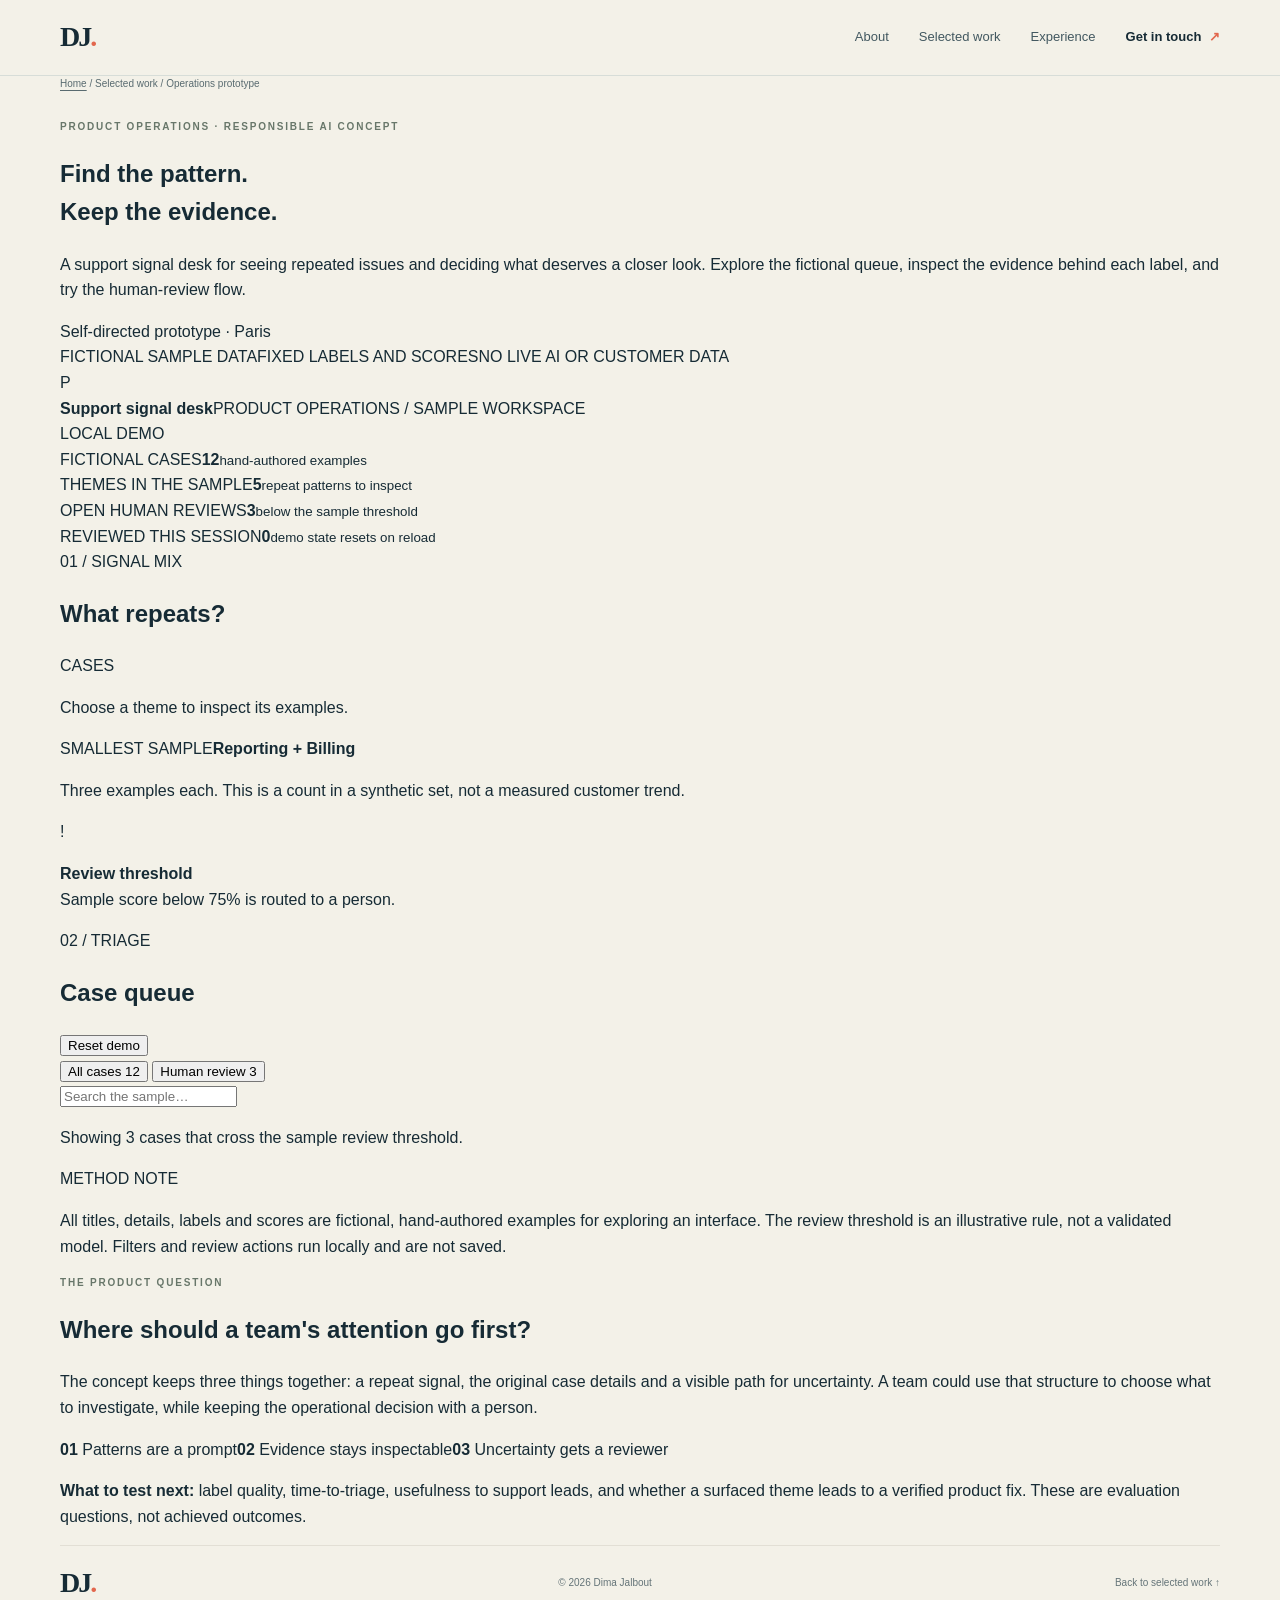
==== pulse-ai.html @ 7241d87b "Rebuild AI operations prototype as signal desk" ====
<!doctype html>
<html lang="en">
<head>
  <meta charset="utf-8"><meta name="viewport" content="width=device-width, initial-scale=1">
  <meta name="theme-color" content="#f7f6f2"><meta name="description" content="An interactive product operations prototype: explore fictional support themes, evidence and a human review queue.">
  <title>Support Signal Desk | Dima Jalbout</title><link rel="icon" href="assets/favicon.svg" type="image/svg+xml"><link rel="stylesheet" href="styles.css?v=signal-desk-20261015a"><script src="pulse-ai.js?v=signal-desk-20261015a" defer></script>
</head>
<body>
  <a class="skip-link" href="#main">Skip to content</a>
  <header class="site-header"><a class="wordmark" href="index.html" aria-label="Dima Jalbout, home">DJ<span>.</span></a><button class="menu-toggle" type="button" aria-expanded="false" aria-controls="site-nav">Menu</button><nav id="site-nav" class="site-nav" aria-label="Main navigation"><a href="index.html#about">About</a><a href="index.html#work">Selected work</a><a href="index.html#experience">Experience</a><a class="nav-contact" href="index.html#contact">Get in touch <span aria-hidden="true">↗</span></a></nav></header>
  <main id="main">
    <section class="pulse-intro page-width">
      <p class="breadcrumb"><a href="index.html">Home</a> / Selected work / Operations prototype</p>
      <div class="pulse-intro-grid">
        <div><p class="eyebrow">PRODUCT OPERATIONS · RESPONSIBLE AI CONCEPT</p><h1>Find the pattern.<br><span>Keep the evidence.</span></h1></div>
        <div class="pulse-intro-note"><p>A support signal desk for seeing repeated issues and deciding what deserves a closer look. Explore the fictional queue, inspect the evidence behind each label, and try the human-review flow.</p><span>Self-directed prototype · Paris</span></div>
      </div>
      <div class="pulse-boundary"><span><i></i> FICTIONAL SAMPLE DATA</span><span>FIXED LABELS AND SCORES</span><span>NO LIVE AI OR CUSTOMER DATA</span></div>
    </section>

    <section class="pulse-console-section page-width" aria-labelledby="desk-title">
      <div class="pulse-console">
        <div class="console-top">
          <div class="console-brand"><span class="console-mark">P</span><div><strong id="desk-title">Support signal desk</strong><span>PRODUCT OPERATIONS / SAMPLE WORKSPACE</span></div></div>
          <span class="console-mode"><i></i> LOCAL DEMO</span>
        </div>
        <div class="console-metrics" aria-label="Overview of fictional support examples">
          <article><span>FICTIONAL CASES</span><strong id="ticket-count">12</strong><small>hand-authored examples</small></article>
          <article><span>THEMES IN THE SAMPLE</span><strong id="theme-count">5</strong><small>repeat patterns to inspect</small></article>
          <article class="metric-review"><span>OPEN HUMAN REVIEWS</span><strong id="review-count">3</strong><small id="review-detail">below the sample threshold</small></article>
          <article><span>REVIEWED THIS SESSION</span><strong id="triaged-count">0</strong><small>demo state resets on reload</small></article>
        </div>

        <div class="pulse-workspace">
          <aside class="signal-sidebar">
            <div class="console-section-title"><div><span class="console-kicker">01 / SIGNAL MIX</span><h2>What repeats?</h2></div><span class="mini-label">CASES</span></div>
            <p class="console-help">Choose a theme to inspect its examples.</p>
            <div id="theme-breakdown" class="theme-breakdown" role="group" aria-label="Filter fictional examples by theme"></div>
            <div class="pattern-callout"><span class="callout-index">SMALLEST SAMPLE</span><strong id="leading-theme">Reporting + Billing</strong><p id="leading-copy">Three examples each. This is a count in a synthetic set, not a measured customer trend.</p></div>
            <div class="threshold-key"><span class="threshold-glyph" aria-hidden="true">!</span><p><strong>Review threshold</strong><br>Sample score below 75% is routed to a person.</p></div>
          </aside>

          <section class="queue-section" aria-labelledby="queue-title">
            <div class="console-section-title queue-heading"><div><span class="console-kicker">02 / TRIAGE</span><h2 id="queue-title">Case queue</h2></div><button type="button" class="reset-demo" id="reset-demo">Reset demo</button></div>
            <div class="queue-controls">
              <div class="queue-tabs" role="group" aria-label="Choose cases to show">
                <button type="button" class="queue-tab" data-queue="all" aria-pressed="false">All cases <span id="all-queue-count">12</span></button>
                <button type="button" class="queue-tab is-active" data-queue="review" aria-pressed="true">Human review <span id="queue-review-count">3</span></button>
              </div>
              <label class="visually-hidden" for="ticket-search">Search fictional cases</label><input id="ticket-search" type="search" placeholder="Search the sample…" autocomplete="off">
            </div>
            <p id="ticket-status" class="queue-status" role="status" aria-live="polite">Showing 3 cases that cross the sample review threshold.</p>
            <div id="ticket-list" class="ticket-list"></div>
          </section>
        </div>
        <div class="console-footnote"><span>METHOD NOTE</span><p>All titles, details, labels and scores are fictional, hand-authored examples for exploring an interface. The review threshold is an illustrative rule, not a validated model. Filters and review actions run locally and are not saved.</p></div>
      </div>
    </section>

    <section class="pulse-decision page-width">
      <div><p class="eyebrow">THE PRODUCT QUESTION</p><h2>Where should a team's attention go first?</h2></div>
      <div class="decision-copy"><p>The concept keeps three things together: a repeat signal, the original case details and a visible path for uncertainty. A team could use that structure to choose what to investigate, while keeping the operational decision with a person.</p><div class="decision-principles"><span><b>01</b> Patterns are a prompt</span><span><b>02</b> Evidence stays inspectable</span><span><b>03</b> Uncertainty gets a reviewer</span></div><p class="success-note"><strong>What to test next:</strong> label quality, time-to-triage, usefulness to support leads, and whether a surfaced theme leads to a verified product fix. These are evaluation questions, not achieved outcomes.</p></div>
    </section>
  </main>
  <footer class="site-footer page-width"><a class="wordmark" href="index.html">DJ<span>.</span></a><p>© 2026 Dima Jalbout</p><a href="index.html#work">Back to selected work ↑</a></footer>
</body>
</html>
---- styles.css ----
:root {
  color-scheme:light;
  --ink:#1f2926;
  --muted:#65706b;
  --paper:#f7f6f2;
  --white:#fffefa;
  --line:#deded5;
  --green:#315849;
  --green-dark:#203c32;
  --clay:#c68465;
  --sand:#e9e2d3;
  --serif:Georgia,'Times New Roman',serif;
  --sans:Arial,Helvetica,sans-serif;
  --page:1160px
}
* {
  box-sizing:border-box
}
html {
  scroll-behavior:smooth;
  scroll-padding-top:88px
}
body {
  margin:0;
  background:var(--paper);
  color:var(--ink);
  font:16px/1.6 var(--sans);
  -webkit-font-smoothing:antialiased
}
a {
  color:inherit;
  text-decoration:none
}
a:focus-visible,button:focus-visible,input:focus-visible,select:focus-visible {
  outline:3px solid #bf744d;
  outline-offset:3px
}
.page-width {
  width:min(var(--page),calc(100% - 56px));
  margin-inline:auto
}
.skip-link {
  position:absolute;
  left:12px;
  top:-60px;
  padding:10px 14px;
  background:var(--ink);
  color:white;
  z-index:5
}
.skip-link:focus {
  top:12px
}
.site-header {
  height:78px;
  width:min(var(--page),calc(100% - 56px));
  margin:auto;
  display:flex;
  align-items:center;
  justify-content:space-between;
  border-bottom:1px solid var(--line)
}
.wordmark {
  font-family:var(--serif);
  font-size:26px;
  font-weight:bold;
  letter-spacing:-2px
}
.wordmark span {
  color:var(--clay)
}
.site-nav {
  display:flex;
  align-items:center;
  gap:30px;
  font-size:13px;
  color:#46524d
}
.site-nav a:hover,.text-link:hover,.site-footer a:hover {
  color:var(--clay)
}
.site-nav .nav-contact {
  font-weight:bold;
  color:var(--ink)
}
.nav-contact span {
  color:var(--clay);
  margin-left:4px
}
.menu-toggle {
  display:none
}
.hero {
  min-height:555px;
  position:relative;
  display:grid;
  grid-template-columns:1.45fr .65fr;
  align-items:center;
  gap:56px;
  padding-block:85px 110px
}
.eyebrow {
  font-size:10px;
  font-weight:bold;
  letter-spacing:1.65px;
  text-transform:uppercase;
  color:var(--muted);
  margin:0 0 20px
}
.status-dot {
  display:inline-block;
  width:7px;
  height:7px;
  border-radius:100%;
  background:#789570;
  margin:0 8px 1px 0
}
.hero h1 {
  font:clamp(58px,7vw,91px)/.98 var(--serif);
  letter-spacing:-4px;
  font-weight:400;
  margin:0;
  color:var(--ink)
}
.hero h1 span,.about h2 span {
  color:var(--green)
}
.hero-intro {
  font:20px/1.55 var(--serif);
  max-width:535px;
  color:#4d5953;
  margin:25px 0 28px
}
.hero-actions {
  display:flex;
  align-items:center;
  gap:25px
}
.button {
  display:inline-flex;
  gap:22px;
  align-items:center;
  padding:13px 18px;
  font-size:12px;
  font-weight:bold;
  transition:transform .16s ease,background .16s ease
}
.button:hover {
  transform:translateY(-2px)
}
.button-dark {
  background:var(--green-dark);
  color:white
}
.button-dark:hover {
  background:var(--green)
}
.text-link,.project-link {
  font-size:12px;
  font-weight:bold
}
.text-link span,.project-link span {
  color:var(--clay);
  margin-left:4px
}
.hero-note {
  border-left:1px solid #c9ccc2;
  padding:12px 0 12px 27px;
  align-self:center;
  margin-top:30px
}
.note-label {
  font-size:9px;
  letter-spacing:1.5px;
  font-weight:bold;
  color:var(--green);
  margin:0 0 12px
}
.hero-note>p:not(.note-label) {
  font:16px/1.8 var(--serif);
  margin:0
}
.hero-note .note-small {
  font:12px/1.7 var(--sans)!important;
  color:var(--muted);
  max-width:240px
}
.note-rule {
  height:1px;
  width:34px;
  background:var(--clay);
  margin:22px 0
}
.hero-index {
  position:absolute;
  bottom:32px;
  left:0;
  color:#a0a69e;
  font-size:9px;
  letter-spacing:1.5px
}
.section-pad {
  padding-block:102px
}
.about {
  background:var(--white)
}
.about-grid {
  display:grid;
  grid-template-columns:.55fr 1.45fr;
  gap:60px
}
.section-kicker {
  color:var(--green);
  margin-top:7px
}
.about h2,.section-heading h2,.experience h2,.education h2 {
  font:clamp(37px,4vw,52px)/1.08 var(--serif);
  letter-spacing:-1.5px;
  font-weight:400;
  margin:0 0 24px
}
.body-large {
  font:22px/1.55 var(--serif);
  max-width:720px;
  margin:0 0 18px;
  color:#36443d
}
.body-copy {
  font-size:14px;
  line-height:1.8;
  max-width:690px;
  color:var(--muted);
  margin:0
}
.strengths {
  display:flex;
  flex-wrap:wrap;
  gap:8px;
  margin-top:28px
}
.strengths span {
  padding:7px 10px;
  border:1px solid var(--line);
  font-size:10px;
  color:#526059
}
.work {
  background:#eeede7
}
.section-heading {
  display:flex;
  align-items:end;
  justify-content:space-between;
  gap:35px;
  margin-bottom:42px
}
.section-heading h2 {
  margin:0
}
.section-description {
  font-size:13px;
  color:var(--muted);
  max-width:350px;
  margin:0 0 5px
}
.project-grid {
  display:grid;
  grid-template-columns:1fr 1fr;
  gap:22px
}
.project-card {
  background:var(--white);
  min-width:0
}
.project-featured {
  grid-column:span 2;
  display:grid;
  grid-template-columns:1.15fr .85fr
}
.project-visual {
  height:230px;
  position:relative;
  overflow:hidden;
  padding:19px 20px;
  background:#e4e9df
}
.project-featured .project-visual {
  height:100%;
  min-height:315px
}
.visual-topline {
  display:flex;
  justify-content:space-between;
  color:#66716a;
  font-size:8px;
  font-weight:bold;
  letter-spacing:1.2px
}
.energy-visual {
  background:#e0e7df
}
.energy-graphic {
  position:relative;
  margin:52px 30px 24px;
  height:92px;
  border-bottom:1px solid #b8c4b6;
  border-left:1px solid #b8c4b6
}
.energy-line {
  position:absolute;
  inset:14px 8px 15px 10px;
  background:linear-gradient(150deg,transparent 0 24%,#7c9d7d 24.5% 25.2%,transparent 25.7% 42%,#7c9d7d 42.5% 43.2%,transparent 43.7% 61%,#7c9d7d 61.5% 62.2%,transparent 62.7% 78%,#7c9d7d 78.5% 79.2%,transparent 79.7%)
}
.energy-point {
  position:absolute;
  bottom:var(--y);
  left:var(--x);
  width:9px;
  height:9px;
  border:2px solid #547558;
  background:#e0e7df;
  border-radius:50%
}
.point-a {
  --x:24%;
  --y:24%
}
.point-b {
  --x:61%;
  --y:51%
}
.point-c {
  --x:79%;
  --y:67%
}
.energy-caption {
  position:absolute;
  right:0;
  bottom:-25px;
  color:#69776c;
  font:italic 11px var(--serif)
}
.visual-metrics {
  display:flex;
  gap:37px;
  margin:47px 30px 0
}
.visual-metrics div {
  display:flex;
  flex-direction:column
}
.visual-metrics strong {
  font:18px var(--serif);
  color:#385b45
}
.visual-metrics span {
  font-size:9px;
  color:#718078
}
.project-content {
  padding:23px 25px 28px
}
.project-featured .project-content {
  align-self:center;
  padding:35px 36px
}
.project-type {
  font-size:8px;
  letter-spacing:1.2px;
  font-weight:bold;
  color:var(--green);
  margin:0 0 9px
}
.project-content h3 {
  font:25px/1.2 var(--serif);
  font-weight:400;
  letter-spacing:-.3px;
  margin:0 0 11px
}
.project-content>p:not(.project-type) {
  font-size:12px;
  line-height:1.75;
  color:var(--muted);
  margin:0 0 17px
}
.project-link {
  display:inline-block;
  border-bottom:1px solid #cfcfc4;
  padding-bottom:3px
}
.project-link-static {
  cursor:default
}
.pulse-visual {
  background:#e9e7db
}
.pipeline {
  display:flex;
  align-items:center;
  justify-content:center;
  gap:8px;
  margin:40px auto 20px;
  max-width:355px
}
.pipeline span {
  padding:9px 10px;
  background:#f8f7f0;
  font:11px var(--serif);
  color:#405349
}
.pipeline i {
  font-style:normal;
  color:#ab795f;
  font-size:12px
}
.pulse-callout {
  width:max-content;
  max-width:100%;
  margin:auto;
  background:#f9f4e8;
  padding:7px 11px;
  color:#6c6049;
  font-size:9px
}
.pulse-dot {
  display:inline-block;
  width:6px;
  height:6px;
  background:#d49e55;
  border-radius:50%;
  margin-right:6px
}
.pulse-bars {
  display:flex;
  align-items:end;
  gap:8px;
  height:37px;
  max-width:178px;
  margin:15px auto 0
}
.pulse-bars i {
  width:13px;
  background:#9aad91
}
.pulse-bars i:nth-child(1) {
  height:20%
}
.pulse-bars i:nth-child(2) {
  height:42%
}
.pulse-bars i:nth-child(3) {
  height:35%
}
.pulse-bars i:nth-child(4) {
  height:70%
}
.pulse-bars i:nth-child(5) {
  height:58%
}
.pulse-bars i:nth-child(6) {
  height:92%
}
.pulse-bars i:nth-child(7) {
  height:75%
}
.climate-visual {
  background:#e2e9e0
}
.climate-orbit {
  position:relative;
  width:156px;
  height:130px;
  margin:18px auto 0;
  border:1px solid #a8b9a4;
  border-radius:50%
}
.climate-orbit:before,.climate-orbit:after {
  content:"";
  position:absolute;
  inset:15px -12px;
  border:1px solid #b5c3b0;
  border-radius:50%;
  transform:rotate(48deg)
}
.climate-orbit:after {
  transform:rotate(-48deg)
}
.orbit-center {
  position:absolute;
  inset:37px 48px;
  display:grid;
  place-content:center;
  text-align:center;
  background:#f4f4ea;
  border-radius:50%;
  font:9px/1.2 var(--sans);
  color:#516c54
}
.climate-orbit i {
  position:absolute;
  font:italic 10px var(--serif);
  background:#e2e9e0;
  padding:1px 4px;
  z-index:1;
  color:#4e6751
}
.orbit-one {
  top:10px;
  left:57px
}
.orbit-two {
  bottom:13px;
  left:-4px
}
.orbit-three {
  bottom:13px;
  right:-6px
}
.climate-foot {
  position:absolute;
  bottom:7px;
  right:16px;
  color:#778276;
  font-size:9px
}
.audit-visual {
  background:#eae2d8
}
.audit-mark {
  display:flex;
  flex-direction:column;
  align-items:center;
  justify-content:center;
  margin:27px auto 18px;
  width:106px;
  height:106px;
  border:1px solid #a88770;
  border-radius:50%;
  color:#775f4d
}
.audit-mark strong,.audit-mark span {
  font:42px/.95 var(--serif)
}
.audit-mark small {
  font-size:8px;
  letter-spacing:1px;
  margin-top:5px
}
.audit-meta {
  display:flex;
  justify-content:center;
  gap:9px
}
.audit-meta span {
  font-size:8px;
  color:#6d6158;
  padding:4px 7px;
  border:1px solid #d2c2b4
}
.project-note {
  margin:18px 0 0;
  color:#7b827c;
  font-size:10px
}
.experience {
  background:var(--white)
}
.experience-grid {
  display:grid;
  grid-template-columns:.8fr 1.2fr;
  gap:85px
}
.experience h2 {
  margin-bottom:20px
}
.experience .section-description {
  max-width:300px;
  line-height:1.8
}
.timeline {
  border-top:1px solid var(--line)
}
.timeline-item {
  display:grid;
  grid-template-columns:150px 1fr;
  gap:20px;
  padding:22px 0;
  border-bottom:1px solid var(--line)
}
.timeline-date {
  font-size:9px;
  letter-spacing:.75px;
  color:#7c837d;
  padding-top:4px
}
.timeline-item h3 {
  font:18px/1.3 var(--serif);
  margin:0 0 3px;
  font-weight:400
}
.timeline-org {
  font-size:10px;
  font-weight:bold;
  color:var(--green);
  margin:0 0 9px
}
.timeline-item p:last-child {
  font-size:11px;
  line-height:1.7;
  color:var(--muted);
  margin:0
}
.education {
  background:#e9e8e0
}
.education-grid {
  display:grid;
  grid-template-columns:.78fr 1.22fr;
  gap:85px
}
.education h2 {
  margin-bottom:15px
}
.education-list article {
  display:grid;
  grid-template-columns:125px 1fr;
  gap:16px;
  padding:18px 0;
  border-bottom:1px solid #d4d4ca
}
.education-list article:first-child {
  border-top:1px solid #d4d4ca
}
.education-years {
  margin:2px 0 0;
  font-size:9px;
  letter-spacing:.7px;
  color:#737d74
}
.education-list h3 {
  font:17px/1.3 var(--serif);
  font-weight:400;
  margin:0 0 4px
}
.education-list article div p {
  font-size:10px;
  color:var(--muted);
  margin:0;
  line-height:1.6
}
.leadership-row {
  margin-top:10px
}
.skills-strip {
  display:flex;
  justify-content:space-between;
  gap:20px;
  margin-top:48px;
  padding-top:18px;
  border-top:1px solid #d4d4ca;
  color:#56635b;
  font-size:9px
}
.contact {
  background:var(--green-dark);
  color:#f9f8f0
}
.contact-inner {
  max-width:820px;
  text-align:center
}
.contact .eyebrow {
  color:#b8c7b7
}
.contact h2 {
  font:clamp(40px,5.5vw,66px)/1.03 var(--serif);
  font-weight:400;
  letter-spacing:-2px;
  margin:0 0 18px
}
.contact-inner>p:not(.eyebrow) {
  font:16px/1.7 var(--serif);
  color:#d0d8cd;
  margin:0 auto 27px;
  max-width:510px
}
.button-light {
  background:var(--paper);
  color:var(--green-dark)
}
.button-light:hover {
  background:white
}
.site-footer {
  display:flex;
  align-items:center;
  justify-content:space-between;
  min-height:75px;
  font-size:10px;
  color:#6c766f
}
.site-footer p {
  margin:0
}
.site-footer .wordmark {
  color:var(--ink)
}
/* Project pages */
.subpage-hero {
  padding-block:68px 50px
}
.breadcrumb {
  font-size:10px;
  color:var(--muted);
  margin:0 0 27px
}
.breadcrumb a {
  text-decoration:underline;
  text-underline-offset:3px
}
.subpage-hero h1 {
  font:clamp(42px,6vw,68px)/1.04 var(--serif);
  font-weight:400;
  letter-spacing:-2px;
  margin:0 0 18px;
  max-width:820px
}
.subpage-hero>p:last-child {
  max-width:690px;
  color:var(--muted);
  font:18px/1.65 var(--serif);
  margin:0
}
.tool-section {
  padding:0 0 82px
}
.tool-shell {
  background:var(--white);
  border:1px solid var(--line);
  padding:28px
}
.tool-head {
  display:flex;
  justify-content:space-between;
  gap:20px;
  align-items:start;
  border-bottom:1px solid var(--line);
  padding-bottom:18px;
  margin-bottom:24px
}
.tool-head h2 {
  font:25px var(--serif);
  font-weight:400;
  margin:0
}
.tool-head p {
  font-size:11px;
  color:var(--muted);
  margin:5px 0 0
}
.demo-label {
  font-size:8px;
  letter-spacing:1px;
  font-weight:bold;
  color:#846b45;
  background:#f3efdf;
  padding:7px 9px;
  white-space:nowrap
}
.calculator-layout {
  display:grid;
  grid-template-columns:1fr 1fr;
  gap:45px
}
.form-grid {
  display:grid;
  grid-template-columns:1fr 1fr;
  gap:18px
}
.field label {
  display:block;
  font-size:10px;
  font-weight:bold;
  color:#46534b;
  margin-bottom:6px
}
.field input,.field select {
  width:100%;
  background:#fffefa;
  border:1px solid #d8d9cf;
  color:var(--ink);
  padding:10px 11px;
  font:13px var(--sans);
  border-radius:0
}
.field small {
  display:block;
  margin-top:5px;
  color:#818981;
  font-size:9px
}
.outputs {
  background:#f0f1ea;
  padding:22px
}
.outputs-label {
  font-size:9px;
  letter-spacing:1px;
  color:#647366;
  font-weight:bold;
  margin:0 0 15px
}
.output-main {
  display:grid;
  grid-template-columns:1fr 1fr;
  gap:12px
}
.metric {
  background:#fbfbf6;
  padding:15px
}
.metric span {
  display:block;
  font-size:9px;
  color:#778078
}
.metric strong {
  font:24px var(--serif);
  color:var(--green-dark)
}
.chart-wrap {
  margin-top:20px
}
.chart-wrap h3 {
  font:14px var(--serif);
  font-weight:400;
  margin:0 0 11px
}
.chart {
  height:136px;
  width:100%;
  background:linear-gradient(to bottom,transparent 24%,#e0e3d9 25%,transparent 26% 49%,#e0e3d9 50%,transparent 51% 74%,#e0e3d9 75%,transparent 76%);
  border-bottom:1px solid #c5cbbf;
  position:relative;
  overflow:hidden
}
.chart svg {
  width:100%;
  height:100%;
  overflow:visible
}
.chart .axis {
  stroke:#b6bdb3;
  stroke-width:1
}
.chart .zero {
  stroke:#bf8d69;
  stroke-dasharray:4 4;
  stroke-width:1
}
.chart .benefit-line {
  fill:none;
  stroke:#55785c;
  stroke-width:3
}
.chart .benefit-area {
  fill:#dce6d9;
  opacity:.75
}
.chart text {
  fill:#7d867e;
  font:9px Arial
}
.chart-legend {
  display:flex;
  justify-content:space-between;
  font-size:9px;
  color:#778078;
  margin-top:6px
}
.assumption-note {
  font-size:10px;
  line-height:1.7;
  color:#737d74;
  margin:18px 0 0
}
.case-copy {
  max-width:760px;
  padding:0 0 90px
}
.case-copy h2 {
  font:29px var(--serif);
  font-weight:400;
  margin:0 0 11px
}
.case-copy p,.case-copy li {
  font-size:13px;
  line-height:1.8;
  color:#5f6c63
}
.case-copy ul {
  padding-left:20px
}
.prototype-toolbar {
  display:flex;
  align-items:center;
  gap:12px;
  margin-bottom:18px
}
.prototype-toolbar label {
  font-size:10px;
  font-weight:bold
}
.prototype-toolbar select,.prototype-toolbar input {
  border:1px solid var(--line);
  padding:9px;
  background:white;
  color:var(--ink);
  font:12px var(--sans)
}
.prototype-toolbar input {
  min-width:220px;
  flex:1
}
.ticket-list {
  display:grid;
  gap:10px
}
.ticket-card {
  display:grid;
  grid-template-columns:1fr auto;
  gap:15px;
  padding:16px;
  border:1px solid var(--line);
  background:#fffefa
}
.ticket-card h3 {
  font:17px var(--serif);
  font-weight:400;
  margin:0 0 5px
}
.ticket-card p {
  font-size:11px;
  color:var(--muted);
  line-height:1.6;
  margin:0
}
.ticket-meta {
  display:flex;
  flex-direction:column;
  align-items:end;
  gap:7px
}
.tag {
  font-size:8px;
  padding:4px 7px;
  background:#edf0e9;
  color:#52684e
}
.tag.low {
  background:#f3eee2;
  color:#806b45
}
.empty-state {
  padding:28px;
  text-align:center;
  color:var(--muted);
  font-size:12px
}
.top-summary {
  display:grid;
  grid-template-columns:repeat(3,1fr);
  gap:12px;
  margin-bottom:18px
}
.top-summary .metric {
  background:#f1f1eb
}
.visually-hidden {
  position:absolute!important;
  width:1px;
  height:1px;
  padding:0;
  margin:-1px;
  overflow:hidden;
  clip:rect(0,0,0,0);
  white-space:nowrap;
  border:0
}
@media(max-width:800px) {
  .hero {
    grid-template-columns:1fr;
    gap:15px;
    min-height:0;
    padding-block:75px 90px
  }
  .hero-note {
    max-width:440px;
    margin:15px 0 0
  }
  .hero-index {
    bottom:25px
  }
  .about-grid,.experience-grid,.education-grid {
    grid-template-columns:1fr;
    gap:27px
  }
  .section-pad {
    padding-block:76px
  }
  .section-heading {
    align-items:start;
    flex-direction:column;
    gap:10px;
    margin-bottom:28px
  }
  .project-featured {
    grid-template-columns:1fr
  }
  .project-featured .project-visual {
    min-height:260px;
    height:260px
  }
  .project-featured .project-content {
    padding:23px 25px 28px
  }
  .experience-grid {
    gap:38px
  }
  .education-grid {
    gap:20px
  }
  .skills-strip {
    flex-wrap:wrap;
    justify-content:flex-start
  }
  .skills-strip span {
    flex:0 0 calc(50% - 10px)
  }
  .calculator-layout {
    grid-template-columns:1fr;
    gap:22px
  }
}
@media(max-width:580px) {
  .page-width,.site-header {
    width:min(var(--page),calc(100% - 36px))
  }
  .site-header {
    height:68px
  }
  .menu-toggle {
    display:block;
    border:0;
    background:transparent;
    color:var(--ink);
    font:12px var(--sans);
    padding:9px 0
  }
  .site-nav {
    display:none;
    position:absolute;
    z-index:3;
    top:68px;
    left:0;
    right:0;
    background:var(--paper);
    padding:18px 22px 22px;
    border-bottom:1px solid var(--line);
    flex-direction:column;
    align-items:flex-start;
    gap:14px
  }
  .site-nav.is-open {
    display:flex
  }
  .hero {
    padding-top:64px
  }
  .hero h1 {
    font-size:58px;
    letter-spacing:-2.7px
  }
  .hero-intro {
    font-size:18px
  }
  .hero-actions {
    align-items:flex-start;
    flex-direction:column;
    gap:16px
  }
  .about h2,.section-heading h2,.experience h2,.education h2 {
    font-size:39px
  }
  .body-large {
    font-size:19px
  }
  .project-grid {
    grid-template-columns:1fr
  }
  .project-featured {
    grid-column:auto
  }
  .project-visual {
    height:210px
  }
  .timeline-item {
    grid-template-columns:1fr;
    gap:4px
  }
  .timeline-date {
    padding:0
  }
  .education-list article {
    grid-template-columns:88px 1fr;
    gap:10px
  }
  .skills-strip span {
    flex-basis:100%
  }
  .site-footer {
    min-height:70px
  }
  .site-footer p {
    font-size:9px
  }
  .contact h2 {
    font-size:43px;
    letter-spacing:-1.5px
  }
  .subpage-hero {
    padding-block:50px 35px
  }
  .subpage-hero h1 {
    font-size:45px
  }
  .tool-shell {
    padding:17px
  }
  .tool-head {
    flex-direction:column
  }
  .form-grid {
    grid-template-columns:1fr
  }
  .output-main {
    gap:7px
  }
  .metric {
    padding:12px
  }
  .metric strong {
    font-size:20px
  }
  .prototype-toolbar {
    align-items:stretch;
    flex-direction:column
  }
  .prototype-toolbar input {
    min-width:0
  }
  .ticket-card {
    grid-template-columns:1fr
  }
  .ticket-meta {
    align-items:flex-start;
    flex-direction:row;
    flex-wrap:wrap
  }
  .top-summary {
    grid-template-columns:1fr
  }
  .pipeline {
    gap:4px
  }
  .pipeline span {
    font-size:9px;
    padding:7px 5px
  }
}
@media(prefers-reduced-motion:reduce) {
  html {
    scroll-behavior:auto
  }
  *,*::before,*::after {
    transition:none!important;
    animation:none!important
  }
}

/* Interactive portfolio controls */
.decision-loop {
  margin-top:22px;
  max-width:350px
}
.decision-steps {
  display:grid;
  grid-template-columns:repeat(3,1fr);
  position:relative;
  gap:8px
}
.decision-steps::before {
  content:"";
  position:absolute;
  height:1px;
  background:#c9ccc2;
  left:17%;
  right:17%;
  top:13px
}
.decision-step {
  position:relative;
  z-index:1;
  display:flex;
  align-items:center;
  flex-direction:column;
  gap:7px;
  border:0;
  background:transparent;
  color:#68736c;
  font:11px var(--sans);
  cursor:pointer;
  padding:0 4px 5px
}
.step-number {
  display:grid;
  place-items:center;
  width:27px;
  height:27px;
  border:1px solid #c9ccc2;
  border-radius:50%;
  background:var(--paper);
  color:#68736c;
  font-size:9px;
  transition:background .18s ease,color .18s ease,border-color .18s ease,transform .18s ease
}
.decision-step:hover .step-number {
  transform:translateY(-2px)
}
.decision-step.is-active {
  color:var(--green-dark);
  font-weight:bold
}
.decision-step.is-active .step-number {
  background:var(--green-dark);
  border-color:var(--green-dark);
  color:white
}
.decision-step:focus-visible,.filter-button:focus-visible {
  outline:2px solid var(--clay);
  outline-offset:3px
}
.decision-description {
  min-height:38px;
  margin:14px 0 0;
  color:var(--muted);
  font:12px/1.6 var(--sans)
}
.project-filters {
  display:flex;
  flex-wrap:wrap;
  align-items:center;
  gap:8px;
  margin:-14px 0 22px
}
.filter-button {
  border:1px solid #d5d5ce;
  border-radius:999px;
  background:transparent;
  color:#59645d;
  padding:9px 13px;
  font:11px var(--sans);
  cursor:pointer;
  transition:background .18s ease,border-color .18s ease,color .18s ease,transform .18s ease
}
.filter-button:hover {
  border-color:var(--green);
  transform:translateY(-1px)
}
.filter-button.is-active {
  background:var(--green-dark);
  border-color:var(--green-dark);
  color:white
}
.filter-button span {
  margin-left:5px;
  opacity:.72;
  font-size:9px
}
.project-card {
  transition:transform .2s ease,box-shadow .2s ease
}
.project-card:hover {
  transform:translateY(-3px);
  box-shadow:0 12px 30px #27382b12
}
.project-card[hidden] {
  display:none
}
@media(max-width:580px) {
  .decision-loop {
    max-width:100%
  }
  .project-filters {
    gap:7px;
    margin:-8px 0 18px
  }
  .filter-button {
    padding:8px 10px;
    font-size:10px
  }
}

/* Advanced interactive portfolio */
.hero {
  grid-template-columns:1fr 1.02fr;
  gap:clamp(35px,5vw,72px);
  min-height:690px;
  padding-block:80px 100px
}
.hero-copy {
  position:relative;
  z-index:1
}
.hero-proof {
  display:flex;
  gap:clamp(18px,3vw,36px);
  margin-top:52px;
  padding-top:17px;
  border-top:1px solid var(--line);
  max-width:470px
}
.hero-proof div {
  display:flex;
  flex-direction:column;
  gap:2px
}
.hero-proof strong {
  color:var(--green);
  font:26px/1 var(--serif)
}
.hero-proof span {
  color:var(--muted);
  font-size:9px;
  line-height:1.4;
  max-width:90px
}
.hero-lab {
  position:relative;
  overflow:hidden;
  align-self:center;
  padding:20px 23px 15px;
  min-height:460px;
  color:#f7f6f2;
  background:
    radial-gradient(ellipse at 85% 4%,#406251 0,transparent 39%),
    linear-gradient(150deg,#1e382e,#142720 74%);
  box-shadow:0 28px 70px #1d32271b
}
.hero-lab::before,.hero-lab::after {
  content:"";
  position:absolute;
  border:1px solid #ffffff12;
  border-radius:50%;
  pointer-events:none
}
.hero-lab::before {
  width:350px;
  height:350px;
  right:-190px;
  bottom:-205px
}
.hero-lab::after {
  width:250px;
  height:250px;
  right:-140px;
  bottom:-155px
}
.lab-topline,.lab-bottom {
  position:relative;
  z-index:1;
  display:flex;
  justify-content:space-between;
  align-items:center;
  gap:10px;
  font-size:8px;
  font-weight:bold;
  letter-spacing:1.1px;
  color:#c2d0c1
}
.lab-topline i {
  color:#d9a779;
  font-style:normal
}
.lab-status {
  display:flex;
  align-items:center;
  gap:6px;
  color:#dfcba9;
  font-size:7px
}
.lab-status b,.review-indicator {
  display:inline-block;
  width:6px;
  height:6px;
  border-radius:50%;
  background:#d9a779;
  box-shadow:0 0 0 4px #d9a77920
}
.lab-prompt {
  margin:25px 0 9px;
  font:18px/1.25 var(--serif);
  color:#fbfaf5
}
.lens-tabs {
  position:relative;
  z-index:1;
  display:flex;
  gap:5px;
  padding-bottom:12px;
  border-bottom:1px solid #ffffff20
}
.lens-tab {
  border:1px solid transparent;
  background:transparent;
  color:#c0cfc2;
  padding:8px 10px;
  font:10px var(--sans);
  cursor:pointer;
  transition:color .2s ease,background .2s ease,border-color .2s ease
}
.lens-tab:hover {
  color:#fff
}
.lens-tab.is-active {
  color:#fbfaf5;
  background:#ffffff10;
  border-color:#ffffff24
}
.lens-tab:focus-visible,.case-button:focus-visible,.dialog-close:focus-visible {
  outline:2px solid #dfb28a;
  outline-offset:3px
}
.lens-panel {
  position:relative;
  min-height:300px;
  padding-top:20px;
  animation:panel-in .35s ease both
}
.lens-panel[hidden] {
  display:none
}
@keyframes panel-in {
  from {opacity:0;transform:translateY(7px)}
  to {opacity:1;transform:translateY(0)}
}
.lens-panel-heading {
  display:flex;
  justify-content:space-between;
  gap:14px;
  align-items:start
}
.lens-panel-heading p {
  color:#d7aa7e;
  font-size:7px;
  font-weight:bold;
  letter-spacing:1.2px;
  margin:0 0 7px
}
.lens-panel-heading h2 {
  margin:0;
  color:#fffdf8;
  font:26px/1.15 var(--serif);
  font-weight:400;
  letter-spacing:-.5px
}
.panel-index {
  color:#a3b8a8;
  font-size:8px;
  letter-spacing:1px
}
.lens-summary {
  color:#c4d0c5;
  font-size:10px;
  line-height:1.55;
  margin:9px 0 0;
  max-width:370px
}
.signal-map {
  display:block;
  width:100%;
  height:160px;
  margin-top:3px;
  overflow:visible
}
.signal-map text {
  fill:#b6c8ba;
  font:8px Arial,Helvetica,sans-serif;
  letter-spacing:1.1px
}
.signal-path {
  stroke-dasharray:600;
  stroke-dashoffset:600;
  animation:draw-path 1.5s .1s ease forwards
}
@keyframes draw-path {
  to {stroke-dashoffset:0}
}
.signal-orbit {
  fill:none;
  stroke:#ffffff20;
  stroke-width:1
}
.signal-node {
  fill:#e2ad7c;
  filter:drop-shadow(0 0 7px #e2ad7c99)
}
.signal-node-final {
  fill:#a3c39e
}
.lab-foot {
  display:flex;
  align-items:center;
  gap:12px;
  border-top:1px solid #ffffff20;
  padding-top:11px;
  color:#aebfb2;
  font-size:8px
}
.lab-foot strong {
  color:#fff2db;
  font:14px var(--serif)
}
.finance-preview {
  margin-top:23px;
  padding:13px 13px 8px;
  background:#ffffff09;
  border:1px solid #ffffff14
}
.chart-labels,.chart-years {
  display:flex;
  justify-content:space-between;
  gap:8px;
  color:#aebfb2;
  font-size:7px;
  letter-spacing:.8px
}
.finance-preview svg {
  display:block;
  width:100%;
  height:135px;
  margin-top:3px
}
.chart-gridline {
  fill:none;
  stroke:#ffffff1c;
  stroke-dasharray:3 6
}
.finance-area {
  fill:url(#finance-gradient);
  fill:#82a88a28
}
.finance-line {
  fill:none;
  stroke:#d9a779;
  stroke-width:3;
  stroke-linecap:round;
  stroke-dasharray:650;
  stroke-dashoffset:650;
  animation:draw-path 1.4s ease forwards
}
.chart-dot {
  fill:#f5d9ac;
  stroke:#f5d9ac44;
  stroke-width:8
}
.chart-years {
  text-transform:none;
  letter-spacing:0
}
.panel-link {
  position:relative;
  display:inline-flex;
  gap:12px;
  margin-top:15px;
  color:#f2d3ad;
  font-size:10px;
  font-weight:bold
}
.panel-link span {
  transition:transform .2s ease
}
.panel-link:hover span {
  transform:translate(3px,-3px)
}
.ai-preview {
  margin-top:23px;
  border:1px solid #ffffff1c;
  background:#ffffff08
}
.ai-count {
  display:flex;
  align-items:baseline;
  gap:8px;
  padding:13px 15px;
  border-bottom:1px solid #ffffff18
}
.ai-count strong {
  color:#f5d9ac;
  font:30px/1 var(--serif)
}
.ai-count span {
  color:#bfcec1;
  font-size:9px
}
.ai-flow {
  display:grid;
  grid-template-columns:1fr auto 1fr auto 1fr;
  align-items:center;
  gap:7px;
  padding:14px 12px
}
.ai-flow span {
  min-height:38px;
  display:grid;
  place-items:center;
  padding:5px;
  border:1px solid #ffffff20;
  color:#e6ede3;
  text-align:center;
  font:9px/1.3 var(--serif)
}
.ai-flow b {
  color:#d9a779;
  font-size:11px
}
.review-queue {
  display:flex;
  align-items:center;
  gap:8px;
  padding:10px 13px;
  background:#d9a77912;
  border-top:1px solid #ffffff12;
  color:#c8d3c8;
  font-size:8px
}
.review-queue strong {
  color:#fff3df
}
.review-queue em {
  margin-left:auto;
  color:#efc38d;
  font-size:7px;
  white-space:nowrap
}
.lab-bottom {
  padding-top:11px;
  border-top:1px solid #ffffff20;
  color:#9fb0a2;
  font-size:7px
}
.lab-bottom b {
  color:#d9a779
}
.project-actions {
  display:flex;
  align-items:center;
  flex-wrap:wrap;
  gap:16px
}
.case-button {
  padding:0 0 3px;
  border:0;
  border-bottom:1px solid #cfcfc4;
  background:transparent;
  color:#59645d;
  font:11px var(--sans);
  cursor:pointer
}
.case-button:hover {
  color:var(--green);
  border-color:var(--green)
}
.case-button span {
  color:var(--clay);
  margin-left:4px
}
.case-dialog {
  width:min(650px,calc(100% - 32px));
  max-height:min(82vh,760px);
  padding:clamp(22px,5vw,42px);
  border:0;
  background:#fbfaf6;
  color:var(--ink);
  box-shadow:0 25px 90px #0c181599
}
.case-dialog::backdrop {
  background:#14221ccc;
  backdrop-filter:blur(5px)
}
.dialog-top {
  display:flex;
  align-items:center;
  justify-content:space-between;
  gap:18px
}
.dialog-top .eyebrow {
  margin:0;
  color:var(--green)
}
.dialog-close {
  display:grid;
  place-items:center;
  width:36px;
  height:36px;
  border:1px solid var(--line);
  border-radius:50%;
  background:transparent;
  color:var(--ink);
  font:25px/1 var(--sans);
  cursor:pointer
}
.dialog-eyebrow {
  margin:22px 0 7px;
  color:var(--clay);
  font-size:9px;
  font-weight:bold;
  letter-spacing:1.2px
}
.case-dialog h2 {
  margin:0 0 23px;
  font:clamp(31px,6vw,45px)/1.08 var(--serif);
  font-weight:400
}
.case-facts {
  margin:0;
  border-top:1px solid var(--line)
}
.case-facts>div {
  display:grid;
  grid-template-columns:125px 1fr;
  gap:16px;
  padding:15px 0;
  border-bottom:1px solid var(--line)
}
.case-facts dt {
  color:var(--green);
  font-size:10px;
  font-weight:bold
}
.case-facts dd {
  margin:0;
  color:var(--muted);
  font:14px/1.6 var(--serif)
}
.dialog-note {
  margin:20px 0 0;
  color:var(--muted);
  font-size:10px
}
@media(max-width:980px) {
  .hero {
    grid-template-columns:1fr;
    gap:30px;
    padding-block:70px 90px
  }
  .hero-proof {
    margin-top:34px
  }
  .hero-lab {
    width:min(100%,660px);
    min-height:430px
  }
}
@media(max-width:580px) {
  .hero {
    padding-block:54px 82px
  }
  .hero h1 {
    font-size:clamp(50px,14vw,68px);
    letter-spacing:-2.8px
  }
  .hero-proof {
    gap:15px;
    margin-top:29px
  }
  .hero-proof strong {
    font-size:23px
  }
  .hero-proof span {
    font-size:8px
  }
  .hero-lab {
    padding:16px 15px 13px;
    min-height:0
  }
  .lens-tabs {
    gap:2px
  }
  .lens-tab {
    padding:8px 6px;
    font-size:9px
  }
  .lens-panel {
    min-height:280px
  }
  .lens-panel-heading h2 {
    font-size:22px
  }
  .signal-map {
    height:138px
  }
  .lab-foot {
    gap:8px;
    font-size:7px
  }
  .ai-flow {
    gap:4px;
    padding-inline:8px
  }
  .ai-flow span {
    font-size:8px
  }
  .review-queue {
    flex-wrap:wrap
  }
  .review-queue em {
    margin-left:14px
  }
  .case-facts>div {
    grid-template-columns:1fr;
    gap:5px
  }
}
@media(prefers-reduced-motion:reduce) {
  .lens-panel,.signal-path,.finance-line {
    animation:none!important;
    stroke-dashoffset:0
  }
}
.has-reveal .reveal-item {
  opacity:0;
  transform:translateY(16px);
  transition:opacity .55s ease,transform .55s ease
}
.has-reveal .reveal-item.is-visible {
  opacity:1;
  transform:none
}


/* A little more life in the studio: steady, low-amplitude motion. */
.hero-lab {
  isolation:isolate;
  background:
    radial-gradient(ellipse at var(--spot-x,85%) var(--spot-y,4%),#52745d 0,transparent 43%),
    linear-gradient(150deg,#1e382e,#142720 74%);
  transition:background-position .35s ease,box-shadow .35s ease
}
.hero-lab::before { animation:orbit-drift 19s ease-in-out infinite alternate }
.hero-lab::after { animation:orbit-drift 14s ease-in-out infinite alternate-reverse }
@keyframes orbit-drift {
  from { transform:translate3d(0,0,0) rotate(0deg) }
  to { transform:translate3d(-18px,-12px,0) rotate(8deg) }
}
.lens-motion-row {
  position:relative;
  z-index:2;
  display:flex;
  align-items:center;
  justify-content:space-between;
  min-height:25px;
  margin-top:5px;
  color:#aebfb2;
  font-size:7px;
  font-weight:bold;
  letter-spacing:.9px
}
.motion-toggle {
  display:inline-flex;
  align-items:center;
  gap:6px;
  padding:5px 8px;
  border:1px solid #ffffff30;
  border-radius:999px;
  background:#ffffff0a;
  color:#f3e8d6;
  font:inherit;
  letter-spacing:.3px;
  cursor:pointer;
  transition:background .2s ease,border-color .2s ease,transform .2s ease
}
.motion-toggle:hover { background:#ffffff18;border-color:#ffffff60;transform:translateY(-1px) }
.motion-toggle:focus-visible { outline:2px solid #f2d3ad;outline-offset:3px }
.motion-toggle [data-motion-icon] { color:#e7b989;font-size:8px }
.lens-progress {
  position:relative;
  z-index:1;
  height:2px;
  overflow:hidden;
  background:#ffffff17
}
.lens-progress span {
  display:block;
  width:100%;
  height:100%;
  background:linear-gradient(90deg,#d9a779,#a5c39d);
  transform:scaleX(0);
  transform-origin:left
}
.lens-progress span.is-running { animation:studio-progress 8s linear forwards }
@keyframes studio-progress { to { transform:scaleX(1) } }
.signal-orbit { transform-box:fill-box;transform-origin:center;animation:orbit-pulse 3.2s ease-in-out infinite }
.orbit-b { animation-delay:.55s }
.orbit-c { animation-delay:1.1s }
@keyframes orbit-pulse {
  0%,100% { opacity:.45;transform:scale(.88) }
  50% { opacity:1;transform:scale(1.1) }
}
.signal-node { animation:signal-glow 2.8s ease-in-out infinite }
.signal-node:nth-of-type(2) { animation-delay:.45s }
.signal-node:nth-of-type(3) { animation-delay:.9s }
.signal-node:nth-of-type(4) { animation-delay:1.35s }
@keyframes signal-glow {
  0%,100% { filter:drop-shadow(0 0 3px #e2ad7c55) }
  50% { filter:drop-shadow(0 0 10px #e2ad7cdd) }
}
.chart-dot { animation:chart-beat 2.1s ease-in-out infinite }
@keyframes chart-beat {
  0%,100% { opacity:.75;filter:drop-shadow(0 0 0 #f5d9ac00) }
  50% { opacity:1;filter:drop-shadow(0 0 8px #f5d9acaa) }
}
.ai-flow span { animation:flow-arrive 4.5s ease-in-out infinite }
.ai-flow span:nth-of-type(2) { animation-delay:.45s }
.ai-flow span:nth-of-type(3) { animation-delay:.9s }
@keyframes flow-arrive {
  0%,10%,100% { border-color:#ffffff20;background:transparent;transform:translateY(0) }
  25%,45% { border-color:#e2ad7c99;background:#d9a77912;transform:translateY(-3px) }
}
.review-indicator { animation:review-pulse 1.8s ease-in-out infinite }
@keyframes review-pulse {
  0%,100% { box-shadow:0 0 0 3px #d9a77916 }
  50% { box-shadow:0 0 0 7px #d9a77908,0 0 14px #d9a77966 }
}
.project-card .project-visual { transition:transform .55s cubic-bezier(.2,.7,.2,1),filter .4s ease }
.project-card:hover .project-visual { transform:scale(1.025);filter:saturate(1.12) }
.energy-line { animation:energy-flow 3.8s ease-in-out infinite }
@keyframes energy-flow {
  0%,100% { background-position:0 0;filter:drop-shadow(0 0 0 #d9a77900) }
  50% { background-position:100% 0;filter:drop-shadow(0 0 7px #d9a779aa) }
}
.energy-point { animation:point-beat 2.8s ease-in-out infinite }
.point-b { animation-delay:.5s }
.point-c { animation-delay:1s }
@keyframes point-beat {
  0%,100% { transform:scale(.88);opacity:.65 }
  50% { transform:scale(1.18);opacity:1 }
}
@media(max-width:580px) {
  .lens-motion-row { margin-top:3px }
  .motion-toggle { padding:5px 7px }
}
@media(prefers-reduced-motion:reduce) {
  .hero-lab::before,.hero-lab::after,.signal-orbit,.signal-node,.chart-dot,.ai-flow span,.review-indicator,
  .energy-line,.energy-point,.project-card .project-visual,.lens-progress span,.motion-toggle {
    animation:none!important;
    transition:none!important
  }
}


/* VISUAL SYSTEM: Paris editorial, finance clarity, a little more energy. */
:root {
  --ink:#17251f;
  --muted:#5e6a62;
  --paper:#f4f0e6;
  --white:#fffdf7;
  --line:#d9d3c6;
  --green:#315d49;
  --green-dark:#142d27;
  --clay:#d5614a;
  --sand:#eee2c8;
  --serif:"Iowan Old Style","Palatino Linotype",Georgia,serif;
  --sans:"Avenir Next",Avenir,Arial,Helvetica,sans-serif
}
html { scroll-padding-top:86px }
body {
  background:
    radial-gradient(ellipse at 84% 10%,#e5dfcf55,transparent 27rem),
    var(--paper)
}
.site-header {
  position:sticky;
  top:0;
  z-index:20;
  width:100%;
  padding-inline:max(28px,calc((100vw - var(--page))/2));
  background:#f4f0e6ed;
  backdrop-filter:blur(14px);
  border-bottom-color:#d9d3c6b8
}
.wordmark span,.text-link span,.project-link span,.nav-contact span { color:var(--clay) }
.site-nav a { transition:color .2s ease,transform .2s ease }
.site-nav a:hover { color:var(--clay);transform:translateY(-1px) }
.hero {
  isolation:isolate;
  min-height:620px;
  grid-template-columns:1.08fr .92fr;
  gap:clamp(38px,6vw,86px);
  padding-block:clamp(68px,8vw,112px) 118px
}
.hero::before {
  content:"";
  position:absolute;
  z-index:-1;
  width:clamp(250px,38vw,500px);
  aspect-ratio:1;
  right:-8%;
  top:4%;
  border:1px solid #315d4912;
  border-radius:50%;
  box-shadow:0 0 0 28px #315d4906,0 0 0 58px #315d4905,0 0 0 92px #315d4903;
  pointer-events:none
}
.hero-copy { position:relative }
.hero-copy::before {
  content:"";
  position:absolute;
  z-index:-1;
  width:115px;
  height:115px;
  top:-44px;
  left:-35px;
  border-radius:50%;
  background:radial-gradient(circle at 38% 38%,#e8cf9a88,transparent 70%);
  filter:blur(4px);
  pointer-events:none
}
.eyebrow { color:#68776a;letter-spacing:1.8px }
.status-dot { background:#6f9a63;box-shadow:0 0 0 5px #6f9a631b }
.hero h1 {
  font-size:clamp(62px,7.2vw,98px);
  line-height:.92;
  letter-spacing:-.055em;
  max-width:740px
}
.hero h1 span,.about h2 span { color:var(--green) }
.hero-intro {
  max-width:505px;
  font-size:clamp(19px,1.7vw,23px);
  line-height:1.5;
  color:#4a5b50
}
.hero-actions { gap:22px;flex-wrap:wrap }
.button-dark {
  background:var(--green-dark);
  box-shadow:0 8px 22px #142d2719;
  transition:transform .25s ease,background .25s ease,box-shadow .25s ease
}
.button-dark:hover { background:#244a3a;box-shadow:0 12px 28px #142d2730 }
.hero-proof {
  gap:clamp(20px,3vw,42px);
  padding-top:17px;
  border-top:1px solid var(--line);
  max-width:510px
}
.hero-proof strong { color:var(--clay);font-size:30px }
.hero-proof div { position:relative }
.hero-proof div:not(:last-child)::after {
  content:"";
  position:absolute;
  top:7px;
  right:-18px;
  width:1px;
  height:33px;
  background:var(--line)
}
.hero-lab {
  min-height:485px;
  padding:24px 25px 18px;
  border:1px solid #ffffff30;
  border-radius:3px 3px 48px 3px;
  background:
    radial-gradient(circle at 86% 12%,#9fbc7950,transparent 24%),
    radial-gradient(circle at 4% 96%,#d5614a28,transparent 34%),
    linear-gradient(145deg,#214537,#102720 78%);
  box-shadow:0 32px 80px #142d2728,0 2px 0 #ffffff55 inset;
  transition:box-shadow .4s ease,transform .5s cubic-bezier(.2,.7,.2,1)
}
.hero-lab:hover { box-shadow:0 38px 92px #142d2738,0 2px 0 #ffffff55 inset }
.hero-lab::before,.hero-lab::after { border-color:#eaf1df1a }
.hero-lab::before { width:420px;height:420px;right:-240px;bottom:-245px }
.hero-lab::after { width:320px;height:320px;right:-190px;bottom:-195px }
.lab-topline { color:#d2decf }
.lab-status { color:#f1d6a9 }
.lab-prompt { font-size:20px;margin-top:28px }
.lens-tabs {
  padding:4px;
  gap:3px;
  border:1px solid #ffffff24;
  border-radius:4px;
  background:#0d241c55
}
.lens-tab {
  border:1px solid transparent;
  border-radius:3px;
  color:#d2decf;
  padding:9px 12px;
  transition:background .25s ease,color .25s ease,transform .25s ease
}
.lens-tab:hover { background:#ffffff10;transform:translateY(-1px) }
.lens-tab.is-active {
  color:#1c3028;
  background:#f1d39b;
  box-shadow:0 3px 12px #090f0b30
}
.lens-motion-row { min-height:31px;margin-top:6px }
.motion-status { color:#c9d7c9 }
.motion-toggle {
  background:#ffffff0d;
  border-color:#ffffff3d;
  padding:7px 10px
}
.motion-toggle:hover { background:#ffffff1d }
.lens-progress { border-radius:9px;background:#ffffff20 }
.lens-progress span { background:linear-gradient(90deg,#e2a45b,#f2d39c,#acd397) }
.lens-panel { min-height:277px;padding-top:10px }
.lens-panel-heading h2 { font-size:clamp(24px,2.2vw,30px);letter-spacing:-.02em }
.panel-index { color:#d3d9c9 }
.lens-summary { font-size:11px;color:#d2ddcf }
.signal-map { height:160px }
.signal-map text { fill:#d2ddcf }
.signal-orbit { stroke:#fff4d833 }
.signal-node { fill:#f4ba75 }
.signal-node-final { fill:#b9dc9e }
.lab-foot { color:#c5d3c5 }
.lab-foot strong { color:#f5d5a5 }
.finance-preview,.ai-preview {
  border-radius:3px;
  box-shadow:0 12px 32px #07150f25
}
.finance-preview { background:#ffffff0c }
.ai-flow span {
  border-radius:3px;
  background:#ffffff0b;
  min-height:42px
}
.review-queue { border-radius:0 0 3px 3px }
.panel-link { transition:color .2s ease }
.panel-link:hover { color:#ffe5bb }
.hero-index { bottom:31px;color:#7b887e;letter-spacing:2px }

.section-pad { padding-block:clamp(76px,9vw,122px) }
.about {
  position:relative;
  overflow:hidden;
  background:#fffdf7
}
.about::after {
  content:"";
  position:absolute;
  right:-135px;
  top:14%;
  width:300px;
  height:300px;
  border:1px solid #315d4910;
  border-radius:50%;
  box-shadow:0 0 0 24px #315d4905,0 0 0 50px #315d4904;
  pointer-events:none
}
.about-grid { position:relative;z-index:1;gap:clamp(38px,7vw,100px) }
.section-kicker { color:var(--clay) }
.about h2,.section-heading h2,.experience h2,.education h2 {
  font-size:clamp(39px,4.5vw,60px);
  letter-spacing:-.045em;
  line-height:1.02
}
.body-large { font-size:clamp(19px,2vw,25px);line-height:1.5;color:#35453c }
.body-copy { max-width:690px;line-height:1.85 }
.strengths { gap:9px }
.strengths span {
  border:1px solid #d8d0c2;
  border-radius:999px;
  background:#f7f3e9;
  padding:7px 13px;
  color:#435349;
  transition:transform .2s ease,border-color .2s ease,background .2s ease
}
.strengths span:hover { transform:translateY(-2px);border-color:#9ba88f;background:#fffdf7 }

.work {
  position:relative;
  background:
    radial-gradient(ellipse at 6% 13%,#e5d9bb55,transparent 28rem),
    #eeeae0
}
.section-heading { align-items:end;margin-bottom:clamp(32px,4.5vw,56px) }
.section-heading h2 { max-width:600px }
.section-description { line-height:1.75 }
.project-filters { gap:9px;margin-bottom:26px }
.filter-button {
  border:1px solid #d2cabc;
  border-radius:999px;
  background:#f8f5ed;
  transition:transform .2s ease,background .2s ease,border-color .2s ease,color .2s ease
}
.filter-button:hover { transform:translateY(-2px);border-color:#899988 }
.filter-button.is-active {
  border-color:var(--green-dark);
  background:var(--green-dark);
  color:#fffdf7
}
.project-grid { gap:24px }
.project-card {
  overflow:hidden;
  border:1px solid #e2ddcf;
  border-radius:5px;
  background:#fffdf7;
  box-shadow:0 8px 24px #343d3010;
  transition:transform .4s cubic-bezier(.2,.7,.2,1),box-shadow .4s ease,border-color .3s ease
}
.project-card:hover {
  transform:translateY(-6px);
  border-color:#c4cdbb;
  box-shadow:0 22px 44px #343d301c
}
.project-featured {
  border-color:#1c3d30;
  background:#18382d;
  color:#fffdf7;
  box-shadow:0 18px 44px #1a342920
}
.project-featured:hover { border-color:#315d49 }
.project-featured .project-visual {
  min-height:355px;
  background:
    radial-gradient(circle at 90% 10%,#f0d49e99,transparent 24%),
    linear-gradient(135deg,#e7d8b7,#bed0b7 70%,#9fbca9)
}
.project-featured .project-content {
  padding:clamp(25px,3vw,42px);
  align-self:center
}
.project-featured .project-type { color:#e8bd85 }
.project-featured .project-content h3 { color:#fff8e9 }
.project-featured .project-content>p:not(.project-type) { color:#d6e0d5 }
.project-featured .case-button { color:#e8e2d4;border-color:#718276 }
.project-featured .project-link { color:#f5d9a7 }
.project-type { color:#a35d49;letter-spacing:1.35px }
.project-content { padding:clamp(20px,2.3vw,30px) }
.project-content h3 { font-size:clamp(22px,2.3vw,28px);letter-spacing:-.035em;line-height:1.12 }
.project-content>p:not(.project-type) { line-height:1.75 }
.project-visual {
  height:245px;
  padding:20px 22px;
  background:#dfe8dc
}
.visual-topline { color:#59675d;letter-spacing:1.35px }
.energy-visual {
  background:
    radial-gradient(circle at 88% 19%,#fff5dc 0 8%,transparent 8.5%),
    linear-gradient(145deg,#e8e2cc,#bfd4c2 80%)
}
.energy-graphic {
  margin-top:48px;
  border-color:#8aa08c
}
.energy-line {
  background:linear-gradient(150deg,transparent 0 24%,#327152 24.5% 25.2%,transparent 25.7% 42%,#327152 42.5% 43.2%,transparent 43.7% 61%,#327152 61.5% 62.2%,transparent 62.7% 78%,#327152 78.5% 79.2%,transparent 79.7%)
}
.energy-point { background:#d5614a;box-shadow:0 0 0 5px #d5614a24 }
.energy-caption { color:#375a46 }
.visual-metrics { color:#44574b }
.visual-metrics strong { color:#18382d }
.pulse-visual {
  background:
    radial-gradient(circle at 90% 5%,#ffffffb5,transparent 35%),
    linear-gradient(145deg,#f1e7cb,#edcf9f)
}
.pipeline span {
  border:1px solid #ffffff9c;
  box-shadow:0 5px 14px #674c2710;
  border-radius:3px
}
.pulse-callout { color:#455345 }
.pulse-dot { background:var(--clay) }
.pulse-bars i { background:#bd7352 }
.climate-visual {
  background:
    radial-gradient(circle at 14% 16%,#fbf6dc 0 7%,transparent 7.5%),
    linear-gradient(145deg,#d8e8dc,#a9c8b7)
}
.climate-orbit { border-color:#648d76;box-shadow:0 0 0 12px #ffffff24 }
.climate-orbit:before,.climate-orbit:after { border-color:#73978380 }
.orbit-center { background:#27563f;color:#fff8e7;box-shadow:0 8px 20px #27563f30 }
.climate-orbit i { background:#fffaf0;color:#3a654c;box-shadow:0 4px 14px #2648321a }
.audit-visual {
  background:
    radial-gradient(circle at 87% 12%,#fff8eb 0 8%,transparent 8.5%),
    linear-gradient(145deg,#e8d9cc,#d6a891)
}
.audit-mark {
  width:120px;height:120px;border-width:1px;border-color:#a75c47;
  box-shadow:0 0 0 11px #ffffff30,0 0 0 22px #ffffff20;
  color:#713f35
}
.audit-mark strong,.audit-mark span { color:#713f35 }
.audit-meta { color:#674a41 }
.project-note {
  margin-top:22px;
  padding:13px 16px;
  border-left:3px solid var(--clay);
  background:#fffdf799;
  color:#667068
}

.experience { background:#fffdf7 }
.experience-grid { gap:clamp(45px,8vw,115px) }
.experience h2,.education h2 { max-width:450px }
.experience .section-description { font:18px/1.75 var(--serif);color:#56645a }
.timeline { border-top:1px solid #d8d2c5 }
.timeline-item {
  position:relative;
  grid-template-columns:135px 1fr;
  gap:24px;
  padding:26px 0 28px 18px;
  border-bottom:1px solid #d8d2c5
}
.timeline-item::before {
  content:"";
  position:absolute;
  left:0;
  top:34px;
  width:7px;
  height:7px;
  border-radius:50%;
  background:#d5614a;
  box-shadow:0 0 0 4px #d5614a19
}
.timeline-date { color:#9c604e;font-weight:bold }
.timeline-item h3 { font-size:20px;letter-spacing:-.025em }
.timeline-org { color:var(--green);font-weight:bold }
.timeline-item p:last-child { color:#606b63;line-height:1.75 }

.education { background:#e9e4d7 }
.education-grid { gap:clamp(45px,8vw,115px) }
.education-list { border-top:1px solid #d1c8b6 }
.education-list article {
  grid-template-columns:125px 1fr;
  padding:22px 0;
  border-bottom:1px solid #d1c8b6
}
.education-list article:first-child { border-top:0 }
.education-years { color:#a35d49;font-weight:bold;letter-spacing:.8px }
.education-list h3 { font-size:19px }
.leadership-row {
  margin-top:12px;
  padding:26px 20px!important;
  border:1px solid #d0c2a9!important;
  background:#f4efe5
}
.leadership-row h3 { color:#244b39 }
.leadership-row div p { line-height:1.75 }

.contact {
  position:relative;
  overflow:hidden;
  background:
    radial-gradient(circle at 85% 15%,#6c8a5d55,transparent 20rem),
    linear-gradient(135deg,#18392d,#102820);
  color:#fffdf7
}
.contact::before,.contact::after {
  content:"";
  position:absolute;
  width:360px;
  aspect-ratio:1;
  border:1px solid #ffffff18;
  border-radius:50%;
  pointer-events:none
}
.contact::before { top:-230px;right:8% }
.contact::after { bottom:-270px;left:4%;width:460px }
.contact-inner { position:relative;z-index:1 }
.contact .eyebrow { color:#d7b781 }
.contact h2 { text-wrap:balance }
.contact .button {
  margin-top:14px;
  background:#f1d39b;
  color:#173228;
  box-shadow:0 10px 28px #07140e32
}
.contact .button:hover { background:#ffe4b6 }
.site-footer { color:#667068 }
.site-footer .wordmark { color:var(--ink) }
.case-dialog { border-radius:5px }
.case-dialog::backdrop { background:#10271fd9 }

@media(max-width:980px) {
  .site-header { padding-inline:28px }
  .hero { grid-template-columns:1fr;gap:34px;padding-block:64px 96px }
  .hero-copy { max-width:760px }
  .hero-lab { width:min(100%,700px);min-height:460px;justify-self:center }
  .hero::before { right:-14%;top:28%;width:430px }
  .project-featured { grid-template-columns:1fr 1fr }
  .project-featured .project-visual { min-height:100% }
}
@media(max-width:700px) {
  .site-header { height:68px;padding-inline:22px }
  .site-nav { gap:17px }
  .hero { width:min(var(--page),calc(100% - 40px));padding-block:52px 88px }
  .hero h1 { font-size:clamp(54px,12vw,78px) }
  .hero-proof { max-width:100% }
  .hero-lab { min-height:0 }
  .lens-panel { min-height:276px }
  .signal-map { height:145px }
  .project-featured { grid-template-columns:1fr }
  .project-featured .project-visual { min-height:280px }
  .project-grid { gap:18px }
  .project-visual { height:215px }
  .timeline-item { grid-template-columns:115px 1fr;gap:15px }
  .education-list article { grid-template-columns:105px 1fr }
}
@media(max-width:580px) {
  .site-header { width:100%;padding-inline:20px }
  .hero { width:calc(100% - 40px);gap:28px }
  .hero h1 { font-size:clamp(49px,13.8vw,68px);letter-spacing:-.06em }
  .hero-intro { font-size:18px }
  .hero-actions { align-items:flex-start;flex-direction:column;gap:17px }
  .hero-proof { gap:14px }
  .hero-proof div:not(:last-child)::after { right:-9px }
  .hero-proof strong { font-size:26px }
  .hero-proof span { max-width:82px;font-size:8px }
  .hero-lab { padding:17px 15px 14px;border-bottom-right-radius:30px }
  .lab-topline { font-size:7px }
  .lab-prompt { font-size:18px;margin-top:21px }
  .lens-tabs { gap:1px;padding:3px }
  .lens-tab { padding:8px 6px;font-size:9px }
  .lens-panel { min-height:283px }
  .lens-panel-heading h2 { font-size:22px }
  .lens-summary { font-size:10px }
  .signal-map { height:132px }
  .lab-foot { gap:8px;font-size:7px }
  .lens-motion-row { font-size:6px }
  .motion-toggle { padding:6px 8px }
  .section-pad { padding-block:74px }
  .about-grid,.experience-grid,.education-grid { gap:27px }
  .about h2,.section-heading h2,.experience h2,.education h2 { font-size:clamp(36px,10vw,48px) }
  .section-heading { align-items:flex-start;flex-direction:column;gap:16px;margin-bottom:30px }
  .project-filters { flex-wrap:nowrap;overflow-x:auto;padding:2px 2px 9px;margin-inline:-2px }
  .filter-button { flex:0 0 auto }
  .project-grid { grid-template-columns:1fr }
  .project-featured { grid-column:auto }
  .project-featured .project-visual { min-height:250px }
  .project-visual { height:220px }
  .project-content { padding:21px }
  .timeline-item { grid-template-columns:1fr;gap:5px;padding:20px 0 22px 16px }
  .timeline-item::before { top:27px }
  .timeline-date { font-size:8px }
  .education-list article { grid-template-columns:1fr;gap:4px;padding:18px 0 }
  .leadership-row { padding:20px 16px!important }
  .contact h2 { font-size:clamp(38px,11vw,54px) }
  .site-footer { flex-wrap:wrap;gap:8px;padding-block:19px }
}
@media(prefers-reduced-motion:reduce) {
  html { scroll-behavior:auto }
  *,*::before,*::after {
    scroll-behavior:auto!important;
    animation-duration:.01ms!important;
    animation-iteration-count:1!important;
    transition-duration:.01ms!important
  }
}

/* Render the investment curve as one continuous scenario line. */
.energy-line {
  inset:10px 8px 13px 10px;
  background:#327152;
  clip-path:polygon(0 86%,12% 81%,13% 85%,28% 66%,29% 70%,44% 68%,45% 64%,59% 43%,60% 47%,73% 45%,74% 41%,88% 21%,89% 25%,100% 18%,100% 22%,90% 30%,89% 26%,76% 46%,75% 50%,61% 51%,60% 47%,46% 68%,45% 72%,30% 74%,29% 70%,14% 89%,12% 85%,0 90%)
}


/* Decision Atlas art direction: editorial ink, warm paper, and signal color. */
:root {
  color-scheme:light;
  --ink:#162b35;
  --muted:#596b70;
  --paper:#f3f1e8;
  --white:#fffdf6;
  --line:#d7ddd8;
  --green:#176c68;
  --green-dark:#102c35;
  --clay:#e2674d;
  --sand:#e9e3d5;
  --signal:#efc456;
  --serif:"Iowan Old Style", "Baskerville", Georgia, serif;
  --sans:Inter, "Avenir Next", Avenir, "Segoe UI", Arial, sans-serif;
}
::selection { background:#efc456;color:#162b35 }
body { background:var(--paper);color:var(--ink) }
.site-header {
  width:100%;max-width:none;height:76px;padding-inline:max(28px,calc((100vw - var(--page))/2));
  border-bottom:1px solid #d7ddd8;background:var(--paper)
}
.site-nav { color:#425860 }
.site-nav a:hover,.text-link:hover,.site-footer a:hover { color:var(--clay) }
.wordmark { color:var(--ink);font-size:28px }
.nav-contact span,.wordmark span { color:var(--clay) }

.hero.page-width {
  --hero-pad:max(28px,calc((100vw - var(--page))/2));
  width:100%;max-width:none;margin:0;min-height:min(790px,calc(100svh - 76px));
  padding:clamp(64px,7vw,104px) var(--hero-pad) 92px;
  grid-template-columns:minmax(0,1.02fr) minmax(440px,.98fr);gap:clamp(40px,6vw,92px);
  align-items:center;background:#142f39;color:#fbf7eb;overflow:hidden
}
.hero::before {
  content:"";position:absolute;z-index:0;pointer-events:none;width:620px;aspect-ratio:1;
  left:42%;top:50%;transform:translateY(-50%);border:1px solid #ffffff12;border-radius:50%;
  box-shadow:0 0 0 42px #ffffff08,0 0 0 86px #ffffff05
}
.hero-copy,.hero-lab,.hero-index { position:relative;z-index:1 }
.hero-copy { max-width:630px }
.hero .eyebrow { color:#d2d9d2;letter-spacing:1.9px }
.status-dot { background:#efc456;box-shadow:0 0 0 5px #efc45620 }
.hero h1 {
  max-width:680px;font:clamp(62px,6.1vw,82px)/.95 var(--serif);
  letter-spacing:-.065em;color:#fffdf6;text-wrap:balance
}
.hero h1 span { color:#efc456 }
.hero-intro { max-width:495px;margin:28px 0 30px;color:#d3dfd9;font:clamp(18px,1.7vw,21px)/1.58 var(--serif) }
.button-dark { background:#efc456;color:#162b35;box-shadow:0 10px 25px #06191d55 }
.button-dark:hover { background:#ffdc7d }
.text-link { color:#f8f2df }
.text-link span { color:#efc456 }
.hero-proof {
  display:flex;gap:0;max-width:490px;margin-top:48px;padding-top:17px;border-top:1px solid #ffffff38
}
.hero-proof div { position:relative;display:flex;flex:1;flex-direction:column;gap:1px;padding-right:14px }
.hero-proof div+div { padding-left:18px;border-left:1px solid #ffffff32 }
.hero-proof strong { color:#efc456;font:36px/.95 var(--serif);letter-spacing:-.04em }
.hero-proof span { max-width:122px;color:#c4d2ce;font-size:9px;line-height:1.4;letter-spacing:.09em;text-transform:uppercase }
.hero-lab {
  width:100%;min-height:0;align-self:center;padding:25px 27px 18px;
  border:1px solid #efc456;border-radius:2px 54px 2px 2px;
  background:#f6f2e7;color:#162b35;box-shadow:0 28px 80px #081a1f60
}
.hero-lab::before {
  content:"";position:absolute;z-index:-1;pointer-events:none;right:-90px;top:-100px;width:260px;height:260px;
  border:1px solid #176c6820;border-radius:50%;box-shadow:0 0 0 26px #176c6808,0 0 0 52px #176c6806
}
.lab-topline { color:#51656a;font-size:9px;letter-spacing:1.4px }
.lab-status { color:#176c68 }
.lab-status b { background:var(--clay);box-shadow:0 0 0 4px #e2674d1f }
.lab-prompt { color:var(--ink);font-size:21px }
.lens-tabs { border-color:#c9d1cb;background:#e7e7dc }
.lens-tab { color:#586a6c;border-radius:2px;font-family:var(--sans);transition:color .18s,background .18s,transform .18s }
.lens-tab:hover { color:var(--ink);transform:translateY(-1px) }
.lens-tab.is-active { background:#142f39;color:#fffdf6;box-shadow:0 3px 10px #142f3925 }
.lens-motion-row { color:#697779 }
.motion-toggle { border-color:#bfc9c4;color:#193a40;background:#fbf8ef }
.motion-toggle:hover { border-color:#176c68 }
.lens-progress { background:#d9ddd4 }
.lens-progress span { background:linear-gradient(90deg,#e2674d,#efc456,#176c68) }
.lens-panel { min-height:293px }
.lens-panel-heading h2 { color:#162b35;font-size:clamp(25px,2.4vw,32px);letter-spacing:-.04em }
.lens-panel-heading>div>p { color:#176c68 }
.panel-index { color:#798984 }
.lens-summary { color:#55676b }
.signal-path { stroke:#176c68 }
.signal-orbit { stroke:#e2674d }
.signal-node { fill:#e2674d }
.signal-node-final { fill:#176c68 }
.signal-map text { fill:#54696a }
.finance-preview { border-color:#ced8ce;background:#e9ede5 }
.chart-labels,.chart-years { color:#60736e }
.chart-gridline { stroke:#afbeb4 }
.finance-area { fill:#176c6830 }
.finance-line { stroke:#176c68 }
.chart-dot { fill:#e2674d;stroke:#fffdf6 }
.ai-preview { background:#e9ece2;border-color:#d1d9ce }
.ai-count strong { color:#176c68 }
.ai-count span,.ai-flow span,.review-queue { color:#314e4f }
.ai-flow span { background:#fbf8ef;border-color:#d4ddd5 }
.review-queue { border-color:#d1d9ce }
.review-indicator { background:#e2674d }
.review-queue em { color:#a44e3e }
.panel-link { color:#176c68 }
.lab-foot { border-color:#d4d9ce;color:#61716f }
.lab-foot strong,.lab-bottom b { color:#e2674d }
.hero-index { left:var(--hero-pad);bottom:26px;color:#9fb2ad }

.section-pad { padding-block:clamp(78px,9vw,124px) }
.about { background:#fffdf6 }
.about-grid { grid-template-columns:.42fr 1.58fr;gap:clamp(40px,8vw,120px) }
.section-kicker { color:#176c68 }
.about h2,.section-heading h2,.experience h2,.education h2 {
  color:#162b35;font-size:clamp(42px,4.5vw,60px);letter-spacing:-.055em
}
.about h2 span { color:#176c68 }
.body-large { color:#31464a;font-size:clamp(21px,2.2vw,27px);line-height:1.52;max-width:790px }
.body-copy { max-width:760px;font-size:15px;color:#5b6c6e }
.strengths { gap:8px }
.strengths span { padding:8px 11px;border-color:#d6ded7;color:#3e585a;background:#f9f7ef;font-size:11px }

.work { background:#ecebe3 }
.section-heading { margin-bottom:34px }
.section-description { max-width:390px;font-size:14px;line-height:1.7 }
.project-filters { margin:0 0 30px;padding:0 0 15px;border-bottom:1px solid #cbd2ca }
.filter-button {
  border-color:#bdc9c1;color:#435b5e;background:transparent;
  padding:10px 15px;font-size:12px;transition:background .18s,color .18s,border-color .18s,transform .18s
}
.filter-button:hover { transform:translateY(-2px);border-color:#176c68 }
.filter-button.is-active { color:#fffdf6;background:#142f39;border-color:#142f39 }
.filter-button span { color:#efc456 }
.project-grid { grid-template-columns:repeat(12,minmax(0,1fr));gap:clamp(22px,3vw,42px) 26px }
.project-card {
  grid-column:span 6;background:transparent;border:0;border-top:1px solid #aab8ae;
  transition:transform .35s cubic-bezier(.2,.75,.25,1),opacity .35s ease
}
.project-card:hover { transform:translateY(-5px) }
.project-card[hidden] { display:none }
.project-featured { grid-column:1/-1;grid-template-columns:1.1fr .9fr;border-top:2px solid #142f39 }
.project-grid>.project-card:nth-child(2) { grid-column:span 7 }
.project-grid>.project-card:nth-child(3) { grid-column:span 5 }
.project-grid>.project-card:nth-child(4) { grid-column:1/-1;display:grid;grid-template-columns:.72fr 1.28fr;align-items:stretch }
.project-visual {
  height:260px;margin:0;isolation:isolate;padding:20px 22px;
  border-radius:2px 28px 2px 2px
}
.project-featured .project-visual { min-height:340px;height:100%;border-radius:2px 44px 2px 2px }
.energy-visual {
  background:
    radial-gradient(ellipse at 83% 25%,#fdf2c9 0 11%,transparent 11.5%),
    linear-gradient(135deg,#d8e4d8,#a5c1b5 68%,#67948c)
}
.energy-graphic { border-color:#668c7d }
.energy-line { background:#174e49 }
.energy-point { background:#e2674d;box-shadow:0 0 0 6px #e2674d20 }
.energy-caption,.visual-metrics { color:#354e4a }
.visual-metrics strong { color:#142f39 }
.pulse-visual {
  background:
    radial-gradient(circle at 88% 15%,#fff9e5 0 7%,transparent 7.5%),
    linear-gradient(138deg,#f3ddb3,#e8b972 70%,#d99162)
}
.pipeline span { border-radius:2px;border-color:#ffffffbd;box-shadow:0 8px 24px #64431818 }
.pulse-callout { color:#344c4e }
.pulse-dot { background:#e2674d }
.pulse-bars i { background:#b45b46 }
.climate-visual {
  background:
    radial-gradient(circle at 15% 15%,#fdf2d7 0 7%,transparent 7.5%),
    linear-gradient(138deg,#dce9de,#b1caba 72%,#8cae9a)
}
.climate-orbit { border-color:#578276;box-shadow:0 0 0 12px #ffffff35 }
.climate-orbit:before,.climate-orbit:after { border-color:#608e7b80 }
.orbit-center { background:#142f39;color:#fffdf6;box-shadow:0 8px 20px #142f3930 }
.climate-orbit i { background:#fffdf6;color:#176c68;box-shadow:0 4px 14px #2648321a }
.audit-visual {
  background:
    radial-gradient(circle at 84% 15%,#fff1cb 0 8%,transparent 8.5%),
    linear-gradient(140deg,#d6e0e2,#91abb2 70%,#506c79)
}
.audit-mark {
  width:130px;height:130px;border-color:#e2674d;color:#142f39;
  box-shadow:0 0 0 12px #ffffff3d,0 0 0 24px #ffffff26
}
.audit-mark strong,.audit-mark span { color:#142f39 }
.audit-meta { color:#243f49 }
.project-content { padding:24px 0 27px }
.project-featured .project-content { padding:clamp(25px,4vw,52px);background:transparent }
.project-type { color:#176c68;font-size:9px;letter-spacing:1.5px }
.project-content h3 { color:#162b35;font:clamp(25px,2.5vw,33px)/1.08 var(--serif);letter-spacing:-.035em }
.project-content>p:not(.project-type) { color:#5a6b6c;font-size:14px;line-height:1.72 }
.project-link,.case-button { color:#142f39 }
.project-link span,.case-button span { color:#e2674d }
.case-button { border-bottom:1px solid #b9c6bc }
.project-note { border-left-color:#e2674d;background:#fffdf7b8;color:#536565;font-size:12px }

.experience { background:#fffdf6 }
.experience-grid { gap:clamp(48px,9vw,138px) }
.experience .section-description { color:#506367;font:19px/1.7 var(--serif) }
.timeline { border-top-color:#d5dcd4 }
.timeline-item { border-bottom-color:#d5dcd4;grid-template-columns:140px 1fr;gap:28px;padding-block:30px }
.timeline-item::before { background:#e2674d;box-shadow:0 0 0 5px #e2674d20 }
.timeline-date { color:#176c68;font-size:10px;letter-spacing:.13em }
.timeline-item h3 { color:#162b35;font-size:22px }
.timeline-org { color:#176c68 }
.timeline-item p:last-child { color:#5a6a6d;font-size:14px;line-height:1.72 }

.education { background:#ecebe3 }
.education-grid { gap:clamp(48px,9vw,138px) }
.education-list { border-top-color:#cbd3cb }
.education-list article { border-bottom-color:#cbd3cb }
.education-years { color:#176c68;font-size:10px;letter-spacing:.12em }
.education-list h3 { color:#162b35;font-size:21px }
.education-list article div p { color:#5b6a6d;font-size:14px;line-height:1.65 }
.leadership-row { border-color:#cbd3cb!important;background:#f5f2e9 }
.skills-strip { border-top:1px solid #ccd4cb;margin-top:34px;padding-top:20px;gap:14px 24px }
.skills-strip span { color:#41585b;font-size:11px }

.contact {
  background:
    radial-gradient(circle at 88% 20%,#e2674d28,transparent 24rem),
    linear-gradient(130deg,#142f39,#0d242c);color:#fffdf6
}
.contact::before,.contact::after { border-color:#ffffff17 }
.contact h2 { color:#fffdf6 }
.contact .eyebrow { color:#efc456 }
.contact .button { background:#efc456;color:#162b35 }
.site-footer { color:#647478 }
.site-footer .wordmark { color:#162b35 }
.case-dialog { border:1px solid #efc456;border-radius:2px 34px 2px 2px }
.case-dialog::backdrop { background:#102a32dc }

/* Deliberate mobile composition: preserve the art direction and reduce density. */
@media(max-width:980px) {
  .hero.page-width {
    grid-template-columns:1fr;gap:35px;min-height:0;padding-top:70px;padding-bottom:92px
  }
  .hero::before { left:30%;top:30%;width:480px }
  .hero-copy { max-width:760px }
  .hero-lab { width:min(100%,740px);justify-self:center }
  .hero-proof { max-width:560px }
  .project-grid { grid-template-columns:repeat(2,minmax(0,1fr)) }
  .project-featured { grid-column:1/-1 }
  .project-grid>.project-card:nth-child(2),.project-grid>.project-card:nth-child(3) { grid-column:auto }
  .project-grid>.project-card:nth-child(4) { grid-column:1/-1 }
}
@media(max-width:700px) {
  .site-header { height:68px;padding-inline:20px }
  .menu-toggle { color:#162b35 }
  .site-nav { background:#f3f1e8 }
  .hero.page-width { --hero-pad:20px;padding:50px 20px 84px;gap:31px }
  .hero::before { left:-180px;top:16%;width:380px }
  .hero h1 { font-size:clamp(53px,12vw,76px);letter-spacing:-.065em }
  .hero-intro { font-size:18px }
  .hero-actions { flex-direction:row;align-items:center;flex-wrap:wrap;gap:17px 22px }
  .hero-proof { margin-top:36px }
  .hero-lab { padding:20px 18px 16px;border-top-right-radius:34px }
  .lab-prompt { font-size:18px }
  .lens-panel { min-height:285px }
  .lens-panel-heading h2 { font-size:25px }
  .project-grid { grid-template-columns:1fr;gap:22px }
  .project-grid>.project-card,.project-featured,.project-grid>.project-card:nth-child(4) {
    grid-column:1/-1;display:block
  }
  .project-featured .project-visual { min-height:270px;height:270px }
  .project-grid>.project-card:nth-child(4) .project-visual { height:220px }
  .project-featured .project-content { padding:22px 0 26px }
  .project-visual { height:230px }
  .timeline-item { grid-template-columns:1fr;gap:5px;padding-block:22px }
  .timeline-item::before { top:30px }
  .education-list article { grid-template-columns:1fr;gap:5px }
  .skills-strip span { flex-basis:100% }
}
@media(max-width:420px) {
  .hero h1 { font-size:clamp(48px,12.4vw,58px) }
  .hero-actions { align-items:flex-start;flex-direction:column }
  .hero-proof { gap:0 }
  .hero-proof div { padding-right:8px }
  .hero-proof div+div { padding-left:11px }
  .hero-proof strong { font-size:30px }
  .hero-proof span { font-size:8px;letter-spacing:.06em }
  .hero-lab { padding-inline:14px }
  .lens-tab { padding:8px 5px;font-size:9px }
  .ai-flow { gap:5px }
  .ai-flow span { padding:8px 5px;font-size:8px }
  .review-queue { gap:8px;font-size:8px }
  .review-queue em { display:none }
  .filter-button { padding:8px 11px;font-size:10px }
}
@media(prefers-reduced-motion:reduce) {
  *,*::before,*::after { scroll-behavior:auto!important;animation-duration:.01ms!important;animation-iteration-count:1!important;transition-duration:.01ms!important }
}


/* Keep featured case-study copy readable on its light editorial surface. */
.project-featured .project-content h3 { color:#162b35 }
.project-featured .project-type { color:#176c68 }
.project-featured .project-content>p:not(.project-type) { color:#5a6b6c }
.project-featured .project-link,.project-featured .case-button { color:#142f39 }
.project-featured .project-link span,.project-featured .case-button span { color:#e2674d }


/* Decision Atlas: carry the hero's visual language through the full story. */
:root {
  --atlas-ink:#142f39;
  --atlas-deep:#0e252e;
  --atlas-paper:#f8f6ef;
  --atlas-sage:#dce7df;
  --atlas-teal:#176c68;
  --atlas-gold:#efc456;
  --atlas-coral:#e2674d;
  --atlas-muted:#5b6d70;
}
.section-pad {
  position:relative;
  padding-block:clamp(82px,9vw,128px);
}
.section-pad:not(.contact)::before {
  content:"";
  position:absolute;
  inset:0 0 auto;
  height:1px;
  background:linear-gradient(90deg,transparent 0,#efc456 14%,#176c68 48%,#e2674d 82%,transparent 100%);
  opacity:.6;
}
.section-pad h2 { text-wrap:balance }
.section-kicker { letter-spacing:.16em }
.section-heading h2::after,.experience h2::after,.education h2::after,.about h2::after {
  content:"";
  display:block;
  width:56px;
  height:3px;
  margin-top:22px;
  border-radius:3px;
  background:linear-gradient(90deg,var(--atlas-gold),var(--atlas-coral));
}
.about {
  overflow:hidden;
  background:
    radial-gradient(circle at 91% 22%,#dbe8dc99,transparent 27rem),
    linear-gradient(115deg,#fffdf7 0 58%,#f3f1e8 100%);
}
.about::after {
  content:"";
  position:absolute;
  z-index:0;
  right:-215px;
  bottom:-360px;
  width:520px;
  aspect-ratio:1;
  border:1px solid #176c681c;
  border-radius:50%;
  box-shadow:0 0 0 24px #176c6808,0 0 0 50px #176c6806;
  pointer-events:none;
}
.about-grid { position:relative;z-index:1 }
.about-grid>div:last-child { max-width:880px }
.about h2 { max-width:740px;font-size:clamp(44px,5vw,68px);line-height:.99 }
.about h2::after { display:none }
.body-large { max-width:760px }
.strengths { margin-top:25px;gap:9px }
.strengths span {
  border:1px solid #cbd9cf;
  border-radius:999px;
  background:#fffdf6b8;
  color:#38575a;
  padding:9px 13px;
  transition:transform .2s ease,background .2s ease,border-color .2s ease;
}
.strengths span:hover { transform:translateY(-2px);background:#fff;border-color:#176c68 }
.decision-route {
  margin-top:34px;
  padding:22px 25px 24px;
  border:1px solid #cbd7ce;
  border-radius:2px 26px 2px 2px;
  background:linear-gradient(110deg,#f2f1e8,#fbf9f1 78%);
  box-shadow:0 14px 38px #142f390b;
}
.route-label {
  margin-bottom:18px;
  color:#176c68;
  font-size:9px;
  font-weight:700;
  letter-spacing:.16em;
}
.decision-route ol {
  position:relative;
  display:grid;
  grid-template-columns:repeat(3,minmax(0,1fr));
  gap:12px;
  margin:0;
  padding:0;
  list-style:none;
}
.decision-route ol::before {
  content:"";
  position:absolute;
  left:8%;
  right:8%;
  top:15px;
  height:1px;
  background:linear-gradient(90deg,#e2674d,#efc456,#176c68);
}
.decision-route li {
  position:relative;
  display:flex;
  align-items:center;
  gap:10px;
  color:#273f48;
  font-family:var(--serif);
  font-size:16px;
}
.route-index {
  z-index:1;
  display:grid;
  place-items:center;
  flex:0 0 31px;
  width:31px;
  height:31px;
  border:1px solid #bdccc3;
  border-radius:50%;
  background:#fffdf6;
  color:#176c68;
  font:700 9px/1 var(--sans);
}
.work {
  background:
    radial-gradient(circle at 91% 14%,#fffdf34d,transparent 23rem),
    linear-gradient(140deg,#ecebe3,#e6e9df 56%,#edebe2);
}
.section-heading { align-items:end }
.section-heading h2 { font-size:clamp(44px,5vw,66px);line-height:1.02 }
.section-heading h2::after { margin-top:18px }
.section-description { color:#506367 }
.project-filters { gap:9px }
.project-card {
  box-shadow:0 14px 32px #142f3908;
}
.project-card:hover { box-shadow:0 24px 40px #142f3918 }
.project-featured { box-shadow:0 22px 48px #142f3910 }
.project-featured:hover { box-shadow:0 28px 52px #142f3919 }
.project-visual {
  transition:filter .35s ease,transform .45s cubic-bezier(.2,.75,.25,1);
}
.project-card:hover .project-visual { filter:saturate(1.06) }
.experience {
  background:
    radial-gradient(ellipse at 12% 80%,#d9e7df80,transparent 34rem),
    linear-gradient(112deg,#fffdf7 0 49.8%,#f1f1e9 49.8% 100%);
}
.experience-grid { align-items:start }
.experience-grid>div:first-child { position:relative }
.experience h2 { font-size:clamp(44px,5vw,66px);line-height:1.01 }
.experience .section-description { max-width:360px }
.timeline {
  position:relative;
  border:0;
  padding-left:18px;
}
.timeline::before {
  content:"";
  position:absolute;
  top:0;
  bottom:0;
  left:3px;
  width:1px;
  background:linear-gradient(var(--atlas-gold),#9ab8aa 52%,var(--atlas-coral));
}
.timeline-item {
  grid-template-columns:126px 1fr;
  gap:22px;
  margin-bottom:13px;
  padding:22px 22px 23px 25px;
  border:1px solid #d7ddd4;
  border-radius:2px 22px 2px 2px;
  background:#fffdf3d9;
  box-shadow:0 10px 28px #142f3908;
  transition:transform .28s ease,box-shadow .28s ease,border-color .28s ease;
}
.timeline-item:hover {
  transform:translateX(4px);
  border-color:#9bb9aa;
  box-shadow:0 16px 34px #142f3910;
}
.timeline-item::before {
  left:-18px;
  top:31px;
  width:8px;
  height:8px;
  border:2px solid #fffdf7;
  background:var(--atlas-coral);
  box-shadow:0 0 0 1px #e2674d;
}
.timeline-date {
  display:inline-flex;
  align-self:start;
  width:max-content;
  max-width:100%;
  padding:7px 9px;
  border:1px solid #d5ded5;
  border-radius:999px;
  background:#f0f3eb;
  color:#176c68;
  font-size:9px;
  letter-spacing:.11em;
}
.timeline-item h3 { font-size:21px }
.timeline-org { font-size:11px;letter-spacing:.02em }
.timeline-item p:last-child { max-width:610px }
.education {
  overflow:hidden;
  color:#f8f6ef;
  background:
    radial-gradient(circle at 88% 19%,#efc45621,transparent 24rem),
    radial-gradient(circle at 12% 100%,#176c6838,transparent 30rem),
    linear-gradient(132deg,#142f39,#102630 68%,#0d242c);
}
.education::after {
  content:"";
  position:absolute;
  right:-230px;
  bottom:-340px;
  width:500px;
  aspect-ratio:1;
  border:1px solid #ffffff13;
  border-radius:50%;
  box-shadow:0 0 0 26px #ffffff08,0 0 0 54px #ffffff05;
  pointer-events:none;
}
.education-grid,.skills-strip { position:relative;z-index:1 }
.education .section-kicker { color:#efc456 }
.education h2 { max-width:490px;color:#fffdf6;font-size:clamp(44px,5vw,66px);line-height:1.02 }
.education h2::after { background:linear-gradient(90deg,#efc456,#e2674d) }
.education-list { border:0;padding-left:0 }
.education-list article {
  grid-template-columns:112px 1fr;
  gap:18px;
  margin-bottom:12px;
  padding:20px 21px;
  border:1px solid #ffffff22;
  border-radius:2px 20px 2px 2px;
  background:#ffffff0b;
  transition:transform .28s ease,background .28s ease,border-color .28s ease;
}
.education-list article:first-child { border-top:1px solid #ffffff22 }
.education-list article:hover {
  transform:translateX(4px);
  border-color:#efc4568c;
  background:#ffffff12;
}
.education-years {
  color:#efc456;
  font-size:9px;
  font-weight:700;
  letter-spacing:.12em;
}
.education-list h3 { color:#fffdf6;font-size:20px }
.education-list article div p { color:#ced9d4;font-size:12px;line-height:1.55 }
.education-list article div .education-proof {
  display:inline-flex;
  margin:8px 6px 0 0;
  padding:5px 8px;
  border:1px solid #ffffff2d;
  border-radius:999px;
  color:#f2d889;
  font-size:9px;
  font-weight:700;
  letter-spacing:.02em;
}
.education-list .leadership-row {
  margin-top:18px;
  border-color:#efc45672!important;
  background:linear-gradient(110deg,#ffffff13,#ffffff08);
}
.education-list .leadership-row h3 { color:#fffdf6 }
.education-list .leadership-row div p { color:#d6dfdb }
.skills-strip {
  display:grid;
  grid-template-columns:repeat(4,minmax(0,1fr));
  gap:12px;
  margin-top:30px;
  padding-top:24px;
  border-top:1px solid #ffffff2b;
}
.skills-strip span {
  display:grid;
  gap:7px;
  align-content:start;
  padding:14px 15px;
  border:1px solid #ffffff1c;
  border-radius:2px 16px 2px 2px;
  background:#ffffff08;
  color:#e4ebe6;
  font-size:10px;
  line-height:1.5;
}
.skills-strip b {
  color:#efc456;
  font-size:8px;
  letter-spacing:.14em;
}
.contact {
  border-top:1px solid #efc4564d;
  background:
    radial-gradient(circle at 88% 20%,#e2674d30,transparent 24rem),
    linear-gradient(130deg,#0f2831,#0b2028);
}
.contact-inner { position:relative;z-index:1 }
.contact .eyebrow { color:#efc456;letter-spacing:.17em }
.contact h2 { color:#fffdf6 }
.contact .button {
  box-shadow:0 8px 0 #d69e34;
  transition:transform .2s ease,box-shadow .2s ease,background .2s ease;
}
.contact .button:hover { transform:translateY(-3px);box-shadow:0 11px 0 #d69e34;background:#f6d575 }
.site-footer { border-top:1px solid #e2dfd5 }
.project-card,.timeline-item,.education-list article,.decision-route,.strengths span,.contact .button {
  will-change:auto;
}
@media(max-width:900px) {
  .skills-strip { grid-template-columns:repeat(2,minmax(0,1fr)) }
  .experience { background:radial-gradient(ellipse at 10% 75%,#d9e7df80,transparent 34rem),#fffdf7 }
  .timeline-item { grid-template-columns:112px 1fr }
}
@media(max-width:700px) {
  .section-pad { padding-block:74px }
  .about { background:radial-gradient(circle at 94% 18%,#dbe8dc70,transparent 19rem),#fffdf7 }
  .about-grid { gap:25px }
  .decision-route { padding:18px 17px 20px }
  .decision-route ol { grid-template-columns:1fr;gap:12px }
  .decision-route ol::before {
    left:15px;right:auto;top:13px;bottom:13px;width:1px;height:auto;
    background:linear-gradient(#e2674d,#efc456,#176c68)
  }
  .decision-route li { font-size:15px }
  .experience-grid,.education-grid { gap:30px }
  .timeline { margin-top:2px }
  .timeline-item { grid-template-columns:1fr;gap:9px;padding:19px 18px 20px 22px }
  .timeline-item::before { top:24px }
  .education-list article { grid-template-columns:1fr;gap:6px;padding:17px }
  .skills-strip { grid-template-columns:1fr 1fr;gap:9px }
  .skills-strip span { flex-basis:auto;padding:12px }
  .contact h2 { font-size:clamp(39px,10vw,58px) }
}
@media(max-width:420px) {
  .section-pad { padding-block:64px }
  .section-heading h2,.about h2,.experience h2,.education h2 { font-size:clamp(39px,10.6vw,49px) }
  .skills-strip { grid-template-columns:1fr }
  .project-filters { gap:6px }
  .filter-button { padding:8px 10px }
}
@media(prefers-reduced-motion:reduce) {
  .strengths span,.project-card,.project-visual,.timeline-item,.education-list article,.contact .button {
    transition:none!important;
    transform:none!important;
  }
}

/* Keep the connector behind, never on top of, the story labels. */
.decision-route li>span:last-child {
  position:relative;
  z-index:2;
  padding-inline:7px;
  background:linear-gradient(180deg,#f3f2e9,#faf8f0);
}


/* Refined section transitions: soft colour entry and a quiet editorial fade. */
.section-pad:not(.contact)::before {
  inset:0 0 auto;
  height:clamp(58px,8vw,104px);
  background:linear-gradient(180deg,var(--section-entry-color,#f8f6ef),transparent);
  opacity:.92;
  pointer-events:none;
}
.section-pad>.page-width { position:relative;z-index:1 }
#about { --section-entry-color:#f8f6ef }
#work { --section-entry-color:#f6f5ed }
#experience { --section-entry-color:#e9e8df }
#education { --section-entry-color:#f1f1e9 }
.contact.section-pad::before {
  display:block;
  height:72px;
  background:linear-gradient(180deg,#102630,transparent);
  opacity:.8;
  pointer-events:none;
}
.has-reveal .reveal-item {
  opacity:0;
  transform:translateY(8px);
  filter:blur(2px);
  transition:opacity .68s cubic-bezier(.22,1,.36,1),
    transform .68s cubic-bezier(.22,1,.36,1),
    filter .68s cubic-bezier(.22,1,.36,1);
  transition-delay:var(--reveal-delay,0ms);
}
.has-reveal .reveal-item.is-visible {
  opacity:1;
  transform:translateY(0);
  filter:blur(0);
}
.project-grid>.project-card:nth-child(2) { --reveal-delay:45ms }
.project-grid>.project-card:nth-child(3) { --reveal-delay:95ms }
.project-grid>.project-card:nth-child(4) { --reveal-delay:145ms }
.timeline-item:nth-child(2),.education-list article:nth-child(2) { --reveal-delay:45ms }
.timeline-item:nth-child(3),.education-list article:nth-child(3) { --reveal-delay:90ms }
.timeline-item:nth-child(4),.education-list article:nth-child(4) { --reveal-delay:135ms }
.timeline-item:nth-child(5) { --reveal-delay:180ms }
.project-grid>.project-card.is-filter-spotlight {
  grid-column:2/span 10;
  display:grid;
  grid-template-columns:.9fr 1.1fr;
  align-items:stretch;
  border-top:2px solid #142f39;
}
.project-card.is-filter-spotlight .project-visual { height:100%;min-height:300px }
.project-card.is-filter-spotlight .project-content {
  align-self:center;
  padding:clamp(24px,4vw,48px);
}
.project-card.is-filter-entering {
  animation:filterCardIn .55s cubic-bezier(.22,1,.36,1) both;
}
@keyframes filterCardIn {
  from { opacity:0;transform:translateY(10px);filter:blur(2px) }
  to { opacity:1;transform:translateY(0);filter:blur(0) }
}
@media(max-width:700px) {
  .section-pad:not(.contact)::before { height:62px }
  .project-grid>.project-card.is-filter-spotlight {
    grid-column:1/-1;
    grid-template-columns:1fr;
  }
  .project-card.is-filter-spotlight .project-visual { min-height:230px;height:230px }
  .project-card.is-filter-spotlight .project-content { padding:22px 4px 28px }
}
@media(prefers-reduced-motion:reduce) {
  .has-reveal .reveal-item {
    opacity:1;
    transform:none;
    filter:none;
    transition:none;
  }
  .project-card.is-filter-entering { animation:none!important }
}


/* Let the section colours meet gradually instead of changing on a hard edge. */
.section-pad:not(.contact)::before {
  height:clamp(112px,13vw,160px);
}
#about { --section-entry-color:#f7f6f2 }
#work { --section-entry-color:#fffdf6 }
#experience { --section-entry-color:#ecebe3 }
#education { --section-entry-color:#f1f1e9 }
.contact.section-pad::before { height:96px }


/* Hidden project cards must stay hidden despite per-card display layouts. */
.project-grid>.project-card[hidden] { display:none!important }


/* Keep the experience backdrop calm behind its timeline. */
.experience {
  background:
    radial-gradient(ellipse at 86% 18%,#dce7df99 0,transparent 34rem),
    linear-gradient(115deg,#fffdf7 0%,#f1f1e9 100%);
}
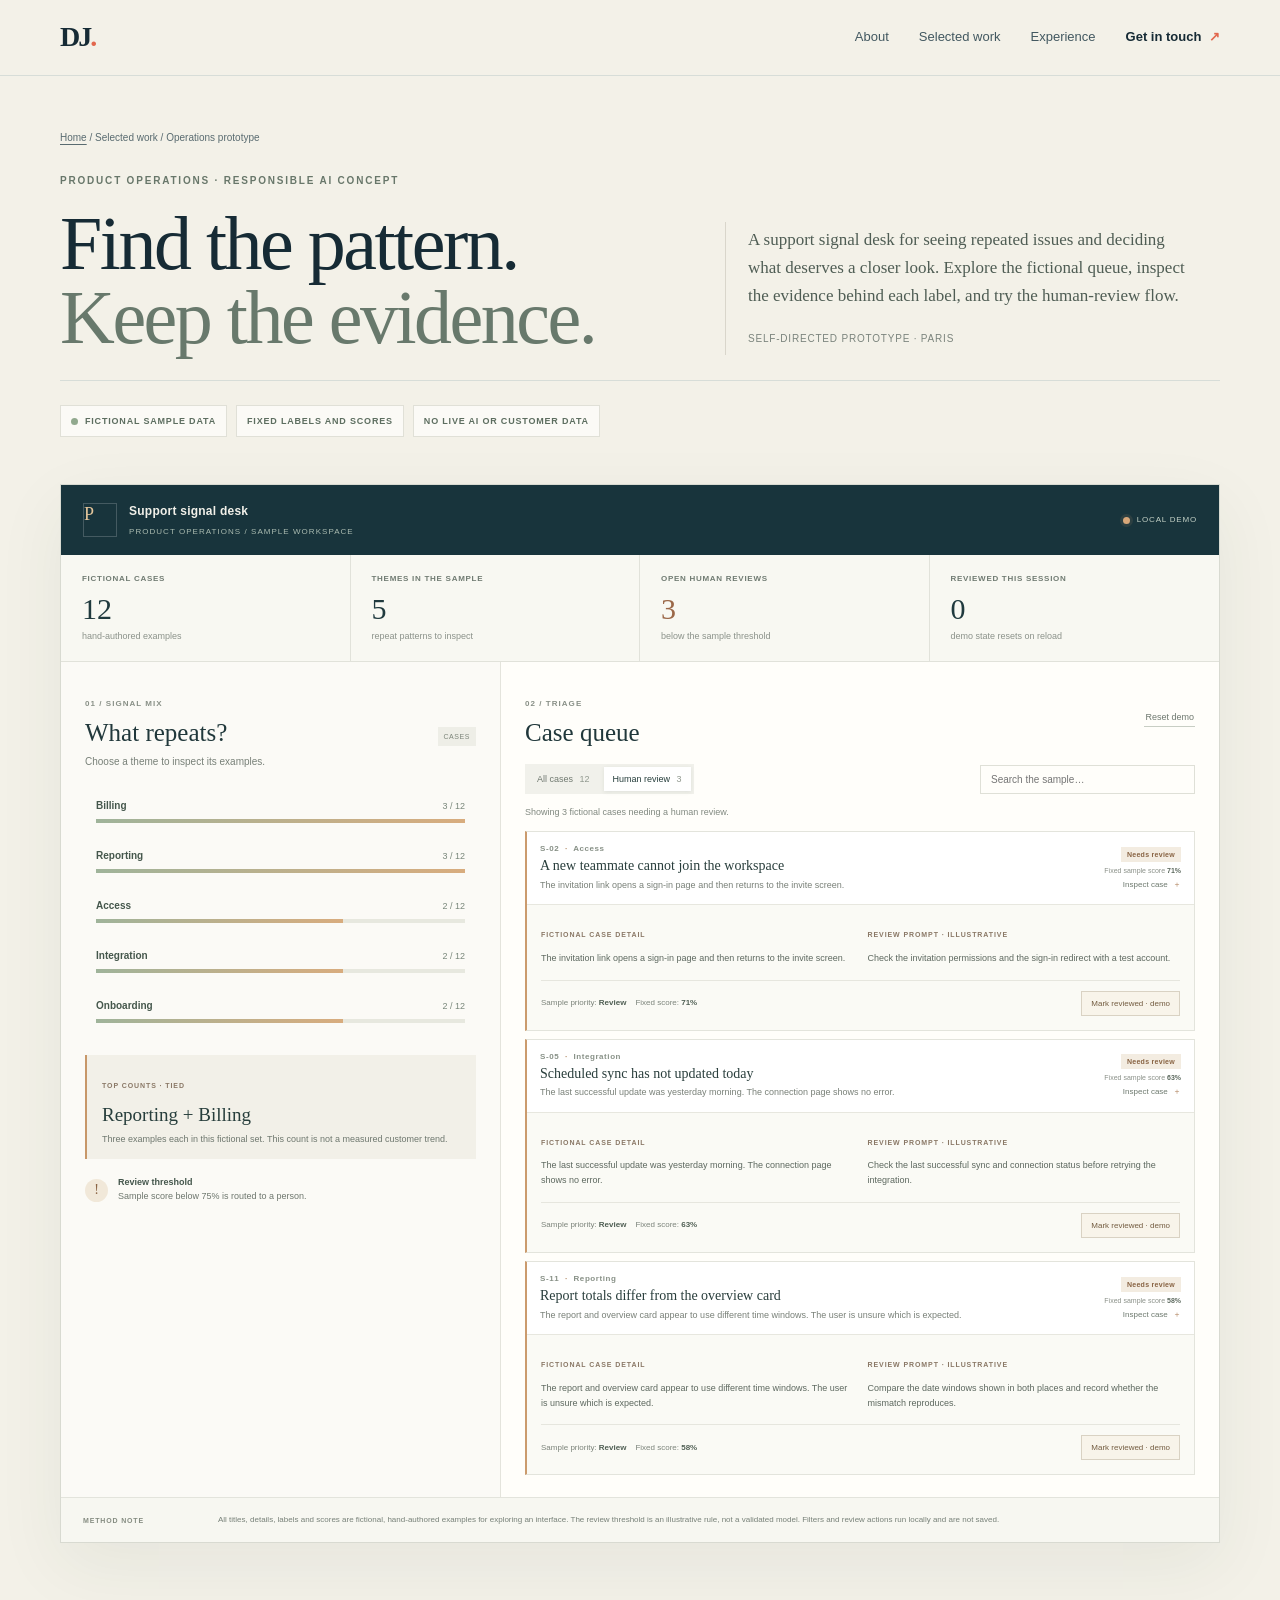
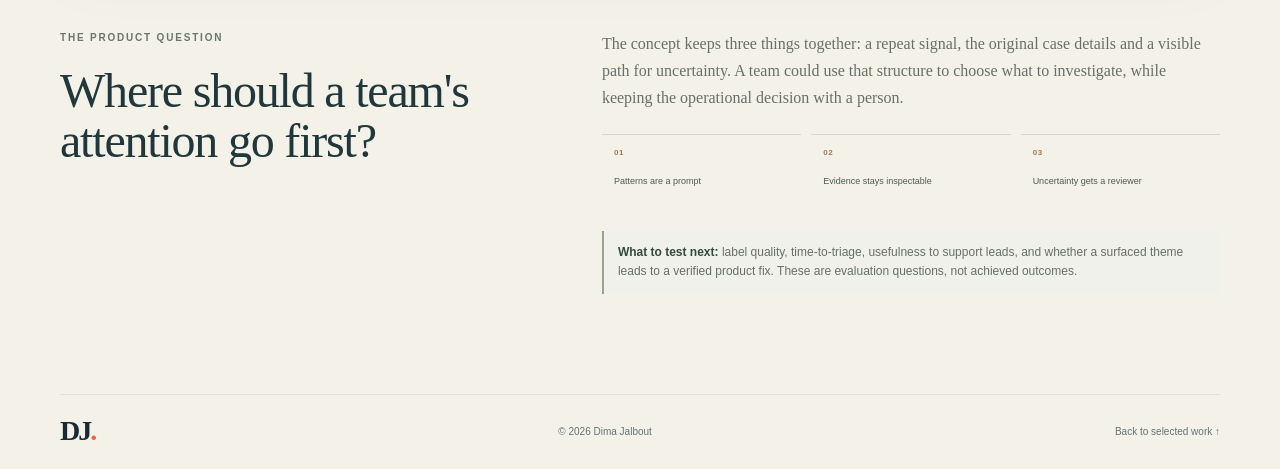
==== commit a41f28ac: "Clarify the tied theme summary label" ====
--- a/pulse-ai.html
+++ b/pulse-ai.html
@@ -36,7 +36,7 @@
             <div class="console-section-title"><div><span class="console-kicker">01 / SIGNAL MIX</span><h2>What repeats?</h2></div><span class="mini-label">CASES</span></div>
             <p class="console-help">Choose a theme to inspect its examples.</p>
             <div id="theme-breakdown" class="theme-breakdown" role="group" aria-label="Filter fictional examples by theme"></div>
-            <div class="pattern-callout"><span class="callout-index">SMALLEST SAMPLE</span><strong id="leading-theme">Reporting + Billing</strong><p id="leading-copy">Three examples each. This is a count in a synthetic set, not a measured customer trend.</p></div>
+            <div class="pattern-callout"><span class="callout-index">TOP COUNTS · TIED</span><strong id="leading-theme">Reporting + Billing</strong><p id="leading-copy">Three examples each in this fictional set. This count is not a measured customer trend.</p></div>
             <div class="threshold-key"><span class="threshold-glyph" aria-hidden="true">!</span><p><strong>Review threshold</strong><br>Sample score below 75% is routed to a person.</p></div>
           </aside>
 
--- a/styles.css
+++ b/styles.css
@@ -3252,3 +3252,164 @@
     radial-gradient(ellipse at 86% 18%,#dce7df99 0,transparent 34rem),
     linear-gradient(115deg,#fffdf7 0%,#f1f1e9 100%);
 }
+
+
+/* Support Signal Desk: an evidence-led product operations prototype */
+.pulse-intro { padding-block:54px 26px }
+.pulse-intro-grid { display:grid; grid-template-columns:1.1fr .9fr; gap:60px; align-items:end }
+.pulse-intro .eyebrow { margin:0 0 17px }
+.pulse-intro h1 { margin:0; max-width:760px; font:clamp(44px,6vw,76px)/.98 var(--serif); font-weight:400; letter-spacing:-2.5px; color:var(--ink) }
+.pulse-intro h1 span { color:#68796c }
+.pulse-intro-note { border-left:1px solid #d9d6cb; padding:4px 0 5px 22px; max-width:460px }
+.pulse-intro-note p { margin:0 0 14px; color:#4f5d54; font:17px/1.65 var(--serif) }
+.pulse-intro-note span { color:#7b847d; font-size:10px; letter-spacing:.08em; text-transform:uppercase }
+.pulse-boundary { display:flex; flex-wrap:wrap; gap:9px; padding:24px 0 21px; margin-top:25px; border-top:1px solid var(--line); color:#5d6e60; font-size:9px; font-weight:700; letter-spacing:.09em }
+.pulse-boundary span { display:flex; align-items:center; gap:7px; padding:8px 10px; border:1px solid #e0e0d7; background:#fbfaf6 }
+.pulse-boundary i,.console-mode i { width:7px; height:7px; border-radius:50%; background:#91a98e; display:inline-block }
+.pulse-console-section { padding-bottom:87px }
+.pulse-console { overflow:hidden; border:1px solid #d8dad1; background:#fffefa; box-shadow:0 22px 65px #263b3210 }
+.console-top { display:flex; justify-content:space-between; align-items:center; padding:17px 22px; color:#f1f0e9; background:#18343c }
+.console-brand { display:flex; align-items:center; gap:12px }
+.console-mark { width:34px; height:34px; display:grid; place-items:center; border:1px solid #ffffff30; color:#e4c69c; font:18px var(--serif) }
+.console-brand strong,.console-brand span { display:block }
+.console-brand strong { font-size:12px; font-weight:600; letter-spacing:.02em }
+.console-brand div>span { margin-top:4px; color:#aabbb0; font-size:8px; letter-spacing:.13em }
+.console-mode { display:flex; align-items:center; gap:7px; color:#c5d2c7; font-size:8px; letter-spacing:.1em }
+.console-mode i { background:#d8a779; box-shadow:0 0 0 3px #d8a7791c }
+.console-metrics { display:grid; grid-template-columns:repeat(4,1fr); border-bottom:1px solid #e1e2da; background:#f8f8f2 }
+.console-metrics article { min-height:106px; display:flex; flex-direction:column; justify-content:center; padding:15px 21px; border-right:1px solid #e1e2da }
+.console-metrics article:last-child { border:0 }
+.console-metrics article>span { color:#707b72; font-size:8px; font-weight:700; letter-spacing:.09em }
+.console-metrics article>strong { margin-top:8px; color:#203a3e; font:30px/1 var(--serif) }
+.console-metrics article>small { margin-top:5px; color:#8b928a; font-size:9px }
+.console-metrics .metric-review>strong { color:#9b6848 }
+.pulse-workspace { display:grid; grid-template-columns:minmax(260px,.76fr) minmax(0,1.24fr); min-height:510px }
+.signal-sidebar { padding:26px 24px 22px; border-right:1px solid #e4e4dc; background:#fbfaf6 }
+.console-section-title { display:flex; justify-content:space-between; align-items:end; gap:12px }
+.console-kicker { color:#899087; font-size:8px; font-weight:700; letter-spacing:.13em }
+.console-section-title h2 { margin:5px 0 0; color:#21383b; font:25px/1.1 var(--serif); font-weight:400 }
+.mini-label { padding:4px 6px; color:#7b8479; background:#eeeee7; font-size:7px; letter-spacing:.08em }
+.console-help { margin:8px 0 19px; color:#788078; font-size:10px }
+.theme-breakdown { display:grid; gap:6px }
+.theme-row { width:100%; padding:10px 10px 9px; border:1px solid transparent; background:transparent; color:#45574c; text-align:left; cursor:pointer; transition:background .2s,border-color .2s }
+.theme-row:hover,.theme-row:focus-visible { border-color:#d9ded2; background:#f5f5ee }
+.theme-row.is-selected { border-color:#c9d3c8; background:#edf1e8 }
+.theme-row-head { display:flex; justify-content:space-between; align-items:center; gap:8px; font-size:10px }
+.theme-row-head strong { font-weight:600 }
+.theme-row-head>span { color:#78867a; font-size:9px; font-variant-numeric:tabular-nums }
+.theme-bar { display:block; height:4px; margin-top:8px; overflow:hidden; background:#e7e8df }
+.theme-bar i { display:block; width:var(--bar-width); height:100%; background:linear-gradient(90deg,#9fb39a,#d8ac7e); transition:width .35s ease }
+.pattern-callout { margin-top:22px; padding:15px 15px 13px; border-left:2px solid #c79769; background:#f2f0e8 }
+.callout-index,.detail-label { color:#8a7866; font-size:7px; font-weight:700; letter-spacing:.13em }
+.pattern-callout strong { display:block; margin-top:8px; color:#273e3c; font:19px/1.15 var(--serif); font-weight:400 }
+.pattern-callout p { margin:6px 0 0; color:#6e776e; font-size:9px; line-height:1.6 }
+.threshold-key { display:flex; align-items:center; gap:10px; margin-top:17px; color:#6d766d }
+.threshold-glyph { width:23px; height:23px; display:grid; place-items:center; border-radius:50%; color:#8b6545; background:#f1e8d9; font:14px var(--serif) }
+.threshold-key p { margin:0; font-size:9px; line-height:1.55 }
+.threshold-key strong { color:#44564c; font-size:9px }
+.queue-section { min-width:0; padding:26px 24px 22px }
+.queue-heading { align-items:center }
+.reset-demo { border:0; border-bottom:1px solid #c8cec4; padding:4px 1px; color:#6e786f; background:none; font:9px var(--sans); cursor:pointer }
+.reset-demo:hover { color:#223e3d; border-color:#223e3d }
+.queue-controls { display:flex; justify-content:space-between; align-items:center; gap:12px; margin-top:18px }
+.queue-tabs { display:flex; gap:5px; padding:3px; background:#f1f1eb }
+.queue-tab { padding:7px 9px; border:0; color:#707970; background:transparent; font:9px var(--sans); cursor:pointer }
+.queue-tab span { margin-left:4px; color:#90988e; font-variant-numeric:tabular-nums }
+.queue-tab.is-active { color:#263e3c; background:white; box-shadow:0 1px 4px #24393216 }
+.queue-controls input { width:min(215px,45%); border:1px solid #dfe0d7; padding:8px 10px; color:#293c39; background:#fffefa; font:10px var(--sans) }
+.queue-controls input:focus-visible { outline:2px solid #667e6a; outline-offset:2px }
+.queue-status { min-height:17px; margin:11px 0 9px; color:#818980; font-size:9px }
+.ticket-list { display:grid; gap:8px }
+.case-row { overflow:hidden; border:1px solid #e3e4dc; background:#fff; transition:border-color .2s,box-shadow .2s }
+.case-row:hover { border-color:#c8d0c6; box-shadow:0 4px 13px #2439320b }
+.case-row.is-review { border-left:2px solid #cb9b6d }
+.case-row.is-reviewed { border-left:2px solid #8ea58d }
+.case-trigger { display:flex; width:100%; justify-content:space-between; align-items:center; gap:15px; padding:12px 13px; border:0; background:transparent; color:inherit; text-align:left; cursor:pointer }
+.case-trigger:focus-visible,.review-action:focus-visible,.queue-tab:focus-visible,.reset-demo:focus-visible { outline:2px solid #667e6a; outline-offset:-2px }
+.case-trigger-main { min-width:0; display:grid; gap:4px }
+.case-id { color:#879086; font-size:8px; font-weight:700; letter-spacing:.07em }
+.case-id i { padding:0 3px; color:#b18a64; font-style:normal }
+.case-trigger-main>strong { color:#293e3c; font:14px/1.25 var(--serif); font-weight:400 }
+.case-excerpt { display:-webkit-box; overflow:hidden; color:#798078; font-size:9px; line-height:1.5; -webkit-line-clamp:2; -webkit-box-orient:vertical }
+.case-trigger-side { flex:0 0 123px; display:grid; justify-items:end; gap:5px }
+.case-state { padding:4px 6px; color:#557055; background:#edf1e9; font-size:7px; font-weight:700; letter-spacing:.04em; white-space:nowrap }
+.case-state.needs-human { color:#886343; background:#f3ece1 }
+.case-score { color:#8a9088; font-size:7px; text-align:right }
+.case-score b { color:#5b685d; font-weight:700 }
+.case-open-label { color:#6d796e; font-size:8px }
+.case-open-label i { margin-left:3px; color:#ae805a; font-style:normal }
+.case-trigger[aria-expanded="true"] .case-open-label i { display:inline-block; transform:rotate(45deg) }
+.case-details { display:grid; grid-template-columns:1fr 1fr; gap:14px; padding:14px; border-top:1px solid #e7e7df; background:#fafaf5; animation:case-open .25s ease both }
+.case-evidence,.case-prompt { min-width:0 }
+.case-details p { margin:6px 0 0; color:#5d685f; font-size:9px; line-height:1.65 }
+.case-detail-footer { grid-column:1/-1; display:flex; flex-wrap:wrap; align-items:center; gap:9px; padding-top:10px; border-top:1px solid #e6e6de; color:#7b837a; font-size:8px }
+.case-detail-footer strong { color:#505f54 }
+.review-action { margin-left:auto; padding:7px 9px; border:1px solid #d9d2c3; color:#735c40; background:#f8f4ea; font:8px var(--sans); cursor:pointer }
+.review-action:hover { background:#eee6d6 }
+.reviewed-note { margin-left:auto; color:#5d765b }
+.queue-empty { display:grid; justify-items:center; padding:34px 15px; border:1px dashed #d8dad1; color:#727b73; text-align:center }
+.queue-empty span { color:#889286; font-size:8px; font-weight:700; letter-spacing:.14em }
+.queue-empty p { margin:7px 0 0; font:15px var(--serif) }
+.console-footnote { display:grid; grid-template-columns:120px 1fr; gap:15px; padding:15px 22px; border-top:1px solid #e3e4dc; background:#f7f7f1 }
+.console-footnote>span { padding-top:2px; color:#858c81; font-size:7px; font-weight:700; letter-spacing:.12em }
+.console-footnote p { max-width:880px; margin:0; color:#778078; font-size:8px; line-height:1.65 }
+.pulse-decision { display:grid; grid-template-columns:.85fr 1.15fr; gap:85px; padding:0 0 100px }
+.pulse-decision h2 { max-width:420px; margin:10px 0 0; color:#20373c; font:clamp(32px,4vw,48px)/1.05 var(--serif); font-weight:400; letter-spacing:-1.2px }
+.decision-copy>p { margin:0; color:#667168; font:16px/1.7 var(--serif) }
+.decision-principles { display:grid; grid-template-columns:repeat(3,1fr); gap:10px; margin:23px 0 }
+.decision-principles span { display:grid; gap:8px; min-height:74px; padding:12px; border-top:1px solid #d4d9d0; color:#4c5d51; font-size:9px; line-height:1.4 }
+.decision-principles b { color:#a57856; font-size:8px; letter-spacing:.08em }
+.success-note { padding:12px 14px; border-left:2px solid #95a68f; background:#f0f1ea; font:12px/1.6 var(--sans)!important }
+.success-note strong { color:#344a3e }
+@keyframes case-open { from { opacity:0; transform:translateY(-4px) } to { opacity:1; transform:translateY(0) } }
+@media(max-width:900px) {
+  .pulse-intro-grid { gap:35px }
+  .pulse-workspace { grid-template-columns:minmax(230px,.72fr) minmax(0,1.28fr) }
+  .signal-sidebar,.queue-section { padding-inline:18px }
+  .console-metrics article { padding-inline:14px }
+  .pulse-decision { gap:45px }
+}
+@media(max-width:700px) {
+  .pulse-intro { padding-block:43px 18px }
+  .pulse-intro-grid { grid-template-columns:1fr; gap:19px }
+  .pulse-intro-note { max-width:none; padding-left:15px }
+  .pulse-intro-note p { font-size:15px }
+  .pulse-boundary { margin-top:21px; padding-top:16px }
+  .pulse-console-section { padding-bottom:64px }
+  .console-top { padding:14px 15px }
+  .console-metrics { grid-template-columns:1fr 1fr }
+  .console-metrics article { min-height:89px; padding:12px 14px; border-bottom:1px solid #e1e2da }
+  .console-metrics article:nth-child(2) { border-right:0 }
+  .console-metrics article:nth-child(3) { border-bottom:0 }
+  .console-metrics article:nth-child(4) { border-bottom:0; border-right:0 }
+  .pulse-workspace { grid-template-columns:1fr }
+  .signal-sidebar { border-right:0; border-bottom:1px solid #e4e4dc }
+  .theme-breakdown { grid-template-columns:1fr 1fr; gap:5px 9px }
+  .pattern-callout { margin-top:17px }
+  .queue-section { padding:22px 16px }
+  .queue-controls { align-items:stretch; flex-direction:column }
+  .queue-controls input { width:100% }
+  .case-trigger { align-items:flex-start; flex-direction:column; gap:9px }
+  .case-trigger-side { width:100%; flex-basis:auto; grid-template-columns:auto auto 1fr; align-items:center; justify-items:start }
+  .case-open-label { justify-self:end }
+  .case-details { grid-template-columns:1fr; gap:12px }
+  .case-detail-footer { grid-column:auto }
+  .console-footnote { grid-template-columns:1fr; gap:6px; padding:13px 16px }
+  .pulse-decision { grid-template-columns:1fr; gap:24px; padding-bottom:75px }
+}
+@media(max-width:440px) {
+  .pulse-intro h1 { letter-spacing:-1.6px }
+  .console-metrics article>span { font-size:7px }
+  .queue-tabs { width:100% }
+  .queue-tab { flex:1; padding-inline:6px }
+  .theme-breakdown { grid-template-columns:1fr }
+  .case-trigger-side { grid-template-columns:1fr auto }
+  .case-score { grid-column:1/-1; grid-row:2; text-align:left }
+  .case-open-label { grid-column:2; grid-row:1 }
+  .decision-principles { grid-template-columns:1fr }
+  .decision-principles span { min-height:0 }
+}
+@media(prefers-reduced-motion:reduce) {
+  .theme-row,.theme-bar i,.case-row { transition:none }
+  .case-details { animation:none }
+}
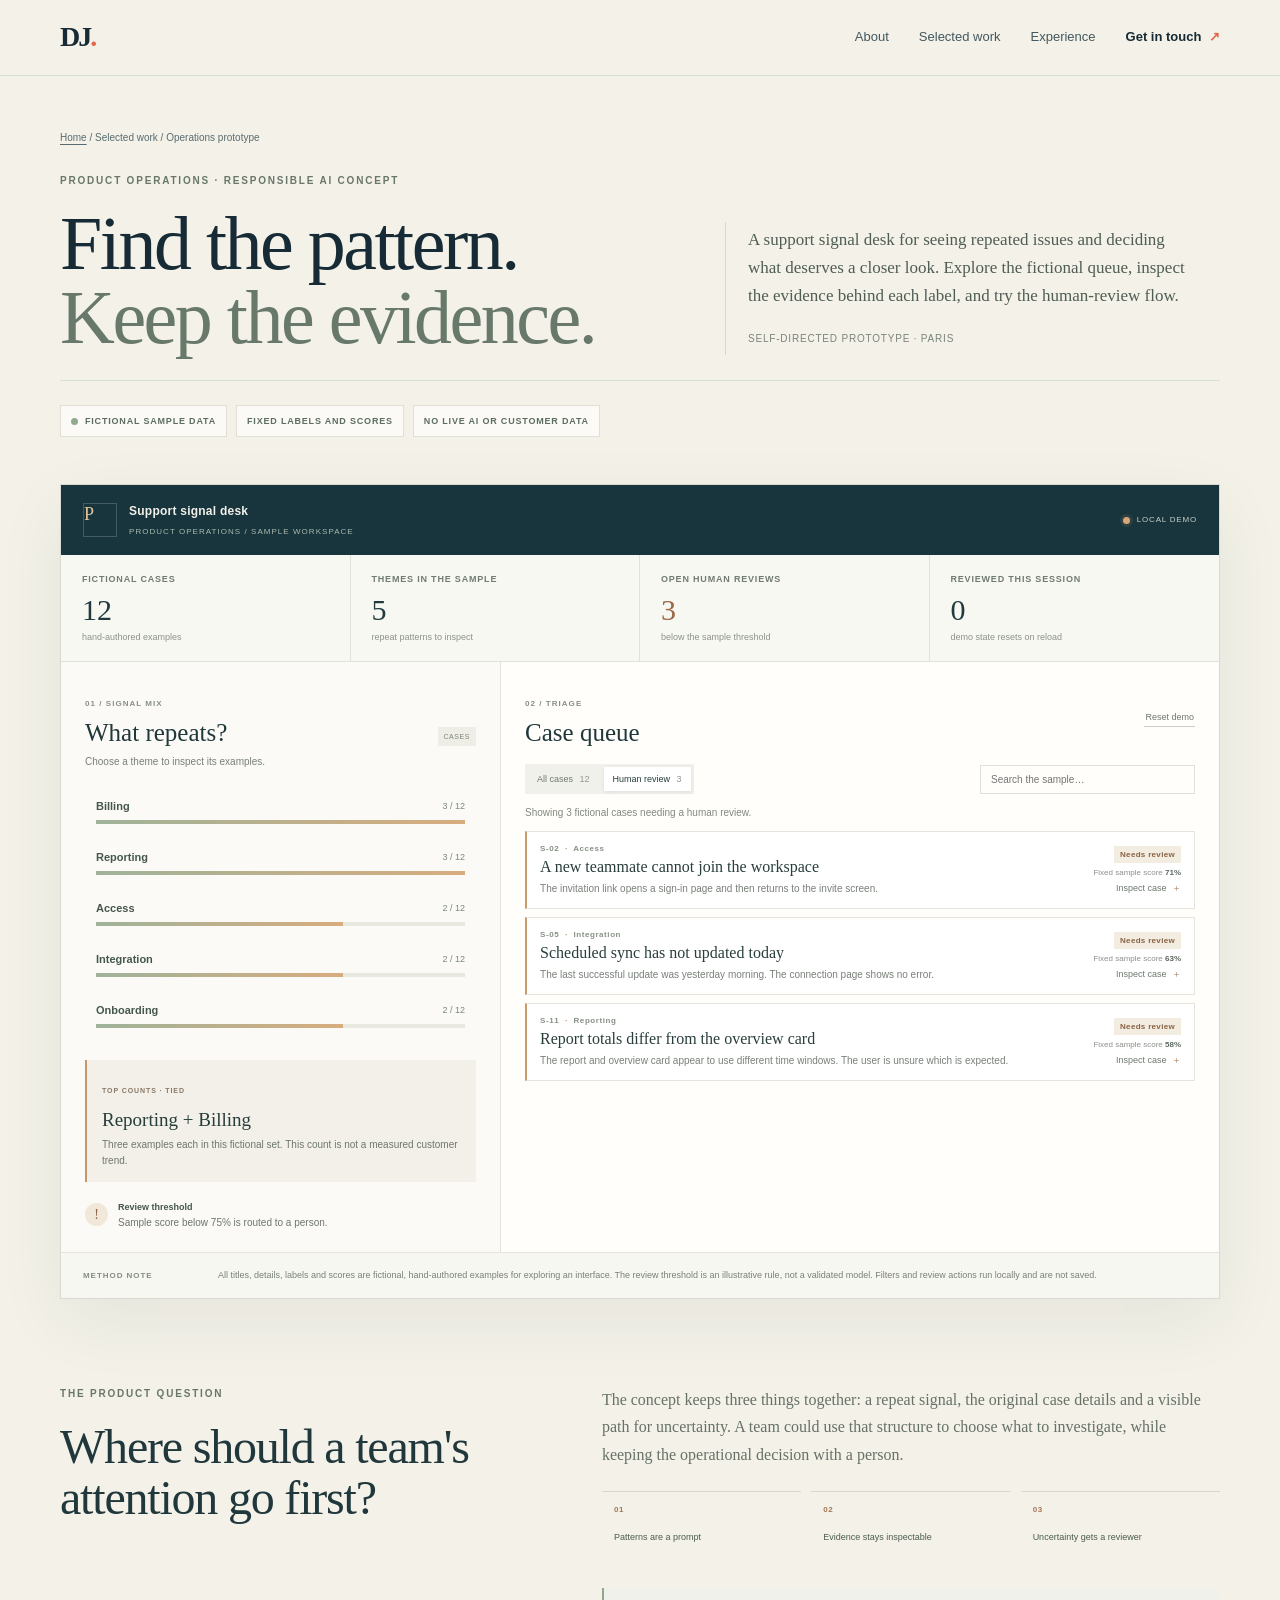
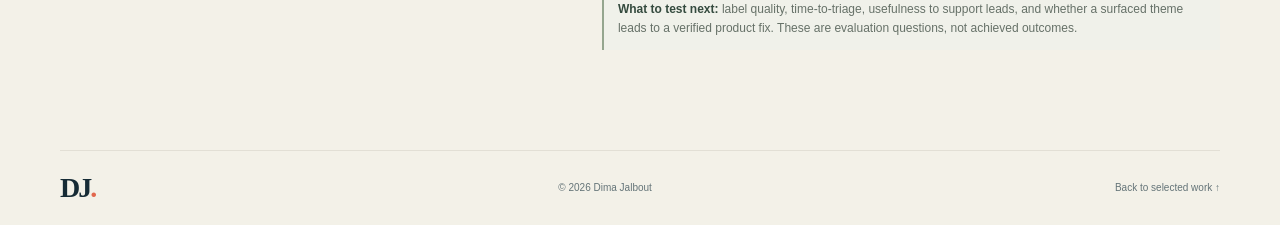
==== commit 664b4ae8: "Refresh signal desk styles after QA" ====
--- a/pulse-ai.html
+++ b/pulse-ai.html
@@ -3,7 +3,7 @@
 <head>
   <meta charset="utf-8"><meta name="viewport" content="width=device-width, initial-scale=1">
   <meta name="theme-color" content="#f7f6f2"><meta name="description" content="An interactive product operations prototype: explore fictional support themes, evidence and a human review queue.">
-  <title>Support Signal Desk | Dima Jalbout</title><link rel="icon" href="assets/favicon.svg" type="image/svg+xml"><link rel="stylesheet" href="styles.css?v=signal-desk-20261015a"><script src="pulse-ai.js?v=signal-desk-20261015a" defer></script>
+  <title>Support Signal Desk | Dima Jalbout</title><link rel="icon" href="assets/favicon.svg" type="image/svg+xml"><link rel="stylesheet" href="styles.css?v=signal-desk-20261015b"><script src="pulse-ai.js?v=signal-desk-20261015a" defer></script>
 </head>
 <body>
   <a class="skip-link" href="#main">Skip to content</a>
--- a/styles.css
+++ b/styles.css
@@ -3412,4 +3412,56 @@
 @media(prefers-reduced-motion:reduce) {
   .theme-row,.theme-bar i,.case-row { transition:none }
   .case-details { animation:none }
-}+}
+/* Concrete signal summaries for the portfolio's AI operations preview */
+.ai-preview { padding:12px 13px 0; border-color:#ffffff22; background:linear-gradient(145deg,#ffffff0c,#ffffff04) }
+.ai-preview-top { display:flex; justify-content:space-between; gap:8px; color:#aebdb2; font-size:7px; font-weight:700; letter-spacing:.1em }
+.ai-preview-top span:last-child { color:#ddc39f }
+.ai-theme-pair { display:grid; grid-template-columns:1fr 1fr; gap:9px; margin:12px 0 }
+.ai-theme-card { display:grid; gap:7px; padding:10px; border:1px solid #ffffff1c; background:#ffffff08 }
+.ai-theme-card>span { color:#aebbb0; font-size:6px; letter-spacing:.08em }
+.ai-theme-card>strong { display:flex; justify-content:space-between; color:#f0eee6; font:13px var(--serif); font-weight:400 }
+.ai-theme-card>strong i { color:#e2bd91; font:10px var(--sans); font-style:normal }
+.ai-theme-track { display:block; height:3px; background:#ffffff20 }
+.ai-theme-track i { display:block; width:100%; height:100%; background:linear-gradient(90deg,#93ac92,#d8a779) }
+.ai-human-queue { display:flex; align-items:center; gap:8px; margin:0 -13px; padding:10px 13px; border-top:1px solid #ffffff18; color:#c9d2c7; font-size:8px }
+.ai-alert-mark { width:16px; height:16px; display:grid; place-items:center; border-radius:50%; color:#f4d6ac; background:#d7a47724; font:11px var(--serif) }
+.ai-human-queue strong { color:#fff0db }
+.ai-human-queue em { margin-left:auto; color:#e1c49d; font-size:6px; font-style:normal; letter-spacing:.07em }
+.pulse-visual { display:flex; flex-direction:column; color:#eff0e9; background:radial-gradient(ellipse at 85% 22%,#456258 0,transparent 45%),linear-gradient(145deg,#18343c,#203c3e) }
+.pulse-visual .visual-topline { color:#b5c3b8 }
+.pulse-snapshot { width:min(100%,390px); margin:auto; padding:13px 15px; border:1px solid #ffffff22; background:#ffffff09 }
+.pulse-snapshot-head { display:flex; justify-content:space-between; align-items:center; gap:8px; margin-bottom:10px; color:#b8c8bb; font-size:7px; font-weight:700; letter-spacing:.09em }
+.pulse-snapshot-head strong { color:#f3e7d3; font:14px var(--serif); font-weight:400; letter-spacing:0 }
+.pulse-snapshot-head strong i { color:#aabaae; font:8px var(--sans); font-style:normal }
+.pulse-bars-row { display:grid; grid-template-columns:118px 1fr 26px; align-items:center; gap:8px; margin-top:8px; color:#e2e8e0; font-size:7px; letter-spacing:.055em }
+.pulse-bars-row>i { height:4px; background:#ffffff1c }
+.pulse-bars-row>i:after { content:""; display:block; width:var(--bar); height:100%; background:linear-gradient(90deg,#93ad93,#d6a779) }
+.pulse-bars-row>b { color:#e6c49b; font-size:8px; text-align:right }
+.pulse-bars-row.muted { color:#adbcb1; font-size:6px }
+.pulse-bars-row.muted>i:after { opacity:.62 }
+.pulse-review-strip { display:flex; align-items:center; gap:7px; margin-top:12px; padding:8px 10px; border:1px solid #dfb17f32; background:#dfb17f10; color:#c4d0c4; font-size:8px }
+.pulse-alert { width:15px; height:15px; display:grid; place-items:center; border-radius:50%; color:#f4d6ac; background:#d7a47724; font:10px var(--serif) }
+.pulse-review-strip strong { color:#f1d5ae; font:15px var(--serif); font-weight:400 }
+.pulse-review-strip em { margin-left:auto; color:#e1c49d; font-size:6px; font-style:normal; letter-spacing:.07em }
+@media(max-width:580px) {
+  .pulse-bars-row { grid-template-columns:105px 1fr 23px; gap:6px }
+  .ai-preview { margin-top:15px }
+}
+
+/* Final readability and disclosure-state fixes for the signal desk */
+.case-details[hidden] { display:none!important }
+.console-help,.pattern-callout p,.threshold-key p { font-size:10px }
+.console-metrics article>span { font-size:9px }
+.theme-row-head { font-size:11px }
+.queue-status { font-size:10px }
+.case-trigger-main>strong { font-size:16px }
+.case-excerpt { font-size:10px }
+.case-trigger-side { flex-basis:135px }
+.case-state { font-size:8px }
+.case-score { font-size:8px }
+.case-open-label { font-size:9px }
+.case-details p { font-size:10px }
+.case-detail-footer { font-size:9px }
+.console-footnote p { font-size:9px }
+.console-footnote>span { font-size:8px }
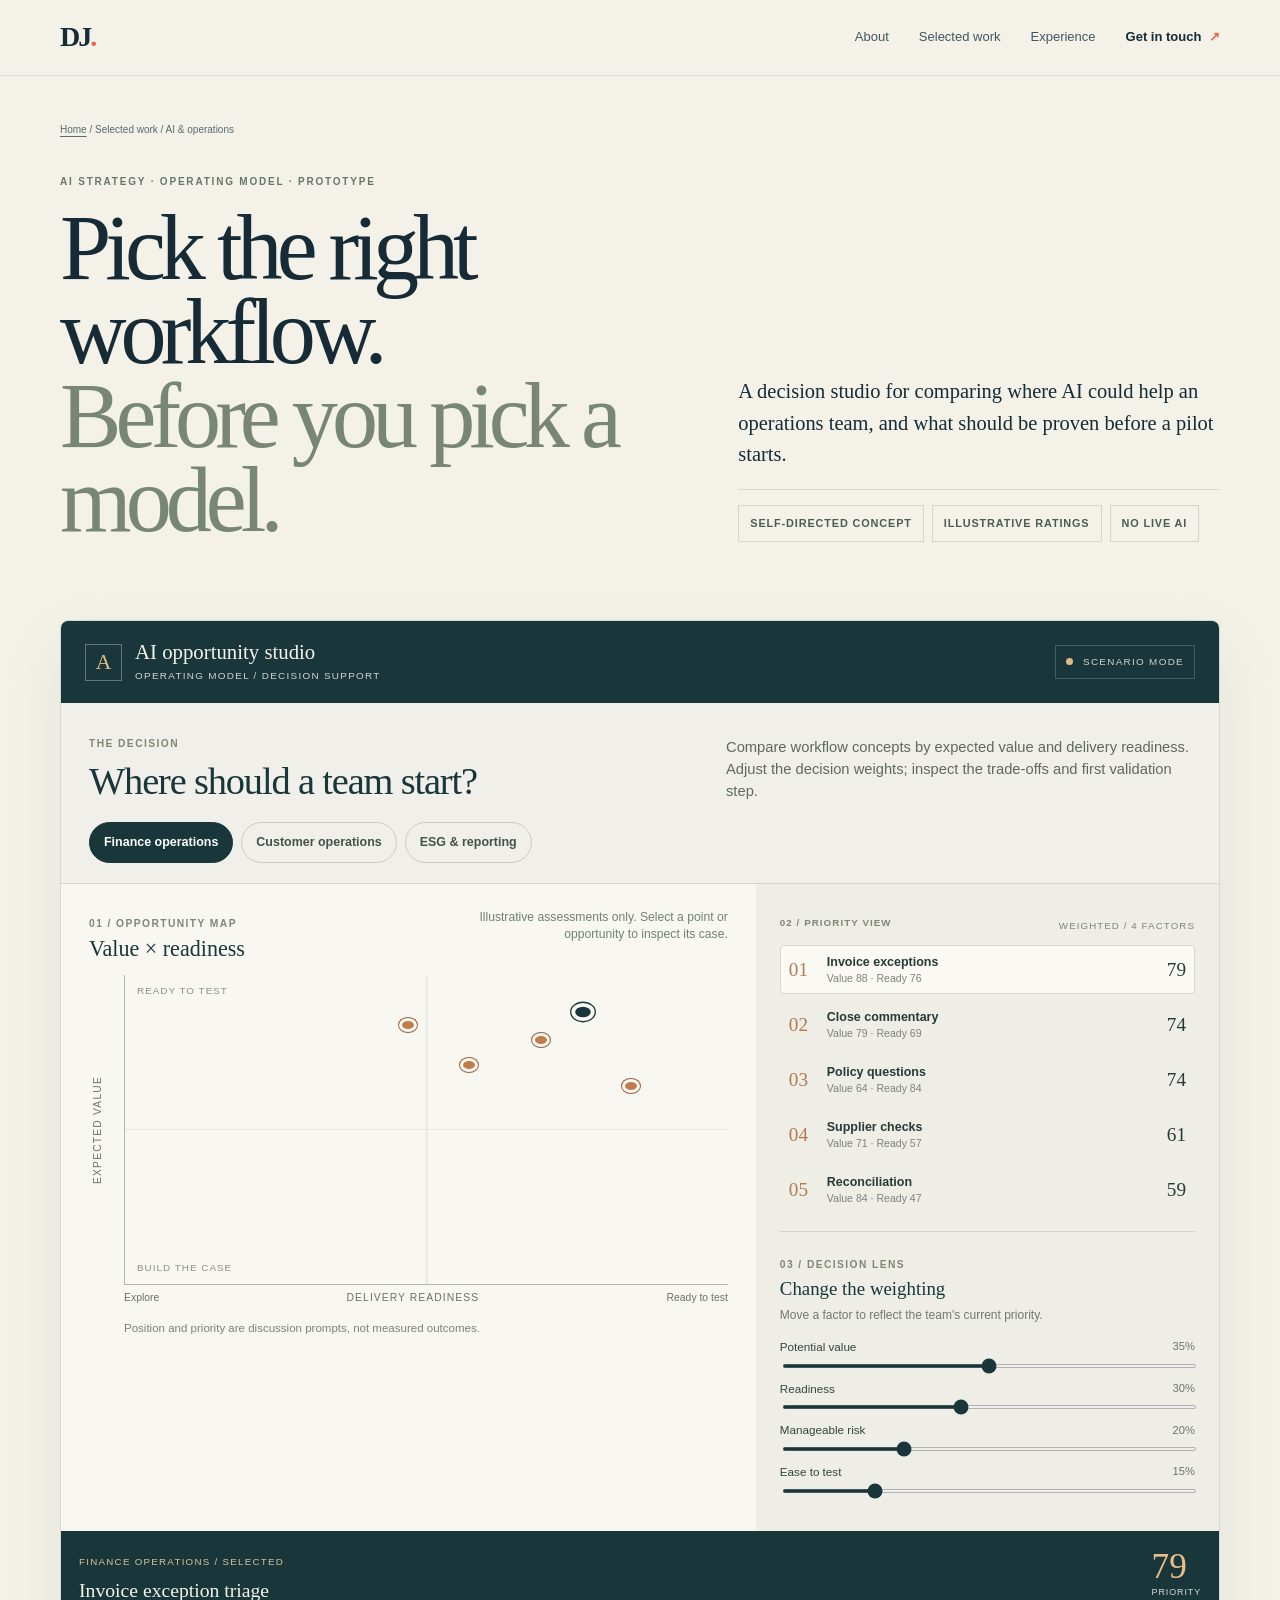
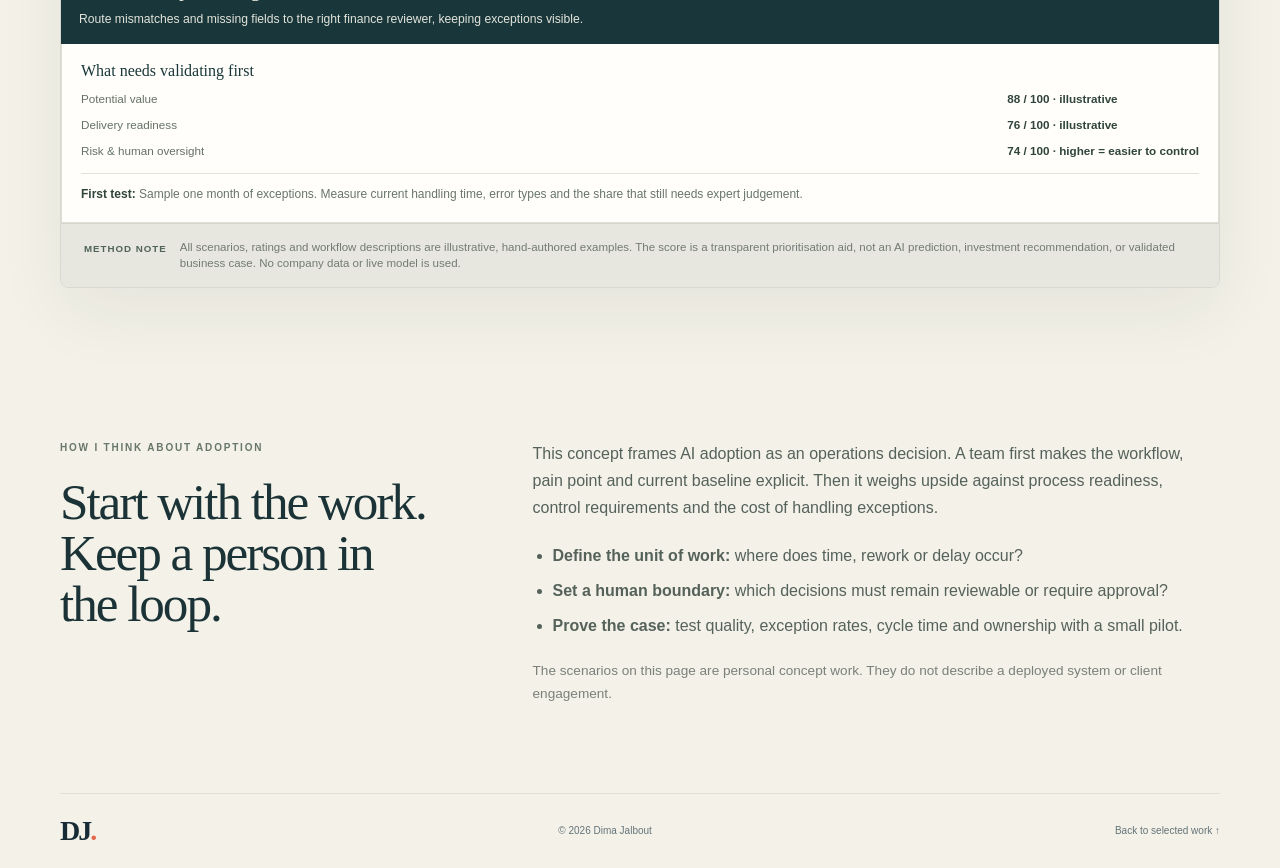
==== commit badcdf7b: "Replace support demo with AI opportunity studio" ====
--- a/pulse-ai.html
+++ b/pulse-ai.html
@@ -2,66 +2,73 @@
 <html lang="en">
 <head>
   <meta charset="utf-8"><meta name="viewport" content="width=device-width, initial-scale=1">
-  <meta name="theme-color" content="#f7f6f2"><meta name="description" content="An interactive product operations prototype: explore fictional support themes, evidence and a human review queue.">
-  <title>Support Signal Desk | Dima Jalbout</title><link rel="icon" href="assets/favicon.svg" type="image/svg+xml"><link rel="stylesheet" href="styles.css?v=signal-desk-20261015b"><script src="pulse-ai.js?v=signal-desk-20261015a" defer></script>
+  <meta name="theme-color" content="#f7f6f2"><meta name="description" content="An interactive, fictional AI opportunity assessment for comparing business operations use cases by value, readiness, risk and human oversight.">
+  <title>AI Opportunity Studio | Dima Jalbout</title><link rel="icon" href="assets/favicon.svg" type="image/svg+xml"><link rel="stylesheet" href="styles.css?v=opportunity-studio-20261015"><style>
+  .op-hero{padding-top:46px;padding-bottom:28px}.op-hero-grid{display:grid;grid-template-columns:1.1fr .9fr;gap:7vw;align-items:end;margin:36px 0 26px}.op-hero h1{font-size:clamp(3.2rem,7.2vw,6.9rem);line-height:.91;letter-spacing:-.065em;max-width:780px;margin:0}.op-hero h1 span{color:#788775}.op-dek{font:clamp(1.08rem,1.6vw,1.34rem)/1.55 var(--serif,Georgia,serif);max-width:490px;margin:0 0 18px}.op-tags{display:flex;gap:8px;flex-wrap:wrap;border-top:1px solid #d9d7ce;padding-top:15px}.op-tags span{font-size:.68rem;letter-spacing:.08em;font-weight:700;color:#4c5b53;border:1px solid #d4d5cb;padding:9px 11px}.studio{background:#f0efe9;border:1px solid #d8d8d0;border-radius:8px;overflow:hidden;margin:24px auto 70px;box-shadow:0 24px 70px #23342b10}.studio-head{background:#19373a;color:#f5f2e9;padding:19px 24px;display:flex;justify-content:space-between;align-items:center;gap:15px}.studio-brand{display:flex;align-items:center;gap:13px}.studio-monogram{width:37px;height:37px;border:1px solid #f5f2e955;display:grid;place-items:center;font:1.35rem Georgia,serif;color:#dfb986}.studio-brand strong{display:block;font:1.3rem Georgia,serif}.studio-brand small,.studio-state{display:block;margin-top:4px;font-size:.62rem;letter-spacing:.13em;color:#d0d6ce}.studio-state{border:1px solid #ffffff30;padding:8px 10px;margin:0;white-space:nowrap}.studio-state i{display:inline-block;width:7px;height:7px;background:#debb83;border-radius:50%;margin-right:6px}.studio-intro{display:flex;justify-content:space-between;align-items:end;gap:20px;padding:26px 28px 20px}.studio-intro h2{font:clamp(1.8rem,3vw,2.6rem)/1.08 Georgia,serif;letter-spacing:-.03em;margin:6px 0 0;color:#19373a}.studio-intro p{max-width:465px;margin:0;color:#5e6961;line-height:1.5;font-size:.92rem}.studio-eyebrow{font-size:.64rem;letter-spacing:.14em;font-weight:700;color:#7d8876}.scenario-row{display:flex;gap:8px;padding:0 28px 20px;overflow-x:auto}.scenario-button{font:600 .78rem/1.3 Arial,sans-serif;color:#43534b;border:1px solid #c9cbc2;background:transparent;padding:11px 14px;border-radius:99px;white-space:nowrap;cursor:pointer;transition:background .2s,color .2s,border-color .2s}.scenario-button[aria-pressed="true"]{background:#19373a;color:#fff;border-color:#19373a}.scenario-button:focus-visible,.rank-item:focus-visible,.scatter-point:focus-visible,.studio input:focus-visible{outline:3px solid #d39a61;outline-offset:3px}.studio-body{display:grid;grid-template-columns:minmax(0,1.2fr) minmax(280px,.8fr);border-top:1px solid #d4d4cb}.portfolio-panel{padding:25px 28px 27px;background:#f8f7f1}.panel-head{display:flex;justify-content:space-between;gap:14px;align-items:start;margin-bottom:13px}.panel-head h3,.knob-panel h3{font:1.38rem Georgia,serif;color:#19373a;margin:2px 0 0}.panel-head p{font-size:.76rem;line-height:1.45;color:#718078;margin:0;max-width:260px;text-align:right}.matrix{position:relative;height:310px;margin:9px 0 5px 35px;border-left:1px solid #aeb8ad;border-bottom:1px solid #aeb8ad;background:linear-gradient(90deg,transparent 49.8%,#e4e6df 50%,transparent 50.3%),linear-gradient(0deg,transparent 49.8%,#e4e6df 50%,transparent 50.3%)}.matrix:before,.matrix:after{position:absolute;color:#89928a;font-size:.62rem;letter-spacing:.1em}.matrix:before{content:"READY TO TEST";top:8px;left:12px}.matrix:after{content:"BUILD THE CASE";bottom:8px;left:12px}.axis-y{position:absolute;left:-35px;top:50%;transform:translateY(-50%) rotate(180deg);writing-mode:vertical-rl;font-size:.64rem;letter-spacing:.12em;color:#68746a}.axis-x{display:flex;justify-content:space-between;margin-left:35px;color:#68746a;font-size:.65rem}.axis-x span:nth-child(2){letter-spacing:.1em;text-transform:uppercase}.scatter-point{position:absolute;width:14px;height:14px;border:3px solid #f8f7f1;border-radius:50%;background:#c17c4a;box-shadow:0 0 0 1px #9b613b;cursor:pointer;transform:translate(-50%,50%);transition:transform .18s,box-shadow .18s}.scatter-point:hover,.scatter-point.is-selected{transform:translate(-50%,50%) scale(1.3);box-shadow:0 0 0 5px #c17c4a27}.scatter-point.is-top{background:#19373a;box-shadow:0 0 0 1px #19373a}.matrix-caption{margin:12px 0 0 35px;color:#7a837b;font-size:.72rem}.studio-side{padding:24px 24px 26px;background:#eeede6}.rank-head{display:flex;justify-content:space-between;align-items:end;margin-bottom:12px}.rank-head span{font-size:.61rem;letter-spacing:.11em;color:#7d8876}.rank-list{display:grid;gap:6px}.rank-item{display:grid;grid-template-columns:28px 1fr auto;gap:10px;align-items:center;width:100%;text-align:left;border:1px solid transparent;background:transparent;padding:9px 8px;cursor:pointer;color:#263a37;border-radius:4px}.rank-item:hover,.rank-item[aria-pressed="true"]{background:#faf9f4;border-color:#d8d8cf}.rank-num{font:1.2rem Georgia,serif;color:#b17b50}.rank-title{font-size:.78rem;font-weight:650}.rank-sub{display:block;font-size:.66rem;font-weight:400;color:#7c847e;margin-top:3px}.rank-score{font:1.2rem Georgia,serif}.knob-panel{border-top:1px solid #d3d3c9;margin-top:17px;padding-top:18px}.knob-panel h3{font-size:1.18rem}.knob-panel>p{color:#6f7a71;font-size:.75rem;margin:6px 0 13px}.weight{display:grid;grid-template-columns:1fr 40px;gap:5px 10px;align-items:center;margin:10px 0}.weight label{font-size:.73rem;color:#344640}.weight output{text-align:right;font-variant-numeric:tabular-nums;font-size:.7rem;color:#69776d}.weight input{grid-column:1/3;width:100%;height:4px;accent-color:#19373a;cursor:pointer}.selected-card{display:grid;grid-template-columns:1fr auto;gap:12px;align-items:start;padding:16px 18px;background:#19373a;color:#f5f2e9}.selected-card .sc-label{font-size:.61rem;letter-spacing:.13em;color:#d8c19b}.selected-card h3{font:1.23rem/1.2 Georgia,serif;margin:7px 0}.selected-card p{font-size:.76rem;line-height:1.5;color:#e2e4db;margin:0}.selected-score{font:2.2rem Georgia,serif;color:#e8bd86}.selected-score small{display:block;font: .56rem Arial,sans-serif;letter-spacing:.1em;text-transform:uppercase;text-align:right;color:#d7dbd2}.rationale{padding:18px 19px;background:#fffefa;border:1px solid #dfded5;border-top:0}.rationale h4{font:1rem Georgia,serif;color:#19373a;margin:0 0 10px}.rationale dl{display:grid;grid-template-columns:1fr auto;gap:7px;margin:0;font-size:.73rem;color:#657168}.rationale dd{margin:0;font-weight:650;color:#30443d}.rationale .next-step{border-top:1px solid #e4e2da;padding-top:12px;margin:13px 0 0;color:#69756c;font-size:.75rem;line-height:1.45}.rationale .next-step strong{color:#30443d}.studio-disclaimer{padding:15px 23px;background:#e7e6df;border-top:1px solid #d6d5cc;display:flex;gap:13px;align-items:start}.studio-disclaimer b{font-size:.61rem;letter-spacing:.1em;color:#4f6358;white-space:nowrap;padding-top:2px}.studio-disclaimer p{font-size:.72rem;line-height:1.45;color:#727b73;margin:0}.op-case{display:grid;grid-template-columns:.7fr 1.3fr;gap:8vw;padding:0 0 72px}.op-case h2{font:clamp(2rem,4vw,3.5rem)/1 Georgia,serif;letter-spacing:-.04em;color:#1b3336;margin:9px 0}.op-case-copy{max-width:670px;color:#55625a;line-height:1.7}.op-case-copy p{margin:0 0 16px}.op-case-copy ul{padding-left:20px}.op-case-copy li{padding:4px 0}.op-case-note{color:#7a817a;font-size:.85rem}.pulse-intro .breadcrumb,.pulse-intro .eyebrow{margin-top:0}
+  @media(max-width:800px){.op-hero-grid{grid-template-columns:1fr;gap:22px}.op-dek{max-width:620px}.studio-body{grid-template-columns:1fr}.portfolio-panel{padding:23px 20px}.studio-side{padding:20px}.matrix{height:270px}.studio-intro{align-items:start;flex-direction:column}.studio-intro p{text-align:left}.op-case{grid-template-columns:1fr;gap:20px}}
+  @media(max-width:480px){.op-hero{padding-top:25px}.op-hero-grid{margin:24px 0 20px}.op-hero h1{font-size:clamp(2.85rem,13vw,4.2rem)}.op-tags span{font-size:.58rem;padding:8px}.studio{margin-top:17px;margin-bottom:48px}.studio-head{padding:14px}.studio-intro{padding:22px 17px 18px}.scenario-row{padding:0 17px 16px}.studio-brand strong{font-size:1.08rem}.studio-brand small{font-size:.52rem}.studio-state{font-size:.52rem;padding:7px}.portfolio-panel{padding:21px 15px}.panel-head{display:block}.panel-head p{text-align:left;margin-top:8px}.matrix{height:245px;margin-left:29px}.axis-y{left:-29px}.axis-x,.matrix-caption{margin-left:29px}.rank-item{padding:9px 4px}.studio-disclaimer{display:block;padding:13px 16px}.studio-disclaimer p{margin-top:7px}}
+  @media(prefers-reduced-motion:reduce){.scenario-button,.scatter-point{transition:none}}
+  </style>
 </head>
 <body>
   <a class="skip-link" href="#main">Skip to content</a>
   <header class="site-header"><a class="wordmark" href="index.html" aria-label="Dima Jalbout, home">DJ<span>.</span></a><button class="menu-toggle" type="button" aria-expanded="false" aria-controls="site-nav">Menu</button><nav id="site-nav" class="site-nav" aria-label="Main navigation"><a href="index.html#about">About</a><a href="index.html#work">Selected work</a><a href="index.html#experience">Experience</a><a class="nav-contact" href="index.html#contact">Get in touch <span aria-hidden="true">↗</span></a></nav></header>
   <main id="main">
-    <section class="pulse-intro page-width">
-      <p class="breadcrumb"><a href="index.html">Home</a> / Selected work / Operations prototype</p>
-      <div class="pulse-intro-grid">
-        <div><p class="eyebrow">PRODUCT OPERATIONS · RESPONSIBLE AI CONCEPT</p><h1>Find the pattern.<br><span>Keep the evidence.</span></h1></div>
-        <div class="pulse-intro-note"><p>A support signal desk for seeing repeated issues and deciding what deserves a closer look. Explore the fictional queue, inspect the evidence behind each label, and try the human-review flow.</p><span>Self-directed prototype · Paris</span></div>
-      </div>
-      <div class="pulse-boundary"><span><i></i> FICTIONAL SAMPLE DATA</span><span>FIXED LABELS AND SCORES</span><span>NO LIVE AI OR CUSTOMER DATA</span></div>
+    <section class="op-hero page-width pulse-intro">
+      <p class="breadcrumb"><a href="index.html">Home</a> / Selected work / AI &amp; operations</p>
+      <div class="op-hero-grid"><div><p class="eyebrow">AI STRATEGY · OPERATING MODEL · PROTOTYPE</p><h1>Pick the right workflow.<br><span>Before you pick a model.</span></h1></div><div><p class="op-dek">A decision studio for comparing where AI could help an operations team, and what should be proven before a pilot starts.</p><div class="op-tags"><span>SELF-DIRECTED CONCEPT</span><span>ILLUSTRATIVE RATINGS</span><span>NO LIVE AI</span></div></div></div>
     </section>
-
-    <section class="pulse-console-section page-width" aria-labelledby="desk-title">
-      <div class="pulse-console">
-        <div class="console-top">
-          <div class="console-brand"><span class="console-mark">P</span><div><strong id="desk-title">Support signal desk</strong><span>PRODUCT OPERATIONS / SAMPLE WORKSPACE</span></div></div>
-          <span class="console-mode"><i></i> LOCAL DEMO</span>
+    <section class="tool-section page-width" aria-labelledby="studio-title">
+      <div class="studio">
+        <div class="studio-head"><div class="studio-brand"><span class="studio-monogram" aria-hidden="true">A</span><div><strong id="studio-title">AI opportunity studio</strong><small>OPERATING MODEL / DECISION SUPPORT</small></div></div><span class="studio-state"><i></i> SCENARIO MODE</span></div>
+        <div class="studio-intro"><div><span class="studio-eyebrow">THE DECISION</span><h2>Where should a team start?</h2></div><p>Compare workflow concepts by expected value and delivery readiness. Adjust the decision weights; inspect the trade-offs and first validation step.</p></div>
+        <div class="scenario-row" role="group" aria-label="Choose a fictional operations context"><button class="scenario-button" type="button" aria-pressed="true" data-scenario="finance">Finance operations</button><button class="scenario-button" type="button" aria-pressed="false" data-scenario="customer">Customer operations</button><button class="scenario-button" type="button" aria-pressed="false" data-scenario="reporting">ESG &amp; reporting</button></div>
+        <div class="studio-body"><section class="portfolio-panel" aria-labelledby="portfolio-heading"><div class="panel-head"><div><span class="studio-eyebrow">01 / OPPORTUNITY MAP</span><h3 id="portfolio-heading">Value × readiness</h3></div><p>Illustrative assessments only. Select a point or opportunity to inspect its case.</p></div><div class="matrix" id="matrix" role="group" aria-label="Opportunity map. Horizontal axis is delivery readiness. Vertical axis is expected operational value."><span class="axis-y">EXPECTED VALUE</span></div><div class="axis-x" aria-hidden="true"><span>Explore</span><span>Delivery readiness</span><span>Ready to test</span></div><p class="matrix-caption">Position and priority are discussion prompts, not measured outcomes.</p></section>
+          <aside class="studio-side"><div class="rank-head"><div><span class="studio-eyebrow">02 / PRIORITY VIEW</span><h3 class="visually-hidden">Opportunity ranking</h3></div><span id="rank-method">WEIGHTED / 4 FACTORS</span></div><div class="rank-list" id="rank-list" aria-label="Ranked opportunities"></div><div class="knob-panel"><span class="studio-eyebrow">03 / DECISION LENS</span><h3>Change the weighting</h3><p>Move a factor to reflect the team's current priority.</p><div id="weights"></div></div></aside>
         </div>
-        <div class="console-metrics" aria-label="Overview of fictional support examples">
-          <article><span>FICTIONAL CASES</span><strong id="ticket-count">12</strong><small>hand-authored examples</small></article>
-          <article><span>THEMES IN THE SAMPLE</span><strong id="theme-count">5</strong><small>repeat patterns to inspect</small></article>
-          <article class="metric-review"><span>OPEN HUMAN REVIEWS</span><strong id="review-count">3</strong><small id="review-detail">below the sample threshold</small></article>
-          <article><span>REVIEWED THIS SESSION</span><strong id="triaged-count">0</strong><small>demo state resets on reload</small></article>
-        </div>
-
-        <div class="pulse-workspace">
-          <aside class="signal-sidebar">
-            <div class="console-section-title"><div><span class="console-kicker">01 / SIGNAL MIX</span><h2>What repeats?</h2></div><span class="mini-label">CASES</span></div>
-            <p class="console-help">Choose a theme to inspect its examples.</p>
-            <div id="theme-breakdown" class="theme-breakdown" role="group" aria-label="Filter fictional examples by theme"></div>
-            <div class="pattern-callout"><span class="callout-index">TOP COUNTS · TIED</span><strong id="leading-theme">Reporting + Billing</strong><p id="leading-copy">Three examples each in this fictional set. This count is not a measured customer trend.</p></div>
-            <div class="threshold-key"><span class="threshold-glyph" aria-hidden="true">!</span><p><strong>Review threshold</strong><br>Sample score below 75% is routed to a person.</p></div>
-          </aside>
-
-          <section class="queue-section" aria-labelledby="queue-title">
-            <div class="console-section-title queue-heading"><div><span class="console-kicker">02 / TRIAGE</span><h2 id="queue-title">Case queue</h2></div><button type="button" class="reset-demo" id="reset-demo">Reset demo</button></div>
-            <div class="queue-controls">
-              <div class="queue-tabs" role="group" aria-label="Choose cases to show">
-                <button type="button" class="queue-tab" data-queue="all" aria-pressed="false">All cases <span id="all-queue-count">12</span></button>
-                <button type="button" class="queue-tab is-active" data-queue="review" aria-pressed="true">Human review <span id="queue-review-count">3</span></button>
-              </div>
-              <label class="visually-hidden" for="ticket-search">Search fictional cases</label><input id="ticket-search" type="search" placeholder="Search the sample…" autocomplete="off">
-            </div>
-            <p id="ticket-status" class="queue-status" role="status" aria-live="polite">Showing 3 cases that cross the sample review threshold.</p>
-            <div id="ticket-list" class="ticket-list"></div>
-          </section>
-        </div>
-        <div class="console-footnote"><span>METHOD NOTE</span><p>All titles, details, labels and scores are fictional, hand-authored examples for exploring an interface. The review threshold is an illustrative rule, not a validated model. Filters and review actions run locally and are not saved.</p></div>
+        <div class="selected-card" aria-live="polite"><div><span class="sc-label" id="selected-category">SELECTED OPPORTUNITY</span><h3 id="selected-title">Loading opportunity…</h3><p id="selected-summary"></p></div><div class="selected-score" id="selected-score">—<small>priority</small></div></div>
+        <div class="rationale"><h4>What needs validating first</h4><dl><dt>Potential value</dt><dd id="selected-value"></dd><dt>Delivery readiness</dt><dd id="selected-ready"></dd><dt>Risk &amp; human oversight</dt><dd id="selected-risk"></dd></dl><p class="next-step"><strong>First test:</strong> <span id="selected-test"></span></p></div>
+        <div class="studio-disclaimer"><b>METHOD NOTE</b><p>All scenarios, ratings and workflow descriptions are illustrative, hand-authored examples. The score is a transparent prioritisation aid, not an AI prediction, investment recommendation, or validated business case. No company data or live model is used.</p></div>
       </div>
     </section>
-
-    <section class="pulse-decision page-width">
-      <div><p class="eyebrow">THE PRODUCT QUESTION</p><h2>Where should a team's attention go first?</h2></div>
-      <div class="decision-copy"><p>The concept keeps three things together: a repeat signal, the original case details and a visible path for uncertainty. A team could use that structure to choose what to investigate, while keeping the operational decision with a person.</p><div class="decision-principles"><span><b>01</b> Patterns are a prompt</span><span><b>02</b> Evidence stays inspectable</span><span><b>03</b> Uncertainty gets a reviewer</span></div><p class="success-note"><strong>What to test next:</strong> label quality, time-to-triage, usefulness to support leads, and whether a surfaced theme leads to a verified product fix. These are evaluation questions, not achieved outcomes.</p></div>
-    </section>
+    <section class="op-case page-width"><div><p class="eyebrow">HOW I THINK ABOUT ADOPTION</p><h2>Start with the work.<br>Keep a person in the loop.</h2></div><div class="op-case-copy"><p>This concept frames AI adoption as an operations decision. A team first makes the workflow, pain point and current baseline explicit. Then it weighs upside against process readiness, control requirements and the cost of handling exceptions.</p><ul><li><strong>Define the unit of work:</strong> where does time, rework or delay occur?</li><li><strong>Set a human boundary:</strong> which decisions must remain reviewable or require approval?</li><li><strong>Prove the case:</strong> test quality, exception rates, cycle time and ownership with a small pilot.</li></ul><p class="op-case-note">The scenarios on this page are personal concept work. They do not describe a deployed system or client engagement.</p></div></section>
   </main>
   <footer class="site-footer page-width"><a class="wordmark" href="index.html">DJ<span>.</span></a><p>© 2026 Dima Jalbout</p><a href="index.html#work">Back to selected work ↑</a></footer>
+  <script>
+  (()=>{
+    const data={
+      finance:[
+        {id:'invoice',name:'Invoice exception triage',short:'Invoice exceptions',value:88,ready:76,risk:74,effort:72,summary:'Route mismatches and missing fields to the right finance reviewer, keeping exceptions visible.',test:'Sample one month of exceptions. Measure current handling time, error types and the share that still needs expert judgement.'},
+        {id:'close',name:'Month-end close commentary',short:'Close commentary',value:79,ready:69,risk:81,effort:63,summary:'Draft a first-pass explanation of movements for an analyst to verify against source data.',test:'Compare a draft against signed-off commentary. Track correction rate, review time and source traceability.'},
+        {id:'expenses',name:'Expense policy questions',short:'Policy questions',value:64,ready:84,risk:68,effort:83,summary:'Help employees find a policy answer, with citations and an easy route to a finance specialist.',test:'Audit answer coverage and citation accuracy on anonymised, representative questions.'},
+        {id:'recon',name:'Reconciliation matching',short:'Reconciliation',value:84,ready:47,risk:46,effort:44,summary:'Suggest likely matches for unmatched transactions while keeping posting decisions controlled.',test:'Establish match quality and false-match cost on a reviewed historical sample before considering live use.'},
+        {id:'supplier',name:'Supplier document checks',short:'Supplier checks',value:71,ready:57,risk:58,effort:52,summary:'Extract key fields from supplier documents for validation before information enters the system.',test:'Test extraction against varied document formats. Review sensitive data handling and correction ownership.'}
+      ],
+      customer:[
+        {id:'onboard',name:'Customer onboarding checks',short:'Onboarding checks',value:83,ready:66,risk:59,effort:61,summary:'Check submitted information for gaps and route incomplete applications for a clear follow-up.',test:'Map exception categories and current completion time. Test false flags with the operations team.'},
+        {id:'contact',name:'Contact reason routing',short:'Contact routing',value:73,ready:80,risk:72,effort:78,summary:'Suggest a destination for incoming requests while preserving a clear manual override.',test:'Compare routing suggestions to the current queue on a representative sample; track misroutes and time-to-owner.'},
+        {id:'case',name:'Case summary for handover',short:'Case handover',value:77,ready:71,risk:63,effort:72,summary:'Prepare a concise case history for an agent to review before taking over a conversation.',test:'Check omissions and factual accuracy on closed cases before any agent-facing pilot.'},
+        {id:'refund',name:'Refund request assessment',short:'Refund assessment',value:69,ready:54,risk:38,effort:48,summary:'Organise request evidence for a reviewer without making the refund decision automatically.',test:'Clarify policy constraints, escalation routes and human approval requirements first.'},
+        {id:'knowledge',name:'Knowledge article discovery',short:'Knowledge discovery',value:62,ready:86,risk:79,effort:88,summary:'Surface relevant approved help content for a human agent to share or adapt.',test:'Measure relevance and stale-content rate against real agent searches in a controlled test.'}
+      ],
+      reporting:[
+        {id:'esg',name:'ESG data quality checks',short:'ESG data checks',value:82,ready:58,risk:61,effort:54,summary:'Flag missing, inconsistent or unusual values for an analyst to trace back to the source.',test:'Agree source-of-truth rules and test the flags against previously reviewed reporting cycles.'},
+        {id:'variance',name:'Management variance briefing',short:'Variance briefing',value:78,ready:72,risk:72,effort:69,summary:'Prepare a first-draft narrative around movements in a reporting pack for analyst review.',test:'Compare every statement with the underlying figures; record unsupported claims and time to correct.'},
+        {id:'csrd',name:'Disclosure evidence retrieval',short:'Evidence retrieval',value:74,ready:52,risk:55,effort:46,summary:'Help teams retrieve existing evidence for a disclosure request with source links intact.',test:'Test retrieval completeness and permissions with a small, approved document set.'},
+        {id:'board',name:'Board pack consistency review',short:'Pack consistency',value:68,ready:77,risk:75,effort:76,summary:'Check repeated figures and labels across documents before a pack reaches final review.',test:'Build a known-error set and measure missed issues, false alerts and reviewer effort.'},
+        {id:'climate',name:'Climate data reconciliation',short:'Climate reconciliation',value:85,ready:43,risk:49,effort:42,summary:'Surface possible inconsistencies across activity data and calculation inputs for specialist review.',test:'Trace data lineage and materiality thresholds, then test against a closed reporting period.'}
+      ]
+    };
+  const factors=[['value','Potential value'],['ready','Readiness'],['risk','Manageable risk'],['effort','Ease to test']];let scenario='finance',selected='invoice',weights={value:35,ready:30,risk:20,effort:15};
+    const $=s=>document.querySelector(s),esc=s=>String(s).replace(/[&<>"']/g,c=>({'&':'&amp;','<':'&lt;','>':'&gt;','"':'&quot;',"'":'&#39;'}[c]));
+    const score=o=>{const total=Object.values(weights).reduce((a,b)=>a+b,0);return total?Math.round(factors.reduce((sum,[k])=>sum+o[k]*weights[k],0)/total):0};
+    function render(){const rows=data[scenario].map(o=>({...o,score:score(o)})).sort((a,b)=>b.score-a.score);if(!rows.some(o=>o.id===selected))selected=rows[0].id;const chosen=rows.find(o=>o.id===selected);const matrix=$('#matrix');matrix.querySelectorAll('.scatter-point').forEach(n=>n.remove());rows.forEach(o=>{const b=document.createElement('button');b.type='button';b.className='scatter-point'+(o.id===chosen.id?' is-selected':'')+(o.score===rows[0].score?' is-top':'');b.style.left=`${o.ready}%`;b.style.bottom=`${o.value}%`;b.setAttribute('aria-label',`${o.name}: expected value ${o.value}, readiness ${o.ready}, priority score ${o.score}`);b.title=o.name;b.addEventListener('click',()=>{selected=o.id;render();document.querySelector(`.scatter-point[aria-label^=\"${o.name}\"]`)?.focus({preventScroll:true})});matrix.append(b)});
+      $('#rank-list').innerHTML=rows.map((o,i)=>`<button class="rank-item" type="button" data-id="${esc(o.id)}" aria-pressed="${o.id===chosen.id}"><span class="rank-num">0${i+1}</span><span class="rank-title">${esc(o.short)}<span class="rank-sub">Value ${o.value} · Ready ${o.ready}</span></span><span class="rank-score">${o.score}</span></button>`).join('');document.querySelectorAll('.rank-item').forEach(b=>b.addEventListener('click',()=>{selected=b.dataset.id;render();document.querySelector(`.rank-item[data-id=\"${selected}\"]`)?.focus({preventScroll:true})}));
+      $('#selected-category').textContent=`${scenario==='finance'?'FINANCE OPERATIONS':scenario==='customer'?'CUSTOMER OPERATIONS':'ESG & REPORTING'} / SELECTED`;$('#selected-title').textContent=chosen.name;$('#selected-summary').textContent=chosen.summary;$('#selected-score').innerHTML=`${chosen.score}<small>priority</small>`;$('#selected-value').textContent=`${chosen.value} / 100 · illustrative`;$('#selected-ready').textContent=`${chosen.ready} / 100 · illustrative`;$('#selected-risk').textContent=`${chosen.risk} / 100 · higher = easier to control`;$('#selected-test').textContent=chosen.test;
+      if(!$('#weights').hasChildNodes())$('#weights').innerHTML=factors.map(([k,label])=>`<div class="weight"><label for="weight-${k}">${label}</label><output id="out-${k}" for="weight-${k}">${weights[k]}%</output><input id="weight-${k}" data-weight="${k}" type="range" min="0" max="70" step="5" value="${weights[k]}" aria-label="${label} weighting"></div>`).join('');if(!$('#weights').dataset.ready){$('#weights').dataset.ready='true';document.querySelectorAll('[data-weight]').forEach(input=>input.addEventListener('input',e=>{const key=e.target.dataset.weight,amount=Number(e.target.value);weights[key]=amount;$('#out-'+key).value=amount+'%';render()}))}
+    }
+    document.querySelectorAll('[data-scenario]').forEach(b=>b.addEventListener('click',()=>{scenario=b.dataset.scenario;selected=data[scenario][0].id;document.querySelectorAll('[data-scenario]').forEach(x=>x.setAttribute('aria-pressed',String(x===b)));render()}));render();const menu=document.querySelector('.menu-toggle'),nav=document.querySelector('#site-nav');menu.addEventListener('click',()=>{const open=menu.getAttribute('aria-expanded')!=='true';menu.setAttribute('aria-expanded',String(open));nav.classList.toggle('is-open',open)});
+  })();
+  </script>
 </body>
-</html>+</html>
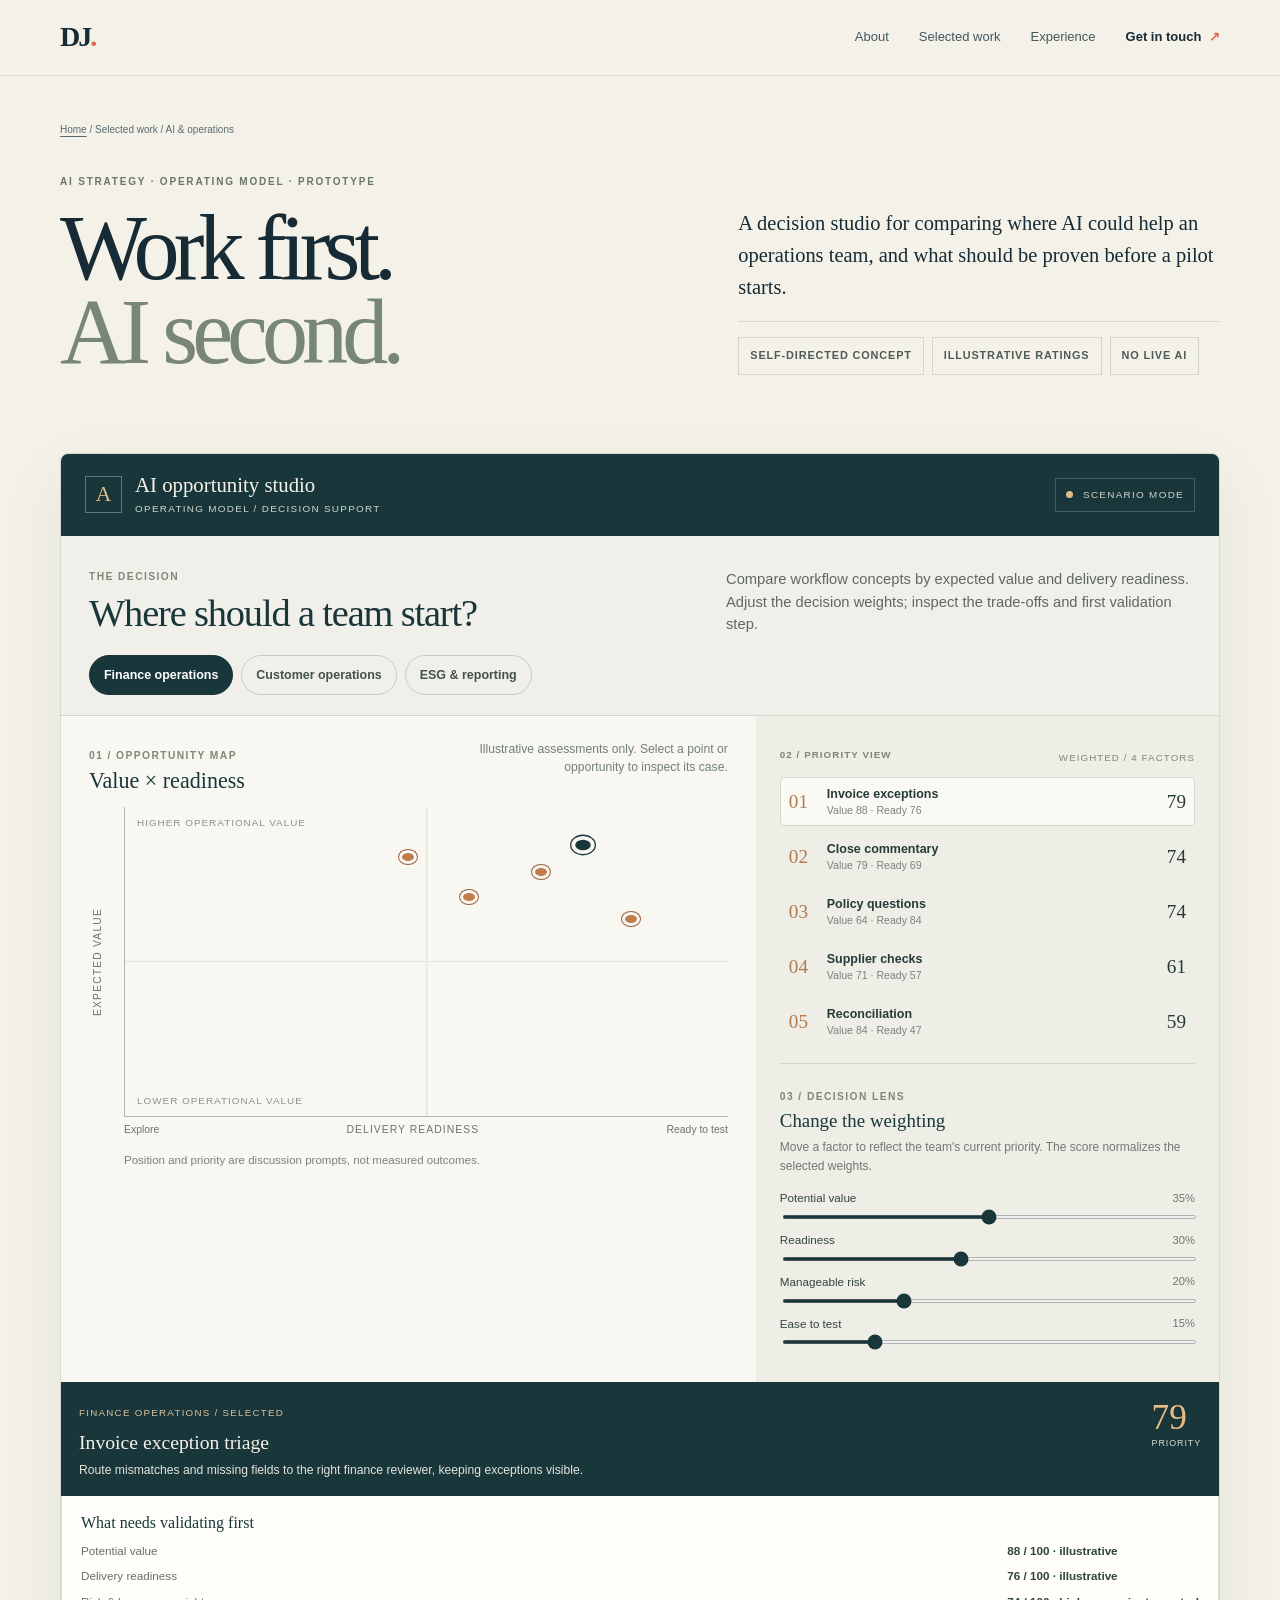
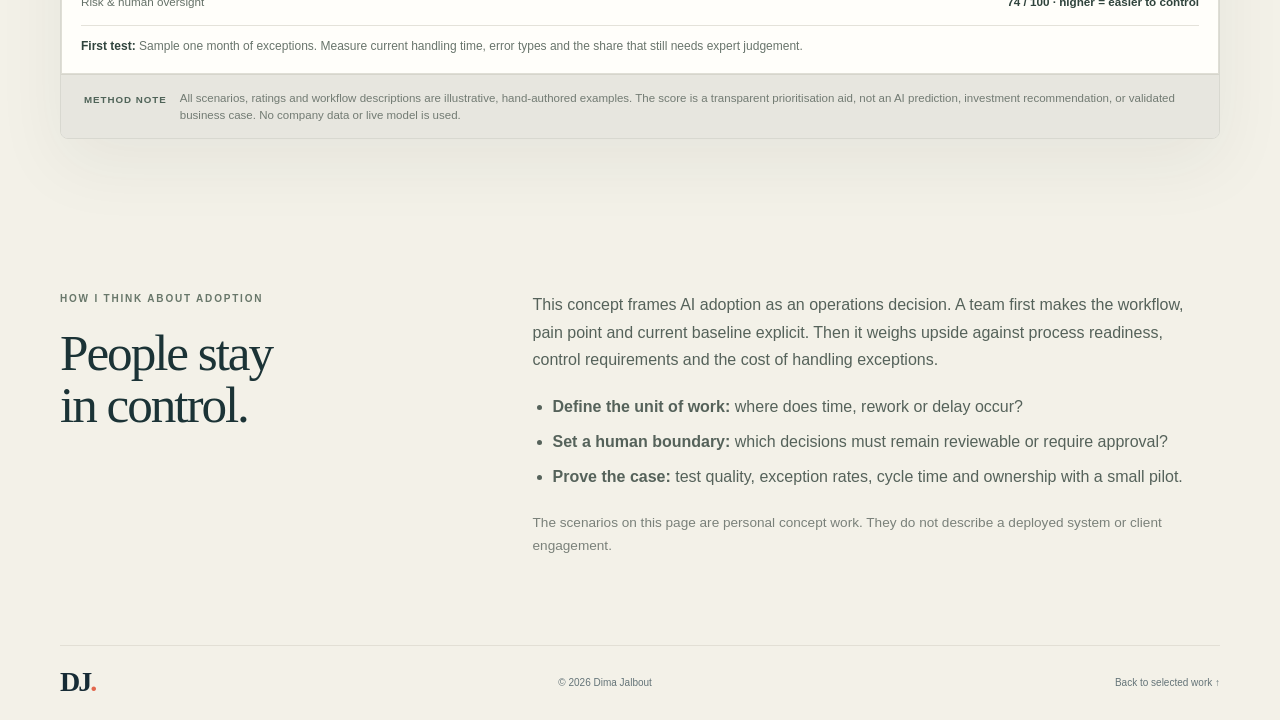
==== commit 39d6a49c: "Refine AI opportunity studio and scoring" ====
--- a/pulse-ai.html
+++ b/pulse-ai.html
@@ -4,7 +4,7 @@
   <meta charset="utf-8"><meta name="viewport" content="width=device-width, initial-scale=1">
   <meta name="theme-color" content="#f7f6f2"><meta name="description" content="An interactive, fictional AI opportunity assessment for comparing business operations use cases by value, readiness, risk and human oversight.">
   <title>AI Opportunity Studio | Dima Jalbout</title><link rel="icon" href="assets/favicon.svg" type="image/svg+xml"><link rel="stylesheet" href="styles.css?v=opportunity-studio-20261015"><style>
-  .op-hero{padding-top:46px;padding-bottom:28px}.op-hero-grid{display:grid;grid-template-columns:1.1fr .9fr;gap:7vw;align-items:end;margin:36px 0 26px}.op-hero h1{font-size:clamp(3.2rem,7.2vw,6.9rem);line-height:.91;letter-spacing:-.065em;max-width:780px;margin:0}.op-hero h1 span{color:#788775}.op-dek{font:clamp(1.08rem,1.6vw,1.34rem)/1.55 var(--serif,Georgia,serif);max-width:490px;margin:0 0 18px}.op-tags{display:flex;gap:8px;flex-wrap:wrap;border-top:1px solid #d9d7ce;padding-top:15px}.op-tags span{font-size:.68rem;letter-spacing:.08em;font-weight:700;color:#4c5b53;border:1px solid #d4d5cb;padding:9px 11px}.studio{background:#f0efe9;border:1px solid #d8d8d0;border-radius:8px;overflow:hidden;margin:24px auto 70px;box-shadow:0 24px 70px #23342b10}.studio-head{background:#19373a;color:#f5f2e9;padding:19px 24px;display:flex;justify-content:space-between;align-items:center;gap:15px}.studio-brand{display:flex;align-items:center;gap:13px}.studio-monogram{width:37px;height:37px;border:1px solid #f5f2e955;display:grid;place-items:center;font:1.35rem Georgia,serif;color:#dfb986}.studio-brand strong{display:block;font:1.3rem Georgia,serif}.studio-brand small,.studio-state{display:block;margin-top:4px;font-size:.62rem;letter-spacing:.13em;color:#d0d6ce}.studio-state{border:1px solid #ffffff30;padding:8px 10px;margin:0;white-space:nowrap}.studio-state i{display:inline-block;width:7px;height:7px;background:#debb83;border-radius:50%;margin-right:6px}.studio-intro{display:flex;justify-content:space-between;align-items:end;gap:20px;padding:26px 28px 20px}.studio-intro h2{font:clamp(1.8rem,3vw,2.6rem)/1.08 Georgia,serif;letter-spacing:-.03em;margin:6px 0 0;color:#19373a}.studio-intro p{max-width:465px;margin:0;color:#5e6961;line-height:1.5;font-size:.92rem}.studio-eyebrow{font-size:.64rem;letter-spacing:.14em;font-weight:700;color:#7d8876}.scenario-row{display:flex;gap:8px;padding:0 28px 20px;overflow-x:auto}.scenario-button{font:600 .78rem/1.3 Arial,sans-serif;color:#43534b;border:1px solid #c9cbc2;background:transparent;padding:11px 14px;border-radius:99px;white-space:nowrap;cursor:pointer;transition:background .2s,color .2s,border-color .2s}.scenario-button[aria-pressed="true"]{background:#19373a;color:#fff;border-color:#19373a}.scenario-button:focus-visible,.rank-item:focus-visible,.scatter-point:focus-visible,.studio input:focus-visible{outline:3px solid #d39a61;outline-offset:3px}.studio-body{display:grid;grid-template-columns:minmax(0,1.2fr) minmax(280px,.8fr);border-top:1px solid #d4d4cb}.portfolio-panel{padding:25px 28px 27px;background:#f8f7f1}.panel-head{display:flex;justify-content:space-between;gap:14px;align-items:start;margin-bottom:13px}.panel-head h3,.knob-panel h3{font:1.38rem Georgia,serif;color:#19373a;margin:2px 0 0}.panel-head p{font-size:.76rem;line-height:1.45;color:#718078;margin:0;max-width:260px;text-align:right}.matrix{position:relative;height:310px;margin:9px 0 5px 35px;border-left:1px solid #aeb8ad;border-bottom:1px solid #aeb8ad;background:linear-gradient(90deg,transparent 49.8%,#e4e6df 50%,transparent 50.3%),linear-gradient(0deg,transparent 49.8%,#e4e6df 50%,transparent 50.3%)}.matrix:before,.matrix:after{position:absolute;color:#89928a;font-size:.62rem;letter-spacing:.1em}.matrix:before{content:"READY TO TEST";top:8px;left:12px}.matrix:after{content:"BUILD THE CASE";bottom:8px;left:12px}.axis-y{position:absolute;left:-35px;top:50%;transform:translateY(-50%) rotate(180deg);writing-mode:vertical-rl;font-size:.64rem;letter-spacing:.12em;color:#68746a}.axis-x{display:flex;justify-content:space-between;margin-left:35px;color:#68746a;font-size:.65rem}.axis-x span:nth-child(2){letter-spacing:.1em;text-transform:uppercase}.scatter-point{position:absolute;width:14px;height:14px;border:3px solid #f8f7f1;border-radius:50%;background:#c17c4a;box-shadow:0 0 0 1px #9b613b;cursor:pointer;transform:translate(-50%,50%);transition:transform .18s,box-shadow .18s}.scatter-point:hover,.scatter-point.is-selected{transform:translate(-50%,50%) scale(1.3);box-shadow:0 0 0 5px #c17c4a27}.scatter-point.is-top{background:#19373a;box-shadow:0 0 0 1px #19373a}.matrix-caption{margin:12px 0 0 35px;color:#7a837b;font-size:.72rem}.studio-side{padding:24px 24px 26px;background:#eeede6}.rank-head{display:flex;justify-content:space-between;align-items:end;margin-bottom:12px}.rank-head span{font-size:.61rem;letter-spacing:.11em;color:#7d8876}.rank-list{display:grid;gap:6px}.rank-item{display:grid;grid-template-columns:28px 1fr auto;gap:10px;align-items:center;width:100%;text-align:left;border:1px solid transparent;background:transparent;padding:9px 8px;cursor:pointer;color:#263a37;border-radius:4px}.rank-item:hover,.rank-item[aria-pressed="true"]{background:#faf9f4;border-color:#d8d8cf}.rank-num{font:1.2rem Georgia,serif;color:#b17b50}.rank-title{font-size:.78rem;font-weight:650}.rank-sub{display:block;font-size:.66rem;font-weight:400;color:#7c847e;margin-top:3px}.rank-score{font:1.2rem Georgia,serif}.knob-panel{border-top:1px solid #d3d3c9;margin-top:17px;padding-top:18px}.knob-panel h3{font-size:1.18rem}.knob-panel>p{color:#6f7a71;font-size:.75rem;margin:6px 0 13px}.weight{display:grid;grid-template-columns:1fr 40px;gap:5px 10px;align-items:center;margin:10px 0}.weight label{font-size:.73rem;color:#344640}.weight output{text-align:right;font-variant-numeric:tabular-nums;font-size:.7rem;color:#69776d}.weight input{grid-column:1/3;width:100%;height:4px;accent-color:#19373a;cursor:pointer}.selected-card{display:grid;grid-template-columns:1fr auto;gap:12px;align-items:start;padding:16px 18px;background:#19373a;color:#f5f2e9}.selected-card .sc-label{font-size:.61rem;letter-spacing:.13em;color:#d8c19b}.selected-card h3{font:1.23rem/1.2 Georgia,serif;margin:7px 0}.selected-card p{font-size:.76rem;line-height:1.5;color:#e2e4db;margin:0}.selected-score{font:2.2rem Georgia,serif;color:#e8bd86}.selected-score small{display:block;font: .56rem Arial,sans-serif;letter-spacing:.1em;text-transform:uppercase;text-align:right;color:#d7dbd2}.rationale{padding:18px 19px;background:#fffefa;border:1px solid #dfded5;border-top:0}.rationale h4{font:1rem Georgia,serif;color:#19373a;margin:0 0 10px}.rationale dl{display:grid;grid-template-columns:1fr auto;gap:7px;margin:0;font-size:.73rem;color:#657168}.rationale dd{margin:0;font-weight:650;color:#30443d}.rationale .next-step{border-top:1px solid #e4e2da;padding-top:12px;margin:13px 0 0;color:#69756c;font-size:.75rem;line-height:1.45}.rationale .next-step strong{color:#30443d}.studio-disclaimer{padding:15px 23px;background:#e7e6df;border-top:1px solid #d6d5cc;display:flex;gap:13px;align-items:start}.studio-disclaimer b{font-size:.61rem;letter-spacing:.1em;color:#4f6358;white-space:nowrap;padding-top:2px}.studio-disclaimer p{font-size:.72rem;line-height:1.45;color:#727b73;margin:0}.op-case{display:grid;grid-template-columns:.7fr 1.3fr;gap:8vw;padding:0 0 72px}.op-case h2{font:clamp(2rem,4vw,3.5rem)/1 Georgia,serif;letter-spacing:-.04em;color:#1b3336;margin:9px 0}.op-case-copy{max-width:670px;color:#55625a;line-height:1.7}.op-case-copy p{margin:0 0 16px}.op-case-copy ul{padding-left:20px}.op-case-copy li{padding:4px 0}.op-case-note{color:#7a817a;font-size:.85rem}.pulse-intro .breadcrumb,.pulse-intro .eyebrow{margin-top:0}
+  .op-hero{padding-top:46px;padding-bottom:28px}.op-hero-grid{display:grid;grid-template-columns:1.1fr .9fr;gap:7vw;align-items:end;margin:36px 0 26px}.op-hero h1{font-size:clamp(3.2rem,7.2vw,6.9rem);line-height:.91;letter-spacing:-.065em;max-width:780px;margin:0}.op-hero h1 span{color:#788775}.op-dek{font:clamp(1.08rem,1.6vw,1.34rem)/1.55 var(--serif,Georgia,serif);max-width:490px;margin:0 0 18px}.op-tags{display:flex;gap:8px;flex-wrap:wrap;border-top:1px solid #d9d7ce;padding-top:15px}.op-tags span{font-size:.68rem;letter-spacing:.08em;font-weight:700;color:#4c5b53;border:1px solid #d4d5cb;padding:9px 11px}.studio{background:#f0efe9;border:1px solid #d8d8d0;border-radius:8px;overflow:hidden;margin:24px auto 70px;box-shadow:0 24px 70px #23342b10}.studio-head{background:#19373a;color:#f5f2e9;padding:19px 24px;display:flex;justify-content:space-between;align-items:center;gap:15px}.studio-brand{display:flex;align-items:center;gap:13px}.studio-monogram{width:37px;height:37px;border:1px solid #f5f2e955;display:grid;place-items:center;font:1.35rem Georgia,serif;color:#dfb986}.studio-brand strong{display:block;font:1.3rem Georgia,serif}.studio-brand small,.studio-state{display:block;margin-top:4px;font-size:.62rem;letter-spacing:.13em;color:#d0d6ce}.studio-state{border:1px solid #ffffff30;padding:8px 10px;margin:0;white-space:nowrap}.studio-state i{display:inline-block;width:7px;height:7px;background:#debb83;border-radius:50%;margin-right:6px}.studio-intro{display:flex;justify-content:space-between;align-items:end;gap:20px;padding:26px 28px 20px}.studio-intro h2{font:clamp(1.8rem,3vw,2.6rem)/1.08 Georgia,serif;letter-spacing:-.03em;margin:6px 0 0;color:#19373a}.studio-intro p{max-width:465px;margin:0;color:#5e6961;line-height:1.5;font-size:.92rem}.studio-eyebrow{font-size:.64rem;letter-spacing:.14em;font-weight:700;color:#7d8876}.scenario-row{display:flex;gap:8px;padding:0 28px 20px;overflow-x:auto}.scenario-button{font:600 .78rem/1.3 Arial,sans-serif;color:#43534b;border:1px solid #c9cbc2;background:transparent;padding:11px 14px;border-radius:99px;white-space:nowrap;cursor:pointer;transition:background .2s,color .2s,border-color .2s}.scenario-button[aria-pressed="true"]{background:#19373a;color:#fff;border-color:#19373a}.scenario-button:focus-visible,.rank-item:focus-visible,.scatter-point:focus-visible,.studio input:focus-visible{outline:3px solid #d39a61;outline-offset:3px}.studio-body{display:grid;grid-template-columns:minmax(0,1.2fr) minmax(280px,.8fr);border-top:1px solid #d4d4cb}.portfolio-panel{padding:25px 28px 27px;background:#f8f7f1}.panel-head{display:flex;justify-content:space-between;gap:14px;align-items:start;margin-bottom:13px}.panel-head h3,.knob-panel h3{font:1.38rem Georgia,serif;color:#19373a;margin:2px 0 0}.panel-head p{font-size:.76rem;line-height:1.45;color:#718078;margin:0;max-width:260px;text-align:right}.matrix{position:relative;height:310px;margin:9px 0 5px 35px;border-left:1px solid #aeb8ad;border-bottom:1px solid #aeb8ad;background:linear-gradient(90deg,transparent 49.8%,#e4e6df 50%,transparent 50.3%),linear-gradient(0deg,transparent 49.8%,#e4e6df 50%,transparent 50.3%)}.matrix:before,.matrix:after{position:absolute;color:#89928a;font-size:.62rem;letter-spacing:.1em}.matrix:before{content:"HIGHER OPERATIONAL VALUE";top:8px;left:12px}.matrix:after{content:"LOWER OPERATIONAL VALUE";bottom:8px;left:12px}.axis-y{position:absolute;left:-35px;top:50%;transform:translateY(-50%) rotate(180deg);writing-mode:vertical-rl;font-size:.64rem;letter-spacing:.12em;color:#68746a}.axis-x{display:flex;justify-content:space-between;margin-left:35px;color:#68746a;font-size:.65rem}.axis-x span:nth-child(2){letter-spacing:.1em;text-transform:uppercase}.scatter-point{position:absolute;width:14px;height:14px;border:3px solid #f8f7f1;border-radius:50%;background:#c17c4a;box-shadow:0 0 0 1px #9b613b;cursor:pointer;transform:translate(-50%,50%);transition:transform .18s,box-shadow .18s}.scatter-point:hover,.scatter-point.is-selected{transform:translate(-50%,50%) scale(1.3);box-shadow:0 0 0 5px #c17c4a27}.scatter-point.is-top{background:#19373a;box-shadow:0 0 0 1px #19373a}.matrix-caption{margin:12px 0 0 35px;color:#7a837b;font-size:.72rem}.studio-side{padding:24px 24px 26px;background:#eeede6}.rank-head{display:flex;justify-content:space-between;align-items:end;margin-bottom:12px}.rank-head span{font-size:.61rem;letter-spacing:.11em;color:#7d8876}.rank-list{display:grid;gap:6px}.rank-item{display:grid;grid-template-columns:28px 1fr auto;gap:10px;align-items:center;width:100%;text-align:left;border:1px solid transparent;background:transparent;padding:9px 8px;cursor:pointer;color:#263a37;border-radius:4px}.rank-item:hover,.rank-item[aria-pressed="true"]{background:#faf9f4;border-color:#d8d8cf}.rank-num{font:1.2rem Georgia,serif;color:#b17b50}.rank-title{font-size:.78rem;font-weight:650}.rank-sub{display:block;font-size:.66rem;font-weight:400;color:#7c847e;margin-top:3px}.rank-score{font:1.2rem Georgia,serif}.knob-panel{border-top:1px solid #d3d3c9;margin-top:17px;padding-top:18px}.knob-panel h3{font-size:1.18rem}.knob-panel>p{color:#6f7a71;font-size:.75rem;margin:6px 0 13px}.weight{display:grid;grid-template-columns:1fr 40px;gap:5px 10px;align-items:center;margin:10px 0}.weight label{font-size:.73rem;color:#344640}.weight output{text-align:right;font-variant-numeric:tabular-nums;font-size:.7rem;color:#69776d}.weight input{grid-column:1/3;width:100%;height:4px;accent-color:#19373a;cursor:pointer}.selected-card{display:grid;grid-template-columns:1fr auto;gap:12px;align-items:start;padding:16px 18px;background:#19373a;color:#f5f2e9}.selected-card .sc-label{font-size:.61rem;letter-spacing:.13em;color:#d8c19b}.selected-card h3{font:1.23rem/1.2 Georgia,serif;margin:7px 0}.selected-card p{font-size:.76rem;line-height:1.5;color:#e2e4db;margin:0}.selected-score{font:2.2rem Georgia,serif;color:#e8bd86}.selected-score small{display:block;font: .56rem Arial,sans-serif;letter-spacing:.1em;text-transform:uppercase;text-align:right;color:#d7dbd2}.rationale{padding:18px 19px;background:#fffefa;border:1px solid #dfded5;border-top:0}.rationale h4{font:1rem Georgia,serif;color:#19373a;margin:0 0 10px}.rationale dl{display:grid;grid-template-columns:1fr auto;gap:7px;margin:0;font-size:.73rem;color:#657168}.rationale dd{margin:0;font-weight:650;color:#30443d}.rationale .next-step{border-top:1px solid #e4e2da;padding-top:12px;margin:13px 0 0;color:#69756c;font-size:.75rem;line-height:1.45}.rationale .next-step strong{color:#30443d}.studio-disclaimer{padding:15px 23px;background:#e7e6df;border-top:1px solid #d6d5cc;display:flex;gap:13px;align-items:start}.studio-disclaimer b{font-size:.61rem;letter-spacing:.1em;color:#4f6358;white-space:nowrap;padding-top:2px}.studio-disclaimer p{font-size:.72rem;line-height:1.45;color:#727b73;margin:0}.op-case{display:grid;grid-template-columns:.7fr 1.3fr;gap:8vw;padding:0 0 72px}.op-case h2{font:clamp(2rem,4vw,3.5rem)/1 Georgia,serif;letter-spacing:-.04em;color:#1b3336;margin:9px 0}.op-case-copy{max-width:670px;color:#55625a;line-height:1.7}.op-case-copy p{margin:0 0 16px}.op-case-copy ul{padding-left:20px}.op-case-copy li{padding:4px 0}.op-case-note{color:#7a817a;font-size:.85rem}.pulse-intro .breadcrumb,.pulse-intro .eyebrow{margin-top:0}
   @media(max-width:800px){.op-hero-grid{grid-template-columns:1fr;gap:22px}.op-dek{max-width:620px}.studio-body{grid-template-columns:1fr}.portfolio-panel{padding:23px 20px}.studio-side{padding:20px}.matrix{height:270px}.studio-intro{align-items:start;flex-direction:column}.studio-intro p{text-align:left}.op-case{grid-template-columns:1fr;gap:20px}}
   @media(max-width:480px){.op-hero{padding-top:25px}.op-hero-grid{margin:24px 0 20px}.op-hero h1{font-size:clamp(2.85rem,13vw,4.2rem)}.op-tags span{font-size:.58rem;padding:8px}.studio{margin-top:17px;margin-bottom:48px}.studio-head{padding:14px}.studio-intro{padding:22px 17px 18px}.scenario-row{padding:0 17px 16px}.studio-brand strong{font-size:1.08rem}.studio-brand small{font-size:.52rem}.studio-state{font-size:.52rem;padding:7px}.portfolio-panel{padding:21px 15px}.panel-head{display:block}.panel-head p{text-align:left;margin-top:8px}.matrix{height:245px;margin-left:29px}.axis-y{left:-29px}.axis-x,.matrix-caption{margin-left:29px}.rank-item{padding:9px 4px}.studio-disclaimer{display:block;padding:13px 16px}.studio-disclaimer p{margin-top:7px}}
   @media(prefers-reduced-motion:reduce){.scenario-button,.scatter-point{transition:none}}
@@ -16,7 +16,7 @@
   <main id="main">
     <section class="op-hero page-width pulse-intro">
       <p class="breadcrumb"><a href="index.html">Home</a> / Selected work / AI &amp; operations</p>
-      <div class="op-hero-grid"><div><p class="eyebrow">AI STRATEGY · OPERATING MODEL · PROTOTYPE</p><h1>Pick the right workflow.<br><span>Before you pick a model.</span></h1></div><div><p class="op-dek">A decision studio for comparing where AI could help an operations team, and what should be proven before a pilot starts.</p><div class="op-tags"><span>SELF-DIRECTED CONCEPT</span><span>ILLUSTRATIVE RATINGS</span><span>NO LIVE AI</span></div></div></div>
+      <div class="op-hero-grid"><div><p class="eyebrow">AI STRATEGY · OPERATING MODEL · PROTOTYPE</p><h1>Work first.<br><span>AI second.</span></h1></div><div><p class="op-dek">A decision studio for comparing where AI could help an operations team, and what should be proven before a pilot starts.</p><div class="op-tags"><span>SELF-DIRECTED CONCEPT</span><span>ILLUSTRATIVE RATINGS</span><span>NO LIVE AI</span></div></div></div>
     </section>
     <section class="tool-section page-width" aria-labelledby="studio-title">
       <div class="studio">
@@ -24,14 +24,14 @@
         <div class="studio-intro"><div><span class="studio-eyebrow">THE DECISION</span><h2>Where should a team start?</h2></div><p>Compare workflow concepts by expected value and delivery readiness. Adjust the decision weights; inspect the trade-offs and first validation step.</p></div>
         <div class="scenario-row" role="group" aria-label="Choose a fictional operations context"><button class="scenario-button" type="button" aria-pressed="true" data-scenario="finance">Finance operations</button><button class="scenario-button" type="button" aria-pressed="false" data-scenario="customer">Customer operations</button><button class="scenario-button" type="button" aria-pressed="false" data-scenario="reporting">ESG &amp; reporting</button></div>
         <div class="studio-body"><section class="portfolio-panel" aria-labelledby="portfolio-heading"><div class="panel-head"><div><span class="studio-eyebrow">01 / OPPORTUNITY MAP</span><h3 id="portfolio-heading">Value × readiness</h3></div><p>Illustrative assessments only. Select a point or opportunity to inspect its case.</p></div><div class="matrix" id="matrix" role="group" aria-label="Opportunity map. Horizontal axis is delivery readiness. Vertical axis is expected operational value."><span class="axis-y">EXPECTED VALUE</span></div><div class="axis-x" aria-hidden="true"><span>Explore</span><span>Delivery readiness</span><span>Ready to test</span></div><p class="matrix-caption">Position and priority are discussion prompts, not measured outcomes.</p></section>
-          <aside class="studio-side"><div class="rank-head"><div><span class="studio-eyebrow">02 / PRIORITY VIEW</span><h3 class="visually-hidden">Opportunity ranking</h3></div><span id="rank-method">WEIGHTED / 4 FACTORS</span></div><div class="rank-list" id="rank-list" aria-label="Ranked opportunities"></div><div class="knob-panel"><span class="studio-eyebrow">03 / DECISION LENS</span><h3>Change the weighting</h3><p>Move a factor to reflect the team's current priority.</p><div id="weights"></div></div></aside>
+          <aside class="studio-side"><div class="rank-head"><div><span class="studio-eyebrow">02 / PRIORITY VIEW</span><h3 class="visually-hidden">Opportunity ranking</h3></div><span id="rank-method">WEIGHTED / 4 FACTORS</span></div><div class="rank-list" id="rank-list" aria-label="Ranked opportunities"></div><div class="knob-panel"><span class="studio-eyebrow">03 / DECISION LENS</span><h3>Change the weighting</h3><p>Move a factor to reflect the team's current priority. The score normalizes the selected weights.</p><div id="weights"></div></div></aside>
         </div>
         <div class="selected-card" aria-live="polite"><div><span class="sc-label" id="selected-category">SELECTED OPPORTUNITY</span><h3 id="selected-title">Loading opportunity…</h3><p id="selected-summary"></p></div><div class="selected-score" id="selected-score">—<small>priority</small></div></div>
         <div class="rationale"><h4>What needs validating first</h4><dl><dt>Potential value</dt><dd id="selected-value"></dd><dt>Delivery readiness</dt><dd id="selected-ready"></dd><dt>Risk &amp; human oversight</dt><dd id="selected-risk"></dd></dl><p class="next-step"><strong>First test:</strong> <span id="selected-test"></span></p></div>
         <div class="studio-disclaimer"><b>METHOD NOTE</b><p>All scenarios, ratings and workflow descriptions are illustrative, hand-authored examples. The score is a transparent prioritisation aid, not an AI prediction, investment recommendation, or validated business case. No company data or live model is used.</p></div>
       </div>
     </section>
-    <section class="op-case page-width"><div><p class="eyebrow">HOW I THINK ABOUT ADOPTION</p><h2>Start with the work.<br>Keep a person in the loop.</h2></div><div class="op-case-copy"><p>This concept frames AI adoption as an operations decision. A team first makes the workflow, pain point and current baseline explicit. Then it weighs upside against process readiness, control requirements and the cost of handling exceptions.</p><ul><li><strong>Define the unit of work:</strong> where does time, rework or delay occur?</li><li><strong>Set a human boundary:</strong> which decisions must remain reviewable or require approval?</li><li><strong>Prove the case:</strong> test quality, exception rates, cycle time and ownership with a small pilot.</li></ul><p class="op-case-note">The scenarios on this page are personal concept work. They do not describe a deployed system or client engagement.</p></div></section>
+    <section class="op-case page-width"><div><p class="eyebrow">HOW I THINK ABOUT ADOPTION</p><h2>People stay<br><span>in control.</span></h2></div><div class="op-case-copy"><p>This concept frames AI adoption as an operations decision. A team first makes the workflow, pain point and current baseline explicit. Then it weighs upside against process readiness, control requirements and the cost of handling exceptions.</p><ul><li><strong>Define the unit of work:</strong> where does time, rework or delay occur?</li><li><strong>Set a human boundary:</strong> which decisions must remain reviewable or require approval?</li><li><strong>Prove the case:</strong> test quality, exception rates, cycle time and ownership with a small pilot.</li></ul><p class="op-case-note">The scenarios on this page are personal concept work. They do not describe a deployed system or client engagement.</p></div></section>
   </main>
   <footer class="site-footer page-width"><a class="wordmark" href="index.html">DJ<span>.</span></a><p>© 2026 Dima Jalbout</p><a href="index.html#work">Back to selected work ↑</a></footer>
   <script>
@@ -67,7 +67,7 @@
       $('#selected-category').textContent=`${scenario==='finance'?'FINANCE OPERATIONS':scenario==='customer'?'CUSTOMER OPERATIONS':'ESG & REPORTING'} / SELECTED`;$('#selected-title').textContent=chosen.name;$('#selected-summary').textContent=chosen.summary;$('#selected-score').innerHTML=`${chosen.score}<small>priority</small>`;$('#selected-value').textContent=`${chosen.value} / 100 · illustrative`;$('#selected-ready').textContent=`${chosen.ready} / 100 · illustrative`;$('#selected-risk').textContent=`${chosen.risk} / 100 · higher = easier to control`;$('#selected-test').textContent=chosen.test;
       if(!$('#weights').hasChildNodes())$('#weights').innerHTML=factors.map(([k,label])=>`<div class="weight"><label for="weight-${k}">${label}</label><output id="out-${k}" for="weight-${k}">${weights[k]}%</output><input id="weight-${k}" data-weight="${k}" type="range" min="0" max="70" step="5" value="${weights[k]}" aria-label="${label} weighting"></div>`).join('');if(!$('#weights').dataset.ready){$('#weights').dataset.ready='true';document.querySelectorAll('[data-weight]').forEach(input=>input.addEventListener('input',e=>{const key=e.target.dataset.weight,amount=Number(e.target.value);weights[key]=amount;$('#out-'+key).value=amount+'%';render()}))}
     }
-    document.querySelectorAll('[data-scenario]').forEach(b=>b.addEventListener('click',()=>{scenario=b.dataset.scenario;selected=data[scenario][0].id;document.querySelectorAll('[data-scenario]').forEach(x=>x.setAttribute('aria-pressed',String(x===b)));render()}));render();const menu=document.querySelector('.menu-toggle'),nav=document.querySelector('#site-nav');menu.addEventListener('click',()=>{const open=menu.getAttribute('aria-expanded')!=='true';menu.setAttribute('aria-expanded',String(open));nav.classList.toggle('is-open',open)});
+    document.querySelectorAll('[data-scenario]').forEach(b=>b.addEventListener('click',()=>{scenario=b.dataset.scenario;selected=data[scenario].map(o=>({...o,score:score(o)})).sort((a,b)=>b.score-a.score)[0].id;document.querySelectorAll('[data-scenario]').forEach(x=>x.setAttribute('aria-pressed',String(x===b)));render()}));render();const menu=document.querySelector('.menu-toggle'),nav=document.querySelector('#site-nav');menu.addEventListener('click',()=>{const open=menu.getAttribute('aria-expanded')!=='true';menu.setAttribute('aria-expanded',String(open));nav.classList.toggle('is-open',open)});
   })();
   </script>
 </body>
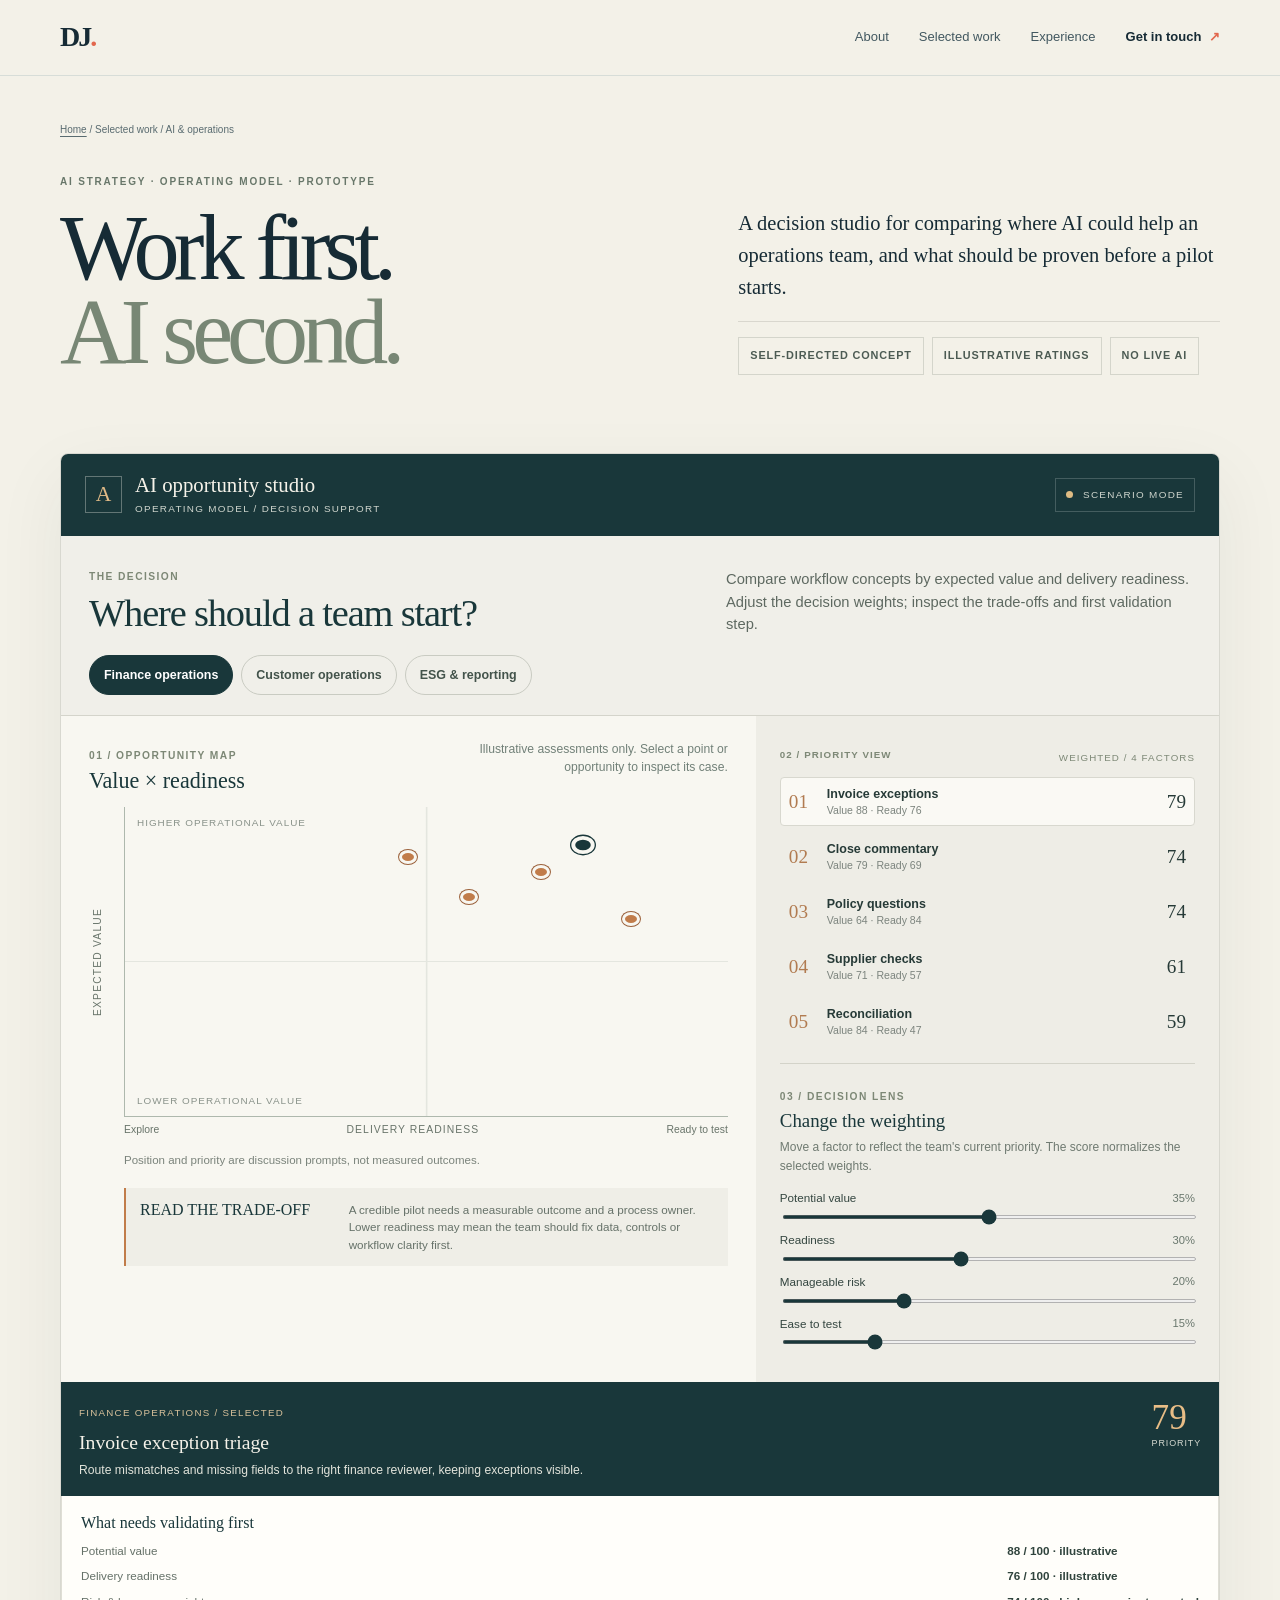
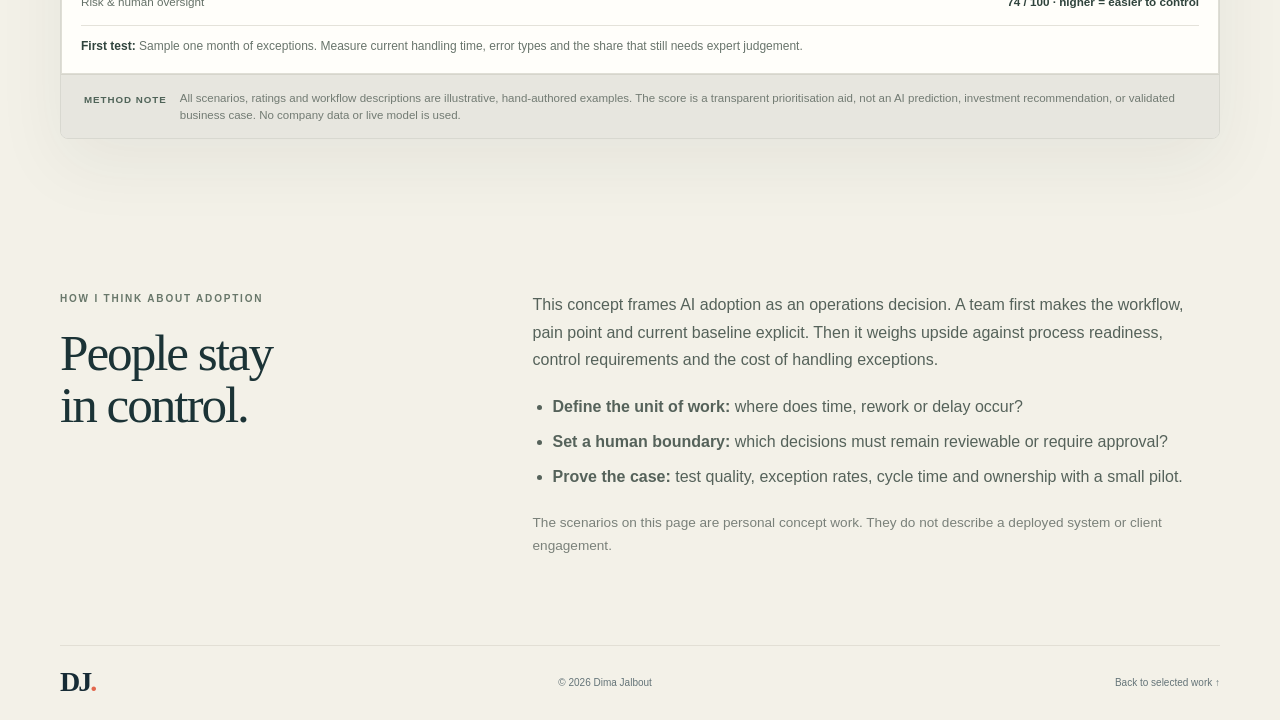
==== commit ef046f6d: "Add decision guide to the opportunity map" ====
--- a/pulse-ai.html
+++ b/pulse-ai.html
@@ -4,7 +4,7 @@
   <meta charset="utf-8"><meta name="viewport" content="width=device-width, initial-scale=1">
   <meta name="theme-color" content="#f7f6f2"><meta name="description" content="An interactive, fictional AI opportunity assessment for comparing business operations use cases by value, readiness, risk and human oversight.">
   <title>AI Opportunity Studio | Dima Jalbout</title><link rel="icon" href="assets/favicon.svg" type="image/svg+xml"><link rel="stylesheet" href="styles.css?v=opportunity-studio-20261015"><style>
-  .op-hero{padding-top:46px;padding-bottom:28px}.op-hero-grid{display:grid;grid-template-columns:1.1fr .9fr;gap:7vw;align-items:end;margin:36px 0 26px}.op-hero h1{font-size:clamp(3.2rem,7.2vw,6.9rem);line-height:.91;letter-spacing:-.065em;max-width:780px;margin:0}.op-hero h1 span{color:#788775}.op-dek{font:clamp(1.08rem,1.6vw,1.34rem)/1.55 var(--serif,Georgia,serif);max-width:490px;margin:0 0 18px}.op-tags{display:flex;gap:8px;flex-wrap:wrap;border-top:1px solid #d9d7ce;padding-top:15px}.op-tags span{font-size:.68rem;letter-spacing:.08em;font-weight:700;color:#4c5b53;border:1px solid #d4d5cb;padding:9px 11px}.studio{background:#f0efe9;border:1px solid #d8d8d0;border-radius:8px;overflow:hidden;margin:24px auto 70px;box-shadow:0 24px 70px #23342b10}.studio-head{background:#19373a;color:#f5f2e9;padding:19px 24px;display:flex;justify-content:space-between;align-items:center;gap:15px}.studio-brand{display:flex;align-items:center;gap:13px}.studio-monogram{width:37px;height:37px;border:1px solid #f5f2e955;display:grid;place-items:center;font:1.35rem Georgia,serif;color:#dfb986}.studio-brand strong{display:block;font:1.3rem Georgia,serif}.studio-brand small,.studio-state{display:block;margin-top:4px;font-size:.62rem;letter-spacing:.13em;color:#d0d6ce}.studio-state{border:1px solid #ffffff30;padding:8px 10px;margin:0;white-space:nowrap}.studio-state i{display:inline-block;width:7px;height:7px;background:#debb83;border-radius:50%;margin-right:6px}.studio-intro{display:flex;justify-content:space-between;align-items:end;gap:20px;padding:26px 28px 20px}.studio-intro h2{font:clamp(1.8rem,3vw,2.6rem)/1.08 Georgia,serif;letter-spacing:-.03em;margin:6px 0 0;color:#19373a}.studio-intro p{max-width:465px;margin:0;color:#5e6961;line-height:1.5;font-size:.92rem}.studio-eyebrow{font-size:.64rem;letter-spacing:.14em;font-weight:700;color:#7d8876}.scenario-row{display:flex;gap:8px;padding:0 28px 20px;overflow-x:auto}.scenario-button{font:600 .78rem/1.3 Arial,sans-serif;color:#43534b;border:1px solid #c9cbc2;background:transparent;padding:11px 14px;border-radius:99px;white-space:nowrap;cursor:pointer;transition:background .2s,color .2s,border-color .2s}.scenario-button[aria-pressed="true"]{background:#19373a;color:#fff;border-color:#19373a}.scenario-button:focus-visible,.rank-item:focus-visible,.scatter-point:focus-visible,.studio input:focus-visible{outline:3px solid #d39a61;outline-offset:3px}.studio-body{display:grid;grid-template-columns:minmax(0,1.2fr) minmax(280px,.8fr);border-top:1px solid #d4d4cb}.portfolio-panel{padding:25px 28px 27px;background:#f8f7f1}.panel-head{display:flex;justify-content:space-between;gap:14px;align-items:start;margin-bottom:13px}.panel-head h3,.knob-panel h3{font:1.38rem Georgia,serif;color:#19373a;margin:2px 0 0}.panel-head p{font-size:.76rem;line-height:1.45;color:#718078;margin:0;max-width:260px;text-align:right}.matrix{position:relative;height:310px;margin:9px 0 5px 35px;border-left:1px solid #aeb8ad;border-bottom:1px solid #aeb8ad;background:linear-gradient(90deg,transparent 49.8%,#e4e6df 50%,transparent 50.3%),linear-gradient(0deg,transparent 49.8%,#e4e6df 50%,transparent 50.3%)}.matrix:before,.matrix:after{position:absolute;color:#89928a;font-size:.62rem;letter-spacing:.1em}.matrix:before{content:"HIGHER OPERATIONAL VALUE";top:8px;left:12px}.matrix:after{content:"LOWER OPERATIONAL VALUE";bottom:8px;left:12px}.axis-y{position:absolute;left:-35px;top:50%;transform:translateY(-50%) rotate(180deg);writing-mode:vertical-rl;font-size:.64rem;letter-spacing:.12em;color:#68746a}.axis-x{display:flex;justify-content:space-between;margin-left:35px;color:#68746a;font-size:.65rem}.axis-x span:nth-child(2){letter-spacing:.1em;text-transform:uppercase}.scatter-point{position:absolute;width:14px;height:14px;border:3px solid #f8f7f1;border-radius:50%;background:#c17c4a;box-shadow:0 0 0 1px #9b613b;cursor:pointer;transform:translate(-50%,50%);transition:transform .18s,box-shadow .18s}.scatter-point:hover,.scatter-point.is-selected{transform:translate(-50%,50%) scale(1.3);box-shadow:0 0 0 5px #c17c4a27}.scatter-point.is-top{background:#19373a;box-shadow:0 0 0 1px #19373a}.matrix-caption{margin:12px 0 0 35px;color:#7a837b;font-size:.72rem}.studio-side{padding:24px 24px 26px;background:#eeede6}.rank-head{display:flex;justify-content:space-between;align-items:end;margin-bottom:12px}.rank-head span{font-size:.61rem;letter-spacing:.11em;color:#7d8876}.rank-list{display:grid;gap:6px}.rank-item{display:grid;grid-template-columns:28px 1fr auto;gap:10px;align-items:center;width:100%;text-align:left;border:1px solid transparent;background:transparent;padding:9px 8px;cursor:pointer;color:#263a37;border-radius:4px}.rank-item:hover,.rank-item[aria-pressed="true"]{background:#faf9f4;border-color:#d8d8cf}.rank-num{font:1.2rem Georgia,serif;color:#b17b50}.rank-title{font-size:.78rem;font-weight:650}.rank-sub{display:block;font-size:.66rem;font-weight:400;color:#7c847e;margin-top:3px}.rank-score{font:1.2rem Georgia,serif}.knob-panel{border-top:1px solid #d3d3c9;margin-top:17px;padding-top:18px}.knob-panel h3{font-size:1.18rem}.knob-panel>p{color:#6f7a71;font-size:.75rem;margin:6px 0 13px}.weight{display:grid;grid-template-columns:1fr 40px;gap:5px 10px;align-items:center;margin:10px 0}.weight label{font-size:.73rem;color:#344640}.weight output{text-align:right;font-variant-numeric:tabular-nums;font-size:.7rem;color:#69776d}.weight input{grid-column:1/3;width:100%;height:4px;accent-color:#19373a;cursor:pointer}.selected-card{display:grid;grid-template-columns:1fr auto;gap:12px;align-items:start;padding:16px 18px;background:#19373a;color:#f5f2e9}.selected-card .sc-label{font-size:.61rem;letter-spacing:.13em;color:#d8c19b}.selected-card h3{font:1.23rem/1.2 Georgia,serif;margin:7px 0}.selected-card p{font-size:.76rem;line-height:1.5;color:#e2e4db;margin:0}.selected-score{font:2.2rem Georgia,serif;color:#e8bd86}.selected-score small{display:block;font: .56rem Arial,sans-serif;letter-spacing:.1em;text-transform:uppercase;text-align:right;color:#d7dbd2}.rationale{padding:18px 19px;background:#fffefa;border:1px solid #dfded5;border-top:0}.rationale h4{font:1rem Georgia,serif;color:#19373a;margin:0 0 10px}.rationale dl{display:grid;grid-template-columns:1fr auto;gap:7px;margin:0;font-size:.73rem;color:#657168}.rationale dd{margin:0;font-weight:650;color:#30443d}.rationale .next-step{border-top:1px solid #e4e2da;padding-top:12px;margin:13px 0 0;color:#69756c;font-size:.75rem;line-height:1.45}.rationale .next-step strong{color:#30443d}.studio-disclaimer{padding:15px 23px;background:#e7e6df;border-top:1px solid #d6d5cc;display:flex;gap:13px;align-items:start}.studio-disclaimer b{font-size:.61rem;letter-spacing:.1em;color:#4f6358;white-space:nowrap;padding-top:2px}.studio-disclaimer p{font-size:.72rem;line-height:1.45;color:#727b73;margin:0}.op-case{display:grid;grid-template-columns:.7fr 1.3fr;gap:8vw;padding:0 0 72px}.op-case h2{font:clamp(2rem,4vw,3.5rem)/1 Georgia,serif;letter-spacing:-.04em;color:#1b3336;margin:9px 0}.op-case-copy{max-width:670px;color:#55625a;line-height:1.7}.op-case-copy p{margin:0 0 16px}.op-case-copy ul{padding-left:20px}.op-case-copy li{padding:4px 0}.op-case-note{color:#7a817a;font-size:.85rem}.pulse-intro .breadcrumb,.pulse-intro .eyebrow{margin-top:0}
+  .op-hero{padding-top:46px;padding-bottom:28px}.op-hero-grid{display:grid;grid-template-columns:1.1fr .9fr;gap:7vw;align-items:end;margin:36px 0 26px}.op-hero h1{font-size:clamp(3.2rem,7.2vw,6.9rem);line-height:.91;letter-spacing:-.065em;max-width:780px;margin:0}.op-hero h1 span{color:#788775}.op-dek{font:clamp(1.08rem,1.6vw,1.34rem)/1.55 var(--serif,Georgia,serif);max-width:490px;margin:0 0 18px}.op-tags{display:flex;gap:8px;flex-wrap:wrap;border-top:1px solid #d9d7ce;padding-top:15px}.op-tags span{font-size:.68rem;letter-spacing:.08em;font-weight:700;color:#4c5b53;border:1px solid #d4d5cb;padding:9px 11px}.studio{background:#f0efe9;border:1px solid #d8d8d0;border-radius:8px;overflow:hidden;margin:24px auto 70px;box-shadow:0 24px 70px #23342b10}.studio-head{background:#19373a;color:#f5f2e9;padding:19px 24px;display:flex;justify-content:space-between;align-items:center;gap:15px}.studio-brand{display:flex;align-items:center;gap:13px}.studio-monogram{width:37px;height:37px;border:1px solid #f5f2e955;display:grid;place-items:center;font:1.35rem Georgia,serif;color:#dfb986}.studio-brand strong{display:block;font:1.3rem Georgia,serif}.studio-brand small,.studio-state{display:block;margin-top:4px;font-size:.62rem;letter-spacing:.13em;color:#d0d6ce}.studio-state{border:1px solid #ffffff30;padding:8px 10px;margin:0;white-space:nowrap}.studio-state i{display:inline-block;width:7px;height:7px;background:#debb83;border-radius:50%;margin-right:6px}.studio-intro{display:flex;justify-content:space-between;align-items:end;gap:20px;padding:26px 28px 20px}.studio-intro h2{font:clamp(1.8rem,3vw,2.6rem)/1.08 Georgia,serif;letter-spacing:-.03em;margin:6px 0 0;color:#19373a}.studio-intro p{max-width:465px;margin:0;color:#5e6961;line-height:1.5;font-size:.92rem}.studio-eyebrow{font-size:.64rem;letter-spacing:.14em;font-weight:700;color:#7d8876}.scenario-row{display:flex;gap:8px;padding:0 28px 20px;overflow-x:auto}.scenario-button{font:600 .78rem/1.3 Arial,sans-serif;color:#43534b;border:1px solid #c9cbc2;background:transparent;padding:11px 14px;border-radius:99px;white-space:nowrap;cursor:pointer;transition:background .2s,color .2s,border-color .2s}.scenario-button[aria-pressed="true"]{background:#19373a;color:#fff;border-color:#19373a}.scenario-button:focus-visible,.rank-item:focus-visible,.scatter-point:focus-visible,.studio input:focus-visible{outline:3px solid #d39a61;outline-offset:3px}.studio-body{display:grid;grid-template-columns:minmax(0,1.2fr) minmax(280px,.8fr);border-top:1px solid #d4d4cb}.portfolio-panel{padding:25px 28px 27px;background:#f8f7f1}.panel-head{display:flex;justify-content:space-between;gap:14px;align-items:start;margin-bottom:13px}.panel-head h3,.knob-panel h3{font:1.38rem Georgia,serif;color:#19373a;margin:2px 0 0}.panel-head p{font-size:.76rem;line-height:1.45;color:#718078;margin:0;max-width:260px;text-align:right}.matrix{position:relative;height:310px;margin:9px 0 5px 35px;border-left:1px solid #aeb8ad;border-bottom:1px solid #aeb8ad;background:linear-gradient(90deg,transparent 49.8%,#e4e6df 50%,transparent 50.3%),linear-gradient(0deg,transparent 49.8%,#e4e6df 50%,transparent 50.3%)}.matrix:before,.matrix:after{position:absolute;color:#89928a;font-size:.62rem;letter-spacing:.1em}.matrix:before{content:"HIGHER OPERATIONAL VALUE";top:8px;left:12px}.matrix:after{content:"LOWER OPERATIONAL VALUE";bottom:8px;left:12px}.axis-y{position:absolute;left:-35px;top:50%;transform:translateY(-50%) rotate(180deg);writing-mode:vertical-rl;font-size:.64rem;letter-spacing:.12em;color:#68746a}.axis-x{display:flex;justify-content:space-between;margin-left:35px;color:#68746a;font-size:.65rem}.axis-x span:nth-child(2){letter-spacing:.1em;text-transform:uppercase}.scatter-point{position:absolute;width:14px;height:14px;border:3px solid #f8f7f1;border-radius:50%;background:#c17c4a;box-shadow:0 0 0 1px #9b613b;cursor:pointer;transform:translate(-50%,50%);transition:transform .18s,box-shadow .18s}.scatter-point:hover,.scatter-point.is-selected{transform:translate(-50%,50%) scale(1.3);box-shadow:0 0 0 5px #c17c4a27}.scatter-point.is-top{background:#19373a;box-shadow:0 0 0 1px #19373a}.matrix-caption{margin:12px 0 0 35px;color:#7a837b;font-size:.72rem}.matrix-note{margin:18px 0 0 35px;border-left:2px solid #c17c4a;padding:13px 14px;background:#efeee7;display:grid;grid-template-columns:.7fr 1.3fr;gap:12px;align-items:start}.matrix-note strong{font:1rem Georgia,serif;color:#19373a}.matrix-note p{font-size:.73rem;line-height:1.5;color:#667269;margin:0}.studio-side{padding:24px 24px 26px;background:#eeede6}.rank-head{display:flex;justify-content:space-between;align-items:end;margin-bottom:12px}.rank-head span{font-size:.61rem;letter-spacing:.11em;color:#7d8876}.rank-list{display:grid;gap:6px}.rank-item{display:grid;grid-template-columns:28px 1fr auto;gap:10px;align-items:center;width:100%;text-align:left;border:1px solid transparent;background:transparent;padding:9px 8px;cursor:pointer;color:#263a37;border-radius:4px}.rank-item:hover,.rank-item[aria-pressed="true"]{background:#faf9f4;border-color:#d8d8cf}.rank-num{font:1.2rem Georgia,serif;color:#b17b50}.rank-title{font-size:.78rem;font-weight:650}.rank-sub{display:block;font-size:.66rem;font-weight:400;color:#7c847e;margin-top:3px}.rank-score{font:1.2rem Georgia,serif}.knob-panel{border-top:1px solid #d3d3c9;margin-top:17px;padding-top:18px}.knob-panel h3{font-size:1.18rem}.knob-panel>p{color:#6f7a71;font-size:.75rem;margin:6px 0 13px}.weight{display:grid;grid-template-columns:1fr 40px;gap:5px 10px;align-items:center;margin:10px 0}.weight label{font-size:.73rem;color:#344640}.weight output{text-align:right;font-variant-numeric:tabular-nums;font-size:.7rem;color:#69776d}.weight input{grid-column:1/3;width:100%;height:4px;accent-color:#19373a;cursor:pointer}.selected-card{display:grid;grid-template-columns:1fr auto;gap:12px;align-items:start;padding:16px 18px;background:#19373a;color:#f5f2e9}.selected-card .sc-label{font-size:.61rem;letter-spacing:.13em;color:#d8c19b}.selected-card h3{font:1.23rem/1.2 Georgia,serif;margin:7px 0}.selected-card p{font-size:.76rem;line-height:1.5;color:#e2e4db;margin:0}.selected-score{font:2.2rem Georgia,serif;color:#e8bd86}.selected-score small{display:block;font: .56rem Arial,sans-serif;letter-spacing:.1em;text-transform:uppercase;text-align:right;color:#d7dbd2}.rationale{padding:18px 19px;background:#fffefa;border:1px solid #dfded5;border-top:0}.rationale h4{font:1rem Georgia,serif;color:#19373a;margin:0 0 10px}.rationale dl{display:grid;grid-template-columns:1fr auto;gap:7px;margin:0;font-size:.73rem;color:#657168}.rationale dd{margin:0;font-weight:650;color:#30443d}.rationale .next-step{border-top:1px solid #e4e2da;padding-top:12px;margin:13px 0 0;color:#69756c;font-size:.75rem;line-height:1.45}.rationale .next-step strong{color:#30443d}.studio-disclaimer{padding:15px 23px;background:#e7e6df;border-top:1px solid #d6d5cc;display:flex;gap:13px;align-items:start}.studio-disclaimer b{font-size:.61rem;letter-spacing:.1em;color:#4f6358;white-space:nowrap;padding-top:2px}.studio-disclaimer p{font-size:.72rem;line-height:1.45;color:#727b73;margin:0}.op-case{display:grid;grid-template-columns:.7fr 1.3fr;gap:8vw;padding:0 0 72px}.op-case h2{font:clamp(2rem,4vw,3.5rem)/1 Georgia,serif;letter-spacing:-.04em;color:#1b3336;margin:9px 0}.op-case-copy{max-width:670px;color:#55625a;line-height:1.7}.op-case-copy p{margin:0 0 16px}.op-case-copy ul{padding-left:20px}.op-case-copy li{padding:4px 0}.op-case-note{color:#7a817a;font-size:.85rem}.pulse-intro .breadcrumb,.pulse-intro .eyebrow{margin-top:0}
   @media(max-width:800px){.op-hero-grid{grid-template-columns:1fr;gap:22px}.op-dek{max-width:620px}.studio-body{grid-template-columns:1fr}.portfolio-panel{padding:23px 20px}.studio-side{padding:20px}.matrix{height:270px}.studio-intro{align-items:start;flex-direction:column}.studio-intro p{text-align:left}.op-case{grid-template-columns:1fr;gap:20px}}
   @media(max-width:480px){.op-hero{padding-top:25px}.op-hero-grid{margin:24px 0 20px}.op-hero h1{font-size:clamp(2.85rem,13vw,4.2rem)}.op-tags span{font-size:.58rem;padding:8px}.studio{margin-top:17px;margin-bottom:48px}.studio-head{padding:14px}.studio-intro{padding:22px 17px 18px}.scenario-row{padding:0 17px 16px}.studio-brand strong{font-size:1.08rem}.studio-brand small{font-size:.52rem}.studio-state{font-size:.52rem;padding:7px}.portfolio-panel{padding:21px 15px}.panel-head{display:block}.panel-head p{text-align:left;margin-top:8px}.matrix{height:245px;margin-left:29px}.axis-y{left:-29px}.axis-x,.matrix-caption{margin-left:29px}.rank-item{padding:9px 4px}.studio-disclaimer{display:block;padding:13px 16px}.studio-disclaimer p{margin-top:7px}}
   @media(prefers-reduced-motion:reduce){.scenario-button,.scatter-point{transition:none}}
@@ -23,7 +23,7 @@
         <div class="studio-head"><div class="studio-brand"><span class="studio-monogram" aria-hidden="true">A</span><div><strong id="studio-title">AI opportunity studio</strong><small>OPERATING MODEL / DECISION SUPPORT</small></div></div><span class="studio-state"><i></i> SCENARIO MODE</span></div>
         <div class="studio-intro"><div><span class="studio-eyebrow">THE DECISION</span><h2>Where should a team start?</h2></div><p>Compare workflow concepts by expected value and delivery readiness. Adjust the decision weights; inspect the trade-offs and first validation step.</p></div>
         <div class="scenario-row" role="group" aria-label="Choose a fictional operations context"><button class="scenario-button" type="button" aria-pressed="true" data-scenario="finance">Finance operations</button><button class="scenario-button" type="button" aria-pressed="false" data-scenario="customer">Customer operations</button><button class="scenario-button" type="button" aria-pressed="false" data-scenario="reporting">ESG &amp; reporting</button></div>
-        <div class="studio-body"><section class="portfolio-panel" aria-labelledby="portfolio-heading"><div class="panel-head"><div><span class="studio-eyebrow">01 / OPPORTUNITY MAP</span><h3 id="portfolio-heading">Value × readiness</h3></div><p>Illustrative assessments only. Select a point or opportunity to inspect its case.</p></div><div class="matrix" id="matrix" role="group" aria-label="Opportunity map. Horizontal axis is delivery readiness. Vertical axis is expected operational value."><span class="axis-y">EXPECTED VALUE</span></div><div class="axis-x" aria-hidden="true"><span>Explore</span><span>Delivery readiness</span><span>Ready to test</span></div><p class="matrix-caption">Position and priority are discussion prompts, not measured outcomes.</p></section>
+        <div class="studio-body"><section class="portfolio-panel" aria-labelledby="portfolio-heading"><div class="panel-head"><div><span class="studio-eyebrow">01 / OPPORTUNITY MAP</span><h3 id="portfolio-heading">Value × readiness</h3></div><p>Illustrative assessments only. Select a point or opportunity to inspect its case.</p></div><div class="matrix" id="matrix" role="group" aria-label="Opportunity map. Horizontal axis is delivery readiness. Vertical axis is expected operational value."><span class="axis-y">EXPECTED VALUE</span></div><div class="axis-x" aria-hidden="true"><span>Explore</span><span>Delivery readiness</span><span>Ready to test</span></div><p class="matrix-caption">Position and priority are discussion prompts, not measured outcomes.</p><div class="matrix-note"><strong>READ THE TRADE-OFF</strong><p>A credible pilot needs a measurable outcome and a process owner. Lower readiness may mean the team should fix data, controls or workflow clarity first.</p></div></section>
           <aside class="studio-side"><div class="rank-head"><div><span class="studio-eyebrow">02 / PRIORITY VIEW</span><h3 class="visually-hidden">Opportunity ranking</h3></div><span id="rank-method">WEIGHTED / 4 FACTORS</span></div><div class="rank-list" id="rank-list" aria-label="Ranked opportunities"></div><div class="knob-panel"><span class="studio-eyebrow">03 / DECISION LENS</span><h3>Change the weighting</h3><p>Move a factor to reflect the team's current priority. The score normalizes the selected weights.</p><div id="weights"></div></div></aside>
         </div>
         <div class="selected-card" aria-live="polite"><div><span class="sc-label" id="selected-category">SELECTED OPPORTUNITY</span><h3 id="selected-title">Loading opportunity…</h3><p id="selected-summary"></p></div><div class="selected-score" id="selected-score">—<small>priority</small></div></div>
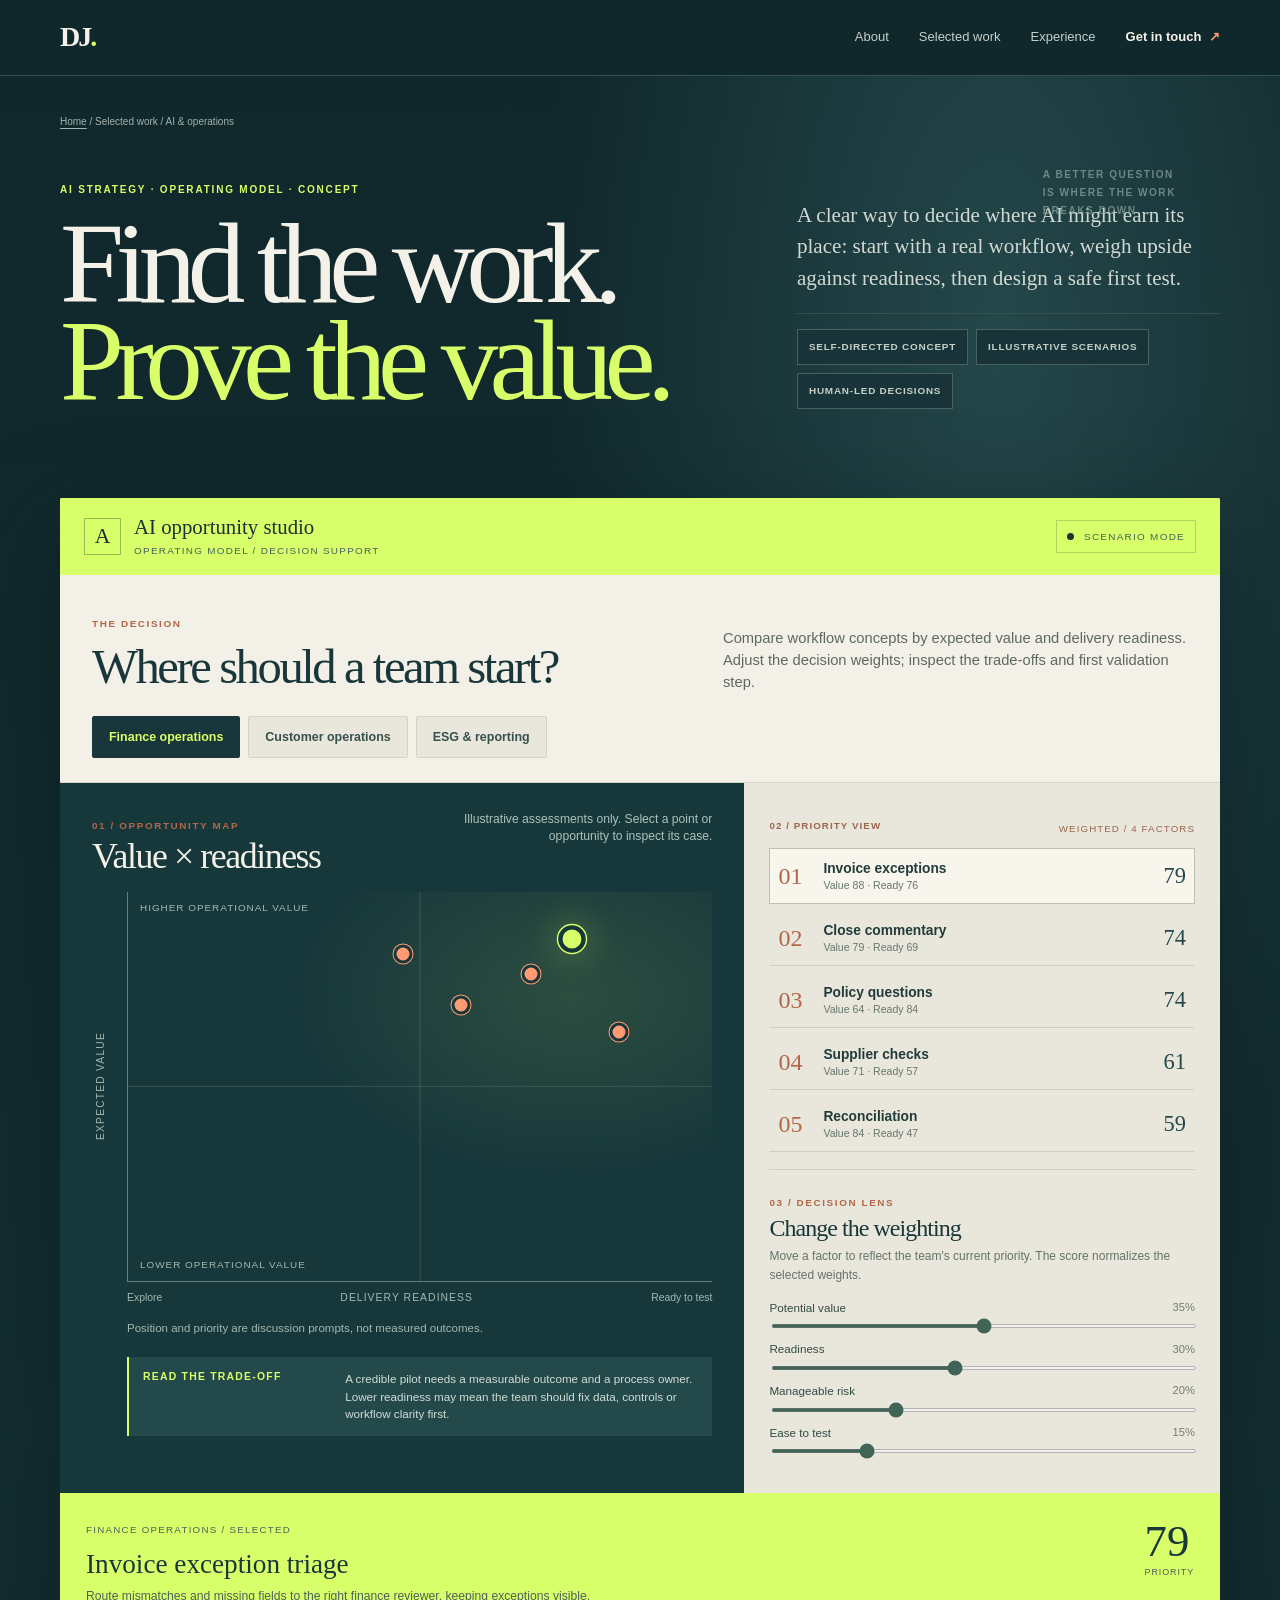
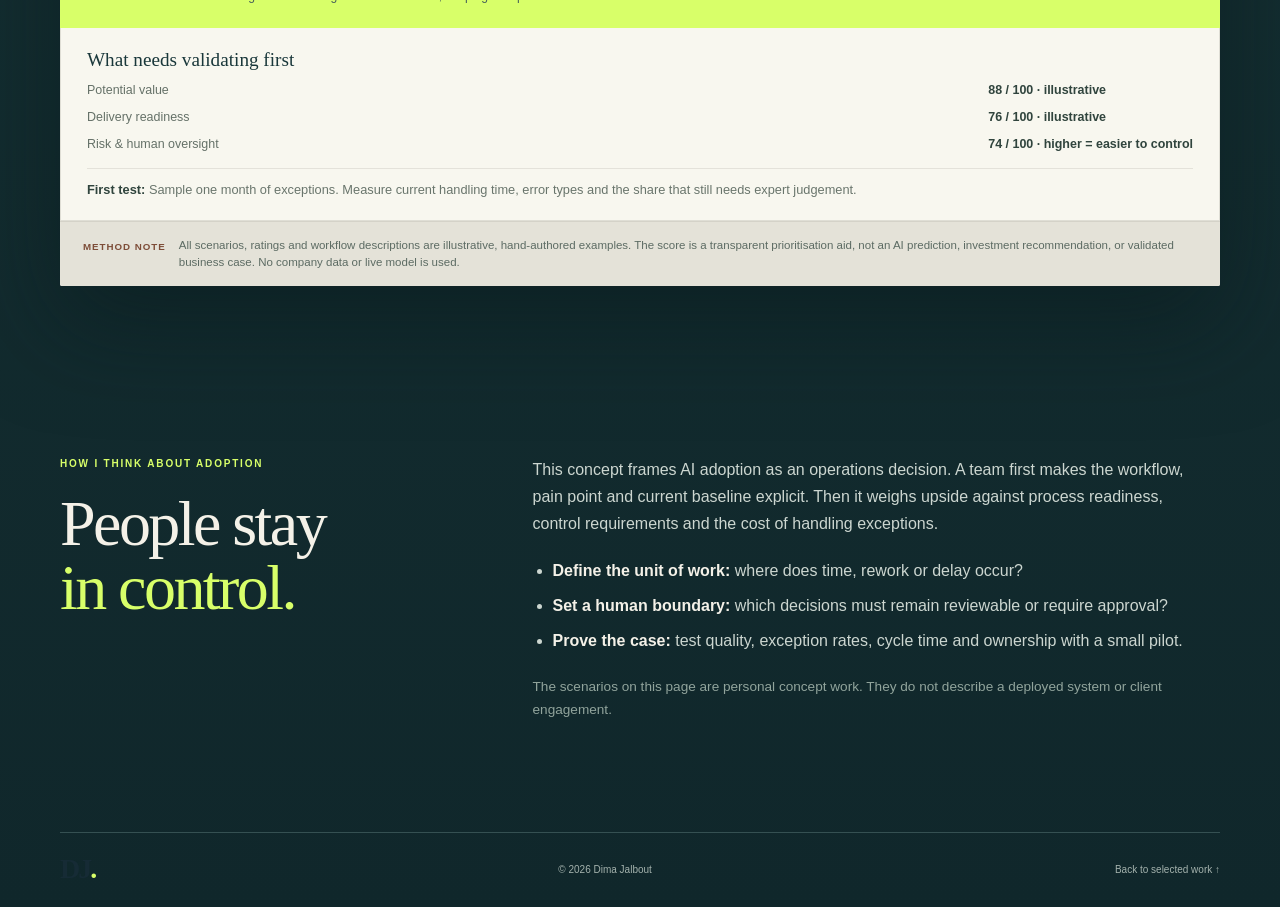
==== commit fa5eba82: "Redesign AI opportunity portfolio page" ====
--- a/pulse-ai.html
+++ b/pulse-ai.html
@@ -8,6 +8,16 @@
   @media(max-width:800px){.op-hero-grid{grid-template-columns:1fr;gap:22px}.op-dek{max-width:620px}.studio-body{grid-template-columns:1fr}.portfolio-panel{padding:23px 20px}.studio-side{padding:20px}.matrix{height:270px}.studio-intro{align-items:start;flex-direction:column}.studio-intro p{text-align:left}.op-case{grid-template-columns:1fr;gap:20px}}
   @media(max-width:480px){.op-hero{padding-top:25px}.op-hero-grid{margin:24px 0 20px}.op-hero h1{font-size:clamp(2.85rem,13vw,4.2rem)}.op-tags span{font-size:.58rem;padding:8px}.studio{margin-top:17px;margin-bottom:48px}.studio-head{padding:14px}.studio-intro{padding:22px 17px 18px}.scenario-row{padding:0 17px 16px}.studio-brand strong{font-size:1.08rem}.studio-brand small{font-size:.52rem}.studio-state{font-size:.52rem;padding:7px}.portfolio-panel{padding:21px 15px}.panel-head{display:block}.panel-head p{text-align:left;margin-top:8px}.matrix{height:245px;margin-left:29px}.axis-y{left:-29px}.axis-x,.matrix-caption{margin-left:29px}.rank-item{padding:9px 4px}.studio-disclaimer{display:block;padding:13px 16px}.studio-disclaimer p{margin-top:7px}}
   @media(prefers-reduced-motion:reduce){.scenario-button,.scatter-point{transition:none}}
+  /* Art direction: a high-contrast strategy field, not a beige SaaS dashboard. */
+  :root{color-scheme:dark;--ink:#f4f1e8;--muted:#a4b2ad;--paper:#10272b;--white:#172f32;--line:#355052;--green:#d8ff69;--green-dark:#d8ff69;--clay:#ff9a72}
+  body{background:#10272b;color:#f4f1e8;background-image:radial-gradient(ellipse at 78% 13%,#24474a 0,transparent 32%),linear-gradient(180deg,#10272b 0%,#142e31 57%,#10272b 100%)}
+  .site-header{border-color:#355052}.site-nav{color:#c6d0ca}.site-nav .nav-contact{color:#f4f1e8}.site-header .wordmark span,.site-footer .wordmark span{color:#d8ff69}.site-footer{border-top-color:#355052;color:#a4b2ad}.site-footer a:hover,.site-nav a:hover{color:#d8ff69}
+  .op-hero{padding-top:38px;padding-bottom:35px;position:relative}.op-hero-grid{grid-template-columns:1.2fr .8fr;gap:8vw;margin:52px 0 38px}.op-hero h1{font-size:clamp(4.2rem,9vw,8.2rem);line-height:.84;letter-spacing:-.075em;color:#f4f1e8}.op-hero h1 span{color:#d8ff69}.op-hero .eyebrow{color:#d8ff69}.op-dek{color:#d1d9d3;font-size:clamp(1.15rem,1.65vw,1.45rem);line-height:1.5;max-width:440px}.op-tags{border-color:#355052}.op-tags span{border-color:#496064;color:#c4d0c8;background:#183438;font-size:.62rem}.op-hero:after{content:"A BETTER QUESTION\A IS WHERE THE WORK\A BREAKS DOWN.";white-space:pre;position:absolute;right:3.8%;top:90px;font:700 .63rem/1.8 Arial,sans-serif;letter-spacing:.15em;color:#8fa7a0;text-align:left;opacity:.7;pointer-events:none}
+  .studio{background:#f2f0e7;color:#193236;border:0;border-radius:2px;margin:16px auto 88px;box-shadow:0 35px 100px #07181a80;position:relative}.studio-head{background:#d8ff69;color:#183235;padding:17px 24px}.studio-monogram{border-color:#18323555;color:#183235}.studio-brand small,.studio-state{color:#42605b}.studio-state{border-color:#18323535}.studio-state i{background:#183235}.studio-intro{padding:34px 32px 22px}.studio-intro h2{font-size:clamp(2rem,3.8vw,3.3rem);letter-spacing:-.05em}.studio-eyebrow{color:#b26748;font-size:.62rem;letter-spacing:.16em}.scenario-row{padding:0 32px 24px}.scenario-button{border-radius:2px;background:#e9e7dc;color:#36504c;border-color:#d4d2c8;padding:12px 16px}.scenario-button[aria-pressed="true"]{background:#19373a;color:#d8ff69;border-color:#19373a}.studio-body{grid-template-columns:minmax(0,1.18fr) minmax(300px,.82fr);border-color:#d5d4ca}.portfolio-panel{background:#17383b;color:#f2f0e7;padding:28px 32px 30px}.panel-head h3,.knob-panel h3{color:#f4f1e8;font:clamp(1.6rem,2.8vw,2.3rem)/1.05 Georgia,serif;letter-spacing:-.04em}.panel-head p{color:#adc1b9}.matrix{height:390px;margin:16px 0 5px 35px;border-color:#64817a;background:linear-gradient(90deg,transparent 49.8%,#d9f1e21e 50%,transparent 50.3%),linear-gradient(0deg,transparent 49.8%,#d9f1e21e 50%,transparent 50.3%),radial-gradient(ellipse at 76% 27%,#d8ff691c 0,transparent 44%)}.matrix:before,.matrix:after{color:#a3b8b0}.axis-y,.axis-x{color:#a3b8b0}.axis-x{margin-top:8px}.matrix-caption{color:#a3b8b0}.matrix-note{background:#24494b;border-left-color:#d8ff69;margin-top:20px}.matrix-note strong{color:#d8ff69;font:700 .65rem/1.4 Arial,sans-serif;letter-spacing:.12em}.matrix-note p{color:#d0ddd6}.scatter-point{width:19px;height:19px;border:3px solid #17383b;background:#ff9a72;box-shadow:0 0 0 1px #ff9a72;transition:transform .35s cubic-bezier(.2,.8,.2,1),box-shadow .35s,background .25s}.scatter-point:hover,.scatter-point.is-selected{transform:translate(-50%,50%) scale(1.45);box-shadow:0 0 0 8px #ff9a7238}.scatter-point.is-top{background:#d8ff69;box-shadow:0 0 0 1px #d8ff69,0 0 25px #d8ff696b}.studio-side{background:#e9e7dc;padding:28px 25px}.rank-head span{color:#9b654f}.rank-item{grid-template-columns:34px 1fr auto;gap:11px;border-radius:0;border-bottom:1px solid #d0cec3;padding:12px 8px;color:#213b3b}.rank-item:hover,.rank-item[aria-pressed="true"]{background:#f7f5ec;border-color:#b9c0b0}.rank-num{font-size:1.5rem;color:#b26748}.rank-title{font-size:.86rem}.rank-sub{color:#66766e}.rank-score{font-size:1.4rem;color:#24494b}.knob-panel{border-color:#d0cec3}.knob-panel h3{color:#19373a;font-size:1.5rem}.knob-panel>p{color:#65736c}.weight label{color:#334b45}.weight output{color:#6e7c74}.weight input{accent-color:#406456}.selected-card{background:#d8ff69;color:#19373a;padding:22px 26px}.selected-card .sc-label,.selected-card p,.selected-score small{color:#49625a}.selected-card h3{font-size:1.7rem}.selected-score{font-size:2.8rem;color:#19373a}.rationale{background:#f8f7ef;padding:21px 26px}.rationale h4{font-size:1.2rem}.rationale dl{font-size:.78rem}.rationale .next-step{font-size:.8rem}.studio-disclaimer{background:#e4e2d8;border-color:#d4d2c8}.studio-disclaimer b{color:#7d4d38}.studio-disclaimer p{color:#5c6b63}
+  .op-case{padding-bottom:95px}.op-case h2{font-size:clamp(2.8rem,5vw,4.8rem);color:#f4f1e8}.op-case h2 span{color:#d8ff69}.op-case .eyebrow{color:#d8ff69}.op-case-copy{color:#ccd6d0}.op-case-copy strong{color:#f4f1e8}.op-case-note{color:#91a49c}
+  @media(max-width:800px){.op-hero-grid{grid-template-columns:1fr;gap:25px;margin-top:38px}.op-hero:after{right:3%;top:30px}.op-dek{max-width:650px}.matrix{height:340px}.studio-body{grid-template-columns:1fr}.studio-side{padding:24px}}
+  @media(max-width:480px){.op-hero{padding-top:22px}.op-hero-grid{margin:38px 0 27px}.op-hero h1{font-size:clamp(3.45rem,16vw,5.2rem)}.op-hero:after{top:28px;right:0;font-size:.48rem}.op-tags span{font-size:.52rem}.studio{margin-bottom:56px}.studio-head{padding:14px}.studio-intro{padding:25px 18px 18px}.studio-intro h2{font-size:2rem}.scenario-row{padding:0 18px 18px}.portfolio-panel{padding:23px 17px}.matrix{height:300px;margin-left:29px}.axis-y{left:-29px}.axis-x,.matrix-caption{margin-left:29px}.matrix-note{grid-template-columns:1fr;gap:7px;margin-left:29px}.rank-item{padding:11px 4px}.selected-card{padding:18px}.rationale{padding:19px}.studio-disclaimer{display:block;padding:14px 17px}.studio-disclaimer p{margin-top:7px}}
+  @media(prefers-reduced-motion:reduce){html{scroll-behavior:auto}.scenario-button,.scatter-point{transition:none}}
   </style>
 </head>
 <body>
@@ -16,7 +26,7 @@
   <main id="main">
     <section class="op-hero page-width pulse-intro">
       <p class="breadcrumb"><a href="index.html">Home</a> / Selected work / AI &amp; operations</p>
-      <div class="op-hero-grid"><div><p class="eyebrow">AI STRATEGY · OPERATING MODEL · PROTOTYPE</p><h1>Work first.<br><span>AI second.</span></h1></div><div><p class="op-dek">A decision studio for comparing where AI could help an operations team, and what should be proven before a pilot starts.</p><div class="op-tags"><span>SELF-DIRECTED CONCEPT</span><span>ILLUSTRATIVE RATINGS</span><span>NO LIVE AI</span></div></div></div>
+      <div class="op-hero-grid"><div><p class="eyebrow">AI STRATEGY · OPERATING MODEL · CONCEPT</p><h1>Find the work.<br><span>Prove the value.</span></h1></div><div><p class="op-dek">A clear way to decide where AI might earn its place: start with a real workflow, weigh upside against readiness, then design a safe first test.</p><div class="op-tags"><span>SELF-DIRECTED CONCEPT</span><span>ILLUSTRATIVE SCENARIOS</span><span>HUMAN-LED DECISIONS</span></div></div></div>
     </section>
     <section class="tool-section page-width" aria-labelledby="studio-title">
       <div class="studio">
